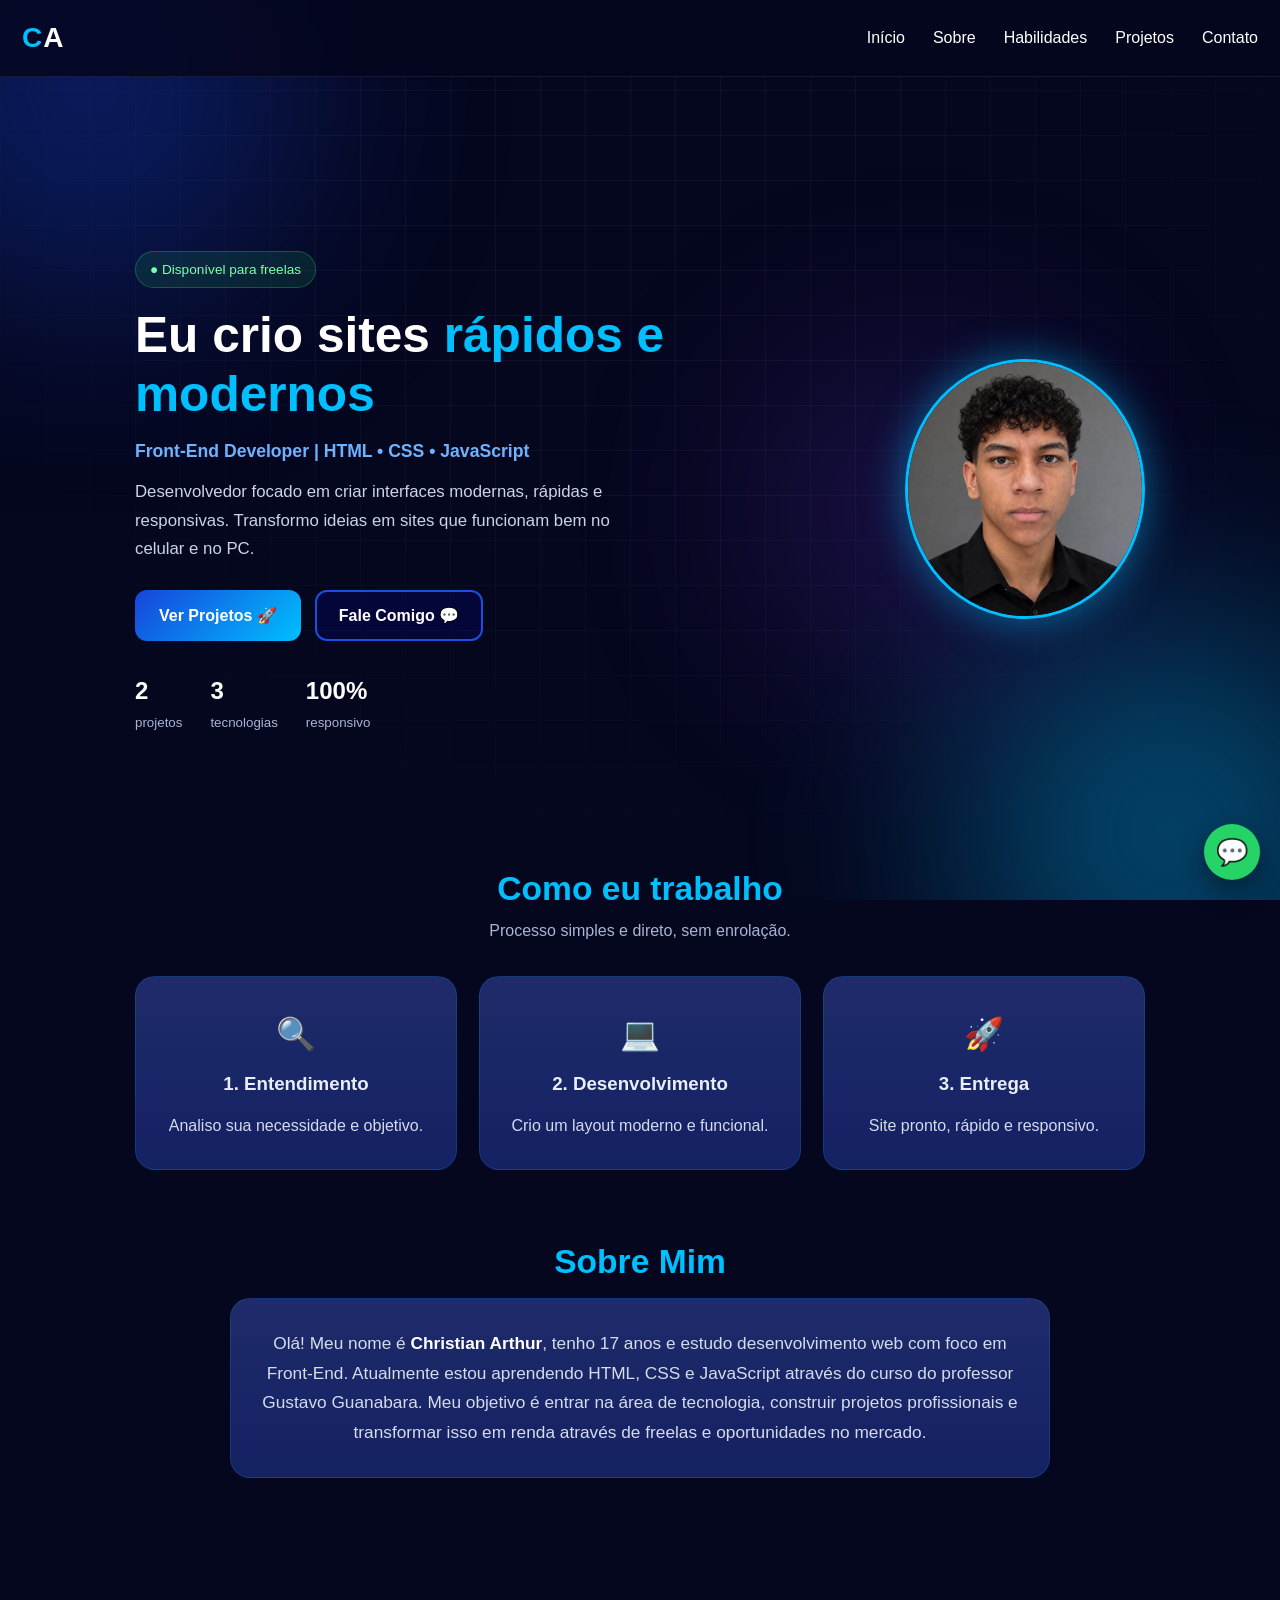
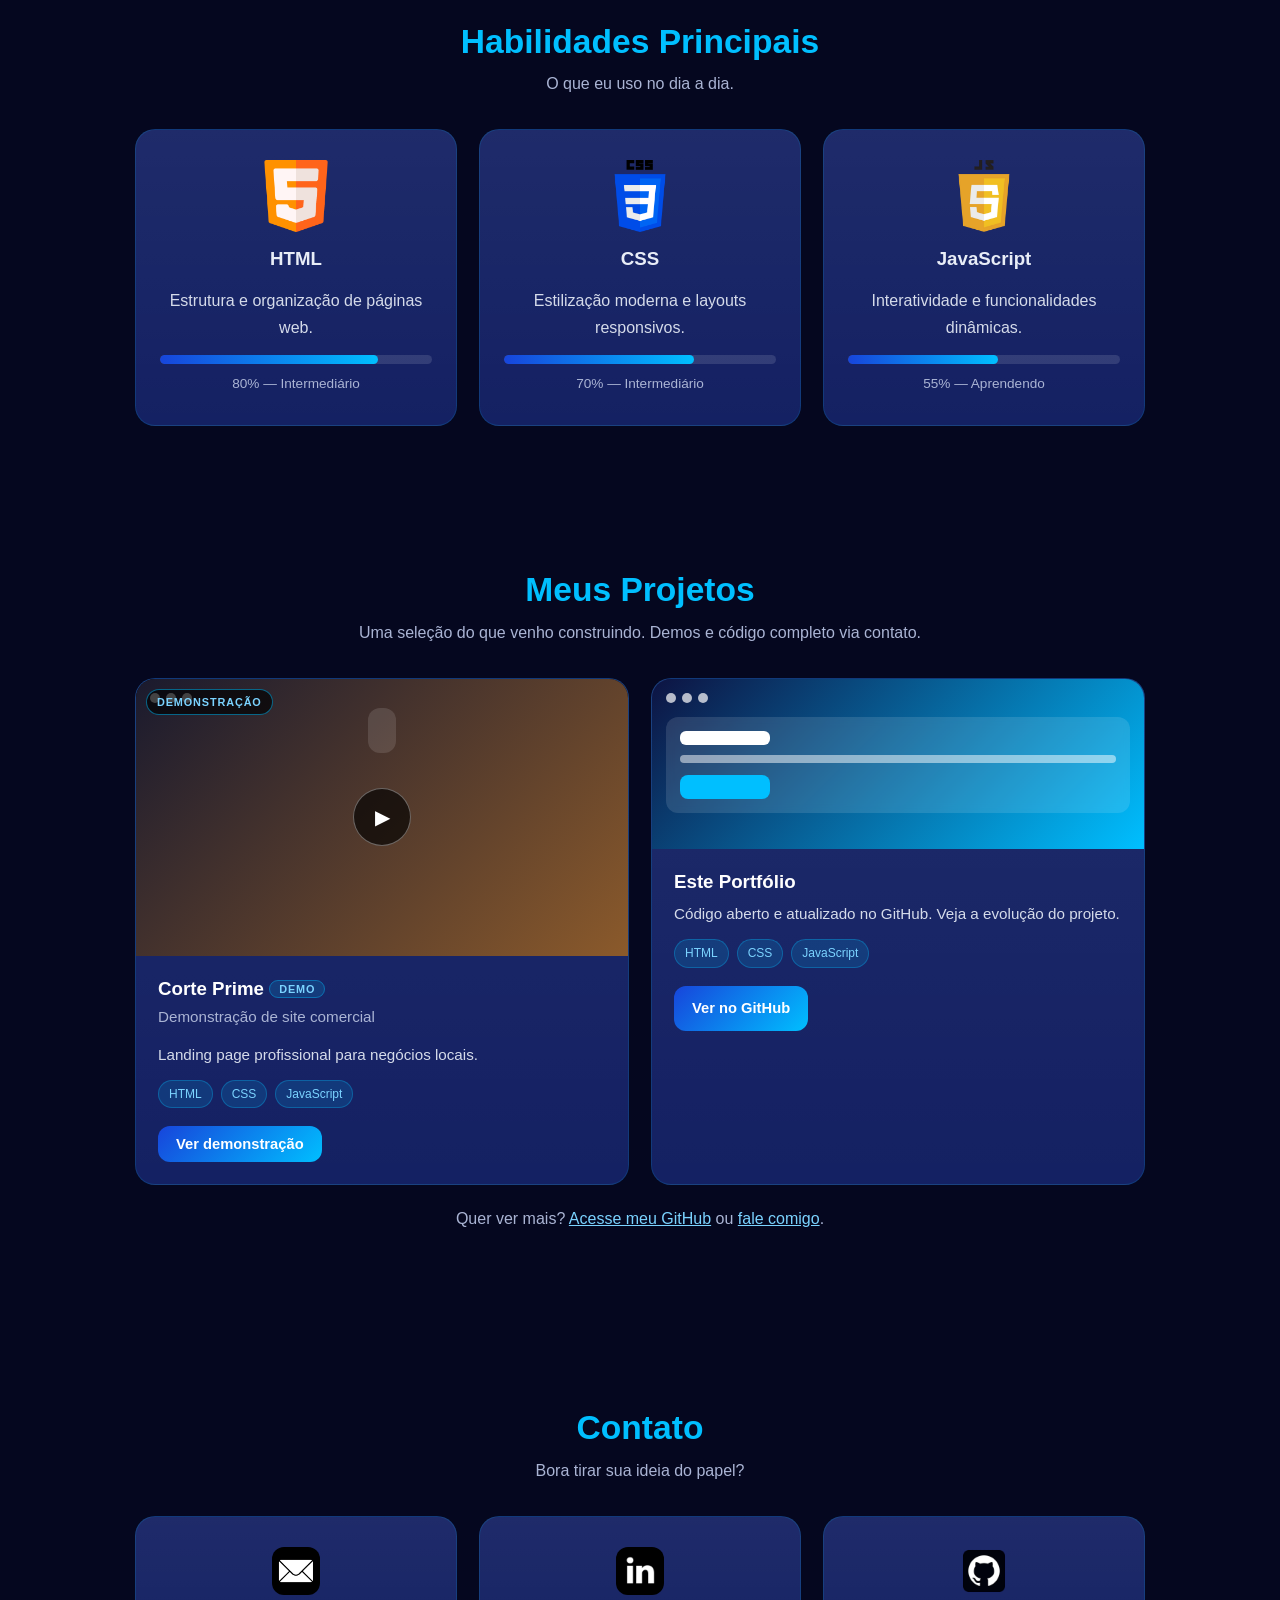
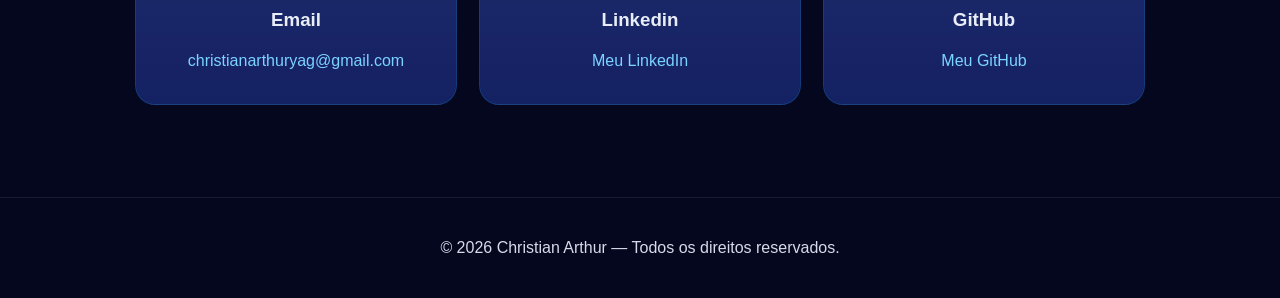
==== index.html @ 0f4d307a "adiciona demo Corte Prime ao portfolio" ====
<!DOCTYPE html>
<html lang="pt-BR" class="no-js">
<head>
  <meta charset="UTF-8">
  <meta name="viewport" content="width=device-width, initial-scale=1.0">
  <meta name="description" content="Portfólio de Christian Arthur — Desenvolvedor Front-End focado em sites rápidos, modernos e responsivos com HTML, CSS e JavaScript.">
  <title>Portfólio | Christian Arthur — Front-End</title>
  <link rel="stylesheet" href="style.css">
</head>
<body>

  <div class="bg-anim" aria-hidden="true">
    <span class="bg-grid"></span>
    <span class="blob blob-1"></span>
    <span class="blob blob-2"></span>
    <span class="blob blob-3"></span>
  </div>

  <header class="topo" id="topo">
    <a href="#inicio" class="logo"><span>C</span>A</a>
    <button class="menu-toggle" id="menu-toggle" aria-label="Abrir menu" aria-expanded="false" aria-controls="menu">☰</button>
    <nav class="menu" id="menu">
      <ul>
        <li><a href="#inicio">Início</a></li>
        <li><a href="#sobre">Sobre</a></li>
        <li><a href="#habilidades">Habilidades</a></li>
        <li><a href="#projetos">Projetos</a></li>
        <li><a href="#contato">Contato</a></li>
      </ul>
    </nav>
  </header>

  <section id="inicio" class="hero">
    <div class="hero-content reveal">
      <span class="badge">● Disponível para freelas</span>
      <h1>Eu crio sites <span>rápidos e modernos</span></h1>
      <h2>Front-End Developer | HTML • CSS • JavaScript</h2>
      <p>
        Desenvolvedor focado em criar interfaces modernas, rápidas e responsivas.
        Transformo ideias em sites que funcionam bem no celular e no PC.
      </p>
      <div class="hero-buttons">
        <a href="#projetos" class="btn">Ver Projetos 🚀</a>
        <a href="https://wa.me/5531991420064" target="_blank" rel="noopener" class="btn-outline">Fale Comigo 💬</a>
      </div>
      <div class="hero-stats">
        <div><strong>2</strong><small>projetos</small></div>
        <div><strong>3</strong><small>tecnologias</small></div>
        <div><strong>100%</strong><small>responsivo</small></div>
      </div>
    </div>

    <div class="hero-image reveal">
      <img src="imagens/perfil.jpg" alt="Foto de perfil de Christian Arthur">
    </div>
  </section>

  <section class="container">
    <h2>Como eu trabalho</h2>
    <p class="section-sub">Processo simples e direto, sem enrolação.</p>
    <div class="grid">
      <div class="card reveal">
        <div class="card-icon">🔍</div>
        <h3>1. Entendimento</h3>
        <p>Analiso sua necessidade e objetivo.</p>
      </div>
      <div class="card reveal">
        <div class="card-icon">💻</div>
        <h3>2. Desenvolvimento</h3>
        <p>Crio um layout moderno e funcional.</p>
      </div>
      <div class="card reveal">
        <div class="card-icon">🚀</div>
        <h3>3. Entrega</h3>
        <p>Site pronto, rápido e responsivo.</p>
      </div>
    </div>
  </section>

  <main class="container">

    <section id="sobre" class="sobre">
      <h2>Sobre Mim</h2>
      <div class="card reveal sobre-card">
        <p>
          Olá! Meu nome é <strong>Christian Arthur</strong>, tenho 17 anos e estudo desenvolvimento
          web com foco em Front-End. Atualmente estou aprendendo HTML, CSS e
          JavaScript através do curso do professor Gustavo Guanabara.
          Meu objetivo é entrar na área de tecnologia, construir projetos
          profissionais e transformar isso em renda através de freelas e
          oportunidades no mercado.
        </p>
      </div>
    </section>

    <section id="habilidades">
      <h2>Habilidades Principais</h2>
      <p class="section-sub">O que eu uso no dia a dia.</p>
      <div class="grid">
        <div class="card reveal">
          <img src="imagens/htmlicon.png" alt="Ícone HTML" class="skill-icon">
          <h3>HTML</h3>
          <p>Estrutura e organização de páginas web.</p>
          <div class="bar"><div class="progress html" data-width="80%"></div></div>
          <small class="level">80% — Intermediário</small>
        </div>

        <div class="card reveal">
          <img src="imagens/css-3_5968242.png" alt="Ícone CSS" class="skill-icon">
          <h3>CSS</h3>
          <p>Estilização moderna e layouts responsivos.</p>
          <div class="bar"><div class="progress css" data-width="70%"></div></div>
          <small class="level">70% — Intermediário</small>
        </div>

        <div class="card reveal">
          <img src="imagens/javascript-2038874-1720087.webp" alt="Ícone JavaScript" class="skill-icon">
          <h3>JavaScript</h3>
          <p>Interatividade e funcionalidades dinâmicas.</p>
          <div class="bar"><div class="progress js" data-width="55%"></div></div>
          <small class="level">55% — Aprendendo</small>
        </div>
      </div>
    </section>

    <section id="projetos">
      <h2>Meus Projetos</h2>
      <p class="section-sub">Uma seleção do que venho construindo. Demos e código completo via contato.</p>
      <div class="grid projetos-grid">
        <!-- Projeto demonstrativo: Corte Prime (preview de vídeo + modal).
             Vídeo esperado em: assets/videos/corte-prime-demo.mp4 -->
        <article class="card projeto reveal" data-demo="corte-prime">
          <button type="button" class="projeto-preview" data-open-modal aria-label="Abrir demonstração em vídeo do projeto Corte Prime">
            <span class="projeto-preview__fallback capa-demo" aria-hidden="true">
              <span class="capa-browser">
                <span class="capa-ponto"></span>
                <span class="capa-ponto"></span>
                <span class="capa-ponto"></span>
              </span>
              <span class="capa-mock">
                <span class="mock-logo"></span>
                <span class="mock-linha"></span>
                <span class="mock-botao"></span>
              </span>
            </span>
            <video class="projeto-preview__video" data-preview muted loop playsinline preload="none" tabindex="-1" aria-hidden="true">
              <source src="assets/videos/corte-prime-demo.mp4" type="video/mp4" />
            </video>
            <span class="preview-play" aria-hidden="true">▶</span>
            <span class="preview-badge">Demonstração</span>
          </button>
          <div class="projeto-body">
            <h3>Corte Prime <span class="demo-tag">Demo</span></h3>
            <p class="projeto-sub">Demonstração de site comercial</p>
            <p>Landing page profissional para negócios locais.</p>
            <div class="projeto-tags">
              <span>HTML</span><span>CSS</span><span>JavaScript</span>
            </div>
            <button type="button" class="btn btn-small" data-open-modal>Ver demonstração</button>
          </div>
        </article>

        <article class="card projeto reveal">
          <div class="projeto-capa capa-portfolio" aria-hidden="true">
            <div class="capa-browser">
              <span class="capa-ponto"></span>
              <span class="capa-ponto"></span>
              <span class="capa-ponto"></span>
            </div>
            <div class="capa-mock">
              <div class="mock-logo"></div>
              <div class="mock-linha"></div>
              <div class="mock-botao"></div>
            </div>
          </div>
          <div class="projeto-body">
            <h3>Este Portfólio</h3>
            <p>Código aberto e atualizado no GitHub. Veja a evolução do projeto.</p>
            <div class="projeto-tags">
              <span>HTML</span><span>CSS</span><span>JavaScript</span>
            </div>
            <a class="btn btn-small" href="https://github.com/christianarthuryag-boop/Portif-lio" target="_blank" rel="noopener">Ver no GitHub</a>
          </div>
        </article>
      </div>
      <p class="section-sub" style="margin-top:20px">Quer ver mais? <a href="https://github.com/christianarthuryag-boop" target="_blank" rel="noopener" style="color:#7bd3ff">Acesse meu GitHub</a> ou <a href="#contato" style="color:#7bd3ff">fale comigo</a>.</p>
    </section>

    <section id="contato" class="contato">
      <h2>Contato</h2>
      <p class="section-sub">Bora tirar sua ideia do papel?</p>
      <div class="grid">
        <div class="card reveal">
          <img src="imagens/Mail.jpg" alt="Ícone de email" class="contact-icon">
          <h3>Email</h3>
          <p>
            <a href="mailto:christianarthuryag@gmail.com">
              christianarthuryag@gmail.com
            </a>
          </p>
        </div>

        <div class="card reveal">
          <img src="imagens/LinkedIn.jpg" alt="Ícone do LinkedIn" class="contact-icon">
          <h3>Linkedin</h3>
          <p>
            <a href="https://www.linkedin.com/in/christian-arthur-6a30262a4/" target="_blank" rel="noopener">
              Meu LinkedIn
            </a>
          </p>
        </div>

        <div class="card reveal">
          <img src="imagens/8630395.webp" alt="Ícone do GitHub" class="contact-icon">
          <h3>GitHub</h3>
          <p>
            <a href="https://github.com/christianarthuryag-boop" target="_blank" rel="noopener">
              Meu GitHub
            </a>
          </p>
        </div>
      </div>
    </section>

  </main>

  <footer>
    <p>© <span id="ano">2026</span> Christian Arthur — Todos os direitos reservados.</p>
  </footer>

  <a href="https://wa.me/5531991420064" target="_blank" rel="noopener" class="whatsapp" aria-label="Falar no WhatsApp">💬</a>

  <!-- Modal da demonstração Corte Prime (vídeo esperado em: assets/videos/corte-prime-demo.mp4) -->
  <div class="modal" id="demo-modal" role="dialog" aria-modal="true" aria-labelledby="demo-modal-title" aria-hidden="true" hidden>
    <div class="modal__box">
      <button type="button" class="modal__close" data-close-modal aria-label="Fechar demonstração">✕</button>
      <video class="modal__video" controls playsinline preload="none" data-modal-video>
        <source src="assets/videos/corte-prime-demo.mp4" type="video/mp4" />
        Seu navegador não suporta a reprodução de vídeos.
      </video>
      <div class="modal__info">
        <p class="modal__badge">Demonstração</p>
        <h3 id="demo-modal-title">Corte Prime</h3>
        <p class="modal__cat">Site comercial / Landing Page</p>
        <div class="projeto-tags" aria-label="Tecnologias utilizadas">
          <span>HTML</span><span>CSS</span><span>JavaScript</span>
        </div>
        <p class="modal__desc">Landing page demonstrativa criada para apresentar uma solução de site profissional para negócios locais. O projeto inclui hero com chamada direta para o WhatsApp, catálogo de serviços com preços, seção sobre com diferenciais, galeria de trabalhos com visualização ampliada, depoimentos de clientes, localização com mapa e horários de funcionamento, além de contato via WhatsApp e Instagram. Layout 100% responsivo, com menu mobile, animações suaves de rolagem e número de WhatsApp centralizado em um único arquivo de configuração para facilitar a personalização por cliente.</p>
        <ul class="modal__features">
          <li>Agendamento via WhatsApp com mensagem pronta por serviço</li>
          <li>Catálogo de serviços com preços e destaque para o mais pedido</li>
          <li>Galeria com lightbox e selo de "aberto agora" conforme o horário</li>
          <li>Mapa, horários de funcionamento e contato em layout mobile-first</li>
        </ul>
        <!-- CONFIGURAR: a URL real da demonstração é definida em DEMO_URL (inte.js).
             Enquanto não configurada, o botão fica desabilitado. -->
        <a class="btn" href="#" data-demo-link>Visitar demonstração</a>
      </div>
    </div>
  </div>

  <script src="inte.js"></script>
</body>
</html>
---- style.css ----
/* ===== RESET + BASE ===== */
* { margin: 0; padding: 0; box-sizing: border-box; }

:root {
  --bg: #05071f;
  --bg2: #0d1342;
  --card: #111e61;
  --card-border: rgba(0, 191, 255, 0.15);
  --azul: #00bfff;
  --azul-esc: #1745db;
  --texto: #e8edf7;
  --texto-apag: #aab4d4;
  --radius: 20px;
}

html { scroll-behavior: smooth; }

body {
  background: var(--bg);
  color: var(--texto);
  font-family: 'Segoe UI', Tahoma, Geneva, Verdana, sans-serif;
  line-height: 1.7;
  overflow-x: hidden;
}

img { max-width: 100%; }
a { color: inherit; }
section { padding: 72px 0; }
h1, h2, h3 { line-height: 1.2; margin-bottom: 16px; }
h2 { font-size: 2.1rem; color: var(--azul); text-align: center; }
p { color: #d5dbea; }

.section-sub {
  text-align: center;
  color: var(--texto-apag);
  margin: -8px 0 32px;
}

/* ===== FUNDO ANIMADO ===== */
.bg-anim { position: fixed; inset: 0; z-index: -1; overflow: hidden; }
.bg-grid {
  position: absolute; inset: 0;
  background-image: linear-gradient(rgba(255,255,255,0.04) 1px, transparent 1px),
    linear-gradient(90deg, rgba(255,255,255,0.04) 1px, transparent 1px);
  background-size: 45px 45px;
  mask-image: radial-gradient(circle at 50% 20%, black 30%, transparent 75%);
}
.blob { position: absolute; width: 420px; height: 420px; border-radius: 50%; filter: blur(110px); opacity: 0.35; animation: blobFloat 12s ease-in-out infinite alternate; }
.blob-1 { background: #1745db; top: -120px; left: -120px; }
.blob-2 { background: #00bfff; bottom: -140px; right: -100px; animation-delay: -4s; }
.blob-3 { background: #7c3aed; top: 40%; left: 60%; width: 300px; height: 300px; opacity: 0.22; animation-delay: -8s; }
@keyframes blobFloat {
  from { transform: translate(0,0) scale(1); }
  to { transform: translate(60px, 40px) scale(1.15); }
}

/* ===== CONTAINER ===== */
.container { max-width: 1050px; margin: 0 auto; padding: 0 20px; }

/* ===== HEADER ===== */
.topo {
  position: sticky; top: 0; z-index: 1000;
  display: flex; justify-content: space-between; align-items: center;
  padding: 14px 22px;
  background: rgba(5,7,31,0.85);
  backdrop-filter: blur(12px);
  border-bottom: 1px solid rgba(255,255,255,0.08);
  transition: box-shadow 0.3s;
}
.topo.scrolled { box-shadow: 0 8px 30px rgba(0,0,0,0.45); }
.logo { font-size: 28px; font-weight: 800; color: #fff; text-decoration: none; letter-spacing: 1px; }
.logo span { color: var(--azul); }

.menu ul { display: flex; gap: 28px; list-style: none; }
.menu a { text-decoration: none; color: #fff; font-weight: 500; position: relative; transition: 0.3s; }
.menu a:hover { color: var(--azul); }
.menu a::after {
  content: ""; position: absolute; width: 0%; height: 2px;
  background: var(--azul); left: 0; bottom: -5px; transition: 0.3s;
}
.menu a:hover::after { width: 100%; }

.menu-toggle {
  display: none; background: none; border: 1px solid rgba(255,255,255,0.2);
  color: #fff; font-size: 22px; cursor: pointer; border-radius: 10px;
  width: 44px; height: 44px; z-index: 1001;
}

/* ===== HERO ===== */
.hero {
  min-height: 88vh;
  display: flex; align-items: center; justify-content: space-between;
  gap: 48px; max-width: 1050px; margin: 0 auto; padding: 80px 20px 40px;
}
.badge {
  display: inline-block; font-size: 0.85rem; color: #7dffb0;
  background: rgba(37, 211, 102, 0.12); border: 1px solid rgba(37,211,102,0.3);
  padding: 6px 14px; border-radius: 999px; margin-bottom: 18px;
}
.hero h1 { font-size: clamp(2rem, 5vw, 3.1rem); color: #fff; }
.hero h1 span { color: var(--azul); }
.hero h2 { font-size: 1.1rem; color: #6fb3ff; text-align: left; margin: 12px 0; font-weight: 600; }
.hero p { max-width: 520px; margin: 16px 0 26px; color: #c9d3ea; font-size: 1.05rem; }

.hero-buttons { display: flex; gap: 14px; flex-wrap: wrap; }
.btn {
  background: linear-gradient(135deg, #1745db, #00bfff);
  color: white; padding: 12px 24px; border-radius: 12px;
  text-decoration: none; font-weight: 600; display: inline-block;
  transition: transform 0.2s, box-shadow 0.2s; border: none;
}
.btn-small { padding: 10px 18px; font-size: 0.92rem; margin-top: 12px; }
.btn-outline {
  border: 2px solid #1b4fdd; background: rgba(0, 0, 255, 0.12);
  color: white; padding: 10px 22px; border-radius: 12px;
  text-decoration: none; font-weight: 600; transition: 0.2s;
}
.btn:hover, .btn-outline:hover { transform: translateY(-3px) scale(1.02); box-shadow: 0 10px 25px rgba(0,191,255,0.35); }

.hero-stats { display: flex; gap: 28px; margin-top: 30px; }
.hero-stats div { display: flex; flex-direction: column; }
.hero-stats strong { font-size: 1.5rem; color: #fff; }
.hero-stats small { color: var(--texto-apag); }

.hero-image img {
  width: 260px; height: 260px; object-fit: cover;
  border-radius: 50%; border: 3px solid var(--azul);
  box-shadow: 0 0 40px rgba(0,191,255,0.5);
  animation: float 4s ease-in-out infinite;
}
@keyframes float {
  0%,100% { transform: translateY(0); }
  50% { transform: translateY(-14px); }
}

/* ===== CARDS ===== */
.grid { display: grid; grid-template-columns: repeat(auto-fit, minmax(260px, 1fr)); gap: 22px; }
.card {
  background: linear-gradient(180deg, rgba(255,255,255,0.06), rgba(255,255,255,0.01)), var(--card);
  border: 1px solid var(--card-border);
  border-radius: var(--radius);
  padding: 30px 24px; text-align: center;
  transition: transform 0.3s, box-shadow 0.3s, border-color 0.3s;
}
.card:hover { transform: translateY(-6px); box-shadow: 0 18px 40px rgba(0,0,0,0.4); border-color: rgba(0,191,255,0.4); }
.card-icon { font-size: 2rem; margin-bottom: 12px; }

.sobre-card { max-width: 820px; margin: 0 auto; }
.sobre-card p { text-align: center; font-size: 1.08rem; }
.sobre-card strong { color: #fff; }

.skill-icon { width: 72px !important; height: 72px !important; object-fit: contain; display: block; margin: 0 auto 16px !important; }
.bar { width: 100%; height: 9px; background: rgba(255,255,255,0.12); border-radius: 10px; margin-top: 14px; overflow: hidden; }
.progress { height: 100%; width: 0; border-radius: 10px; background: linear-gradient(90deg, #1745db, #00bfff); transition: width 1.2s ease; }
.level { display: block; margin-top: 8px; color: var(--texto-apag); font-size: 0.85rem; }

/* ===== PROJETOS MOCK ===== */
.projeto { padding: 0; overflow: hidden; text-align: left; }
.projeto-capa { height: 170px; padding: 14px; position: relative; }
.capa-barbearia { background: linear-gradient(135deg, #1a1a2e, #8b5a2b); }
.capa-netflix { background: linear-gradient(135deg, #0a0a0a, #b00610); }
.capa-barber { background: linear-gradient(135deg, #0f2440, #1b4fdd); }
.capa-portfolio { background: linear-gradient(135deg, #0d1342, #00bfff); }
.capa-browser { display: flex; gap: 6px; margin-bottom: 14px; }
.capa-ponto { width: 10px; height: 10px; border-radius: 50%; background: rgba(255,255,255,0.7); display: block; }
.capa-mock { background: rgba(255,255,255,0.12); border-radius: 12px; padding: 14px; backdrop-filter: blur(4px); }
.mock-logo { width: 90px; height: 14px; border-radius: 6px; background: #fff; margin-bottom: 10px; }
.mock-logo.netflix { width: 60px; background: #e50914; }
.mock-linha { height: 8px; border-radius: 4px; background: rgba(255,255,255,0.5); margin-bottom: 12px; }
.mock-botao { width: 90px; height: 24px; border-radius: 8px; background: #00bfff; }
.mock-posters { display: flex; gap: 8px; }
.mock-poster { flex: 1; height: 52px; border-radius: 6px; background: rgba(255,255,255,0.35); }
.mock-banner { height: 34px; border-radius: 8px; background: rgba(255,255,255,0.5); margin-bottom: 10px; }
.mock-cards2 { display: flex; gap: 8px; }
.mock-card { flex: 1; height: 44px; border-radius: 8px; background: rgba(255,255,255,0.3); }

.projeto-body { padding: 22px; }
.projeto-body h3 { margin-bottom: 8px; color: #fff; }
.projeto-body p { font-size: 0.95rem; margin-bottom: 12px; }
.projeto-sub { color: var(--texto-apag); font-size: 0.85rem; margin: -4px 0 8px; }
.demo-tag {
  font-size: 0.68rem; font-weight: 700; letter-spacing: 0.08em; text-transform: uppercase;
  background: rgba(0,191,255,0.15); border: 1px solid rgba(0,191,255,0.4); color: #7bd3ff;
  padding: 2px 9px; border-radius: 999px; vertical-align: middle; white-space: nowrap;
}
.projeto-tags { display: flex; gap: 8px; flex-wrap: wrap; margin-bottom: 6px; }
.projeto-tags span { font-size: 0.75rem; background: rgba(0,191,255,0.15); border: 1px solid rgba(0,191,255,0.3); color: #7bd3ff; padding: 3px 10px; border-radius: 999px; }

/* ===== PROJETO DEMO — PREVIEW DE VÍDEO (Corte Prime) ===== */
.capa-demo { background: linear-gradient(135deg, #1a1a2e, #8b5a2b); }
.projeto-preview {
  position: relative; display: block; width: 100%; aspect-ratio: 16 / 9;
  border: 0; padding: 0; cursor: pointer; overflow: hidden; background: #0a0a0a;
  font: inherit; color: inherit;
}
.projeto-preview__fallback { position: absolute; inset: 0; padding: 14px; }
.projeto-preview__video {
  position: absolute; inset: 0; width: 100%; height: 100%; object-fit: cover;
  opacity: 0; transition: opacity 0.3s ease; pointer-events: none;
}
.projeto-preview.is-playing .projeto-preview__video { opacity: 1; }
.preview-play {
  position: absolute; top: 50%; left: 50%; transform: translate(-50%, -50%);
  width: 58px; height: 58px; border-radius: 50%;
  display: flex; align-items: center; justify-content: center;
  background: rgba(0,0,0,0.65); border: 1px solid rgba(255,255,255,0.35);
  color: #fff; font-size: 20px; transition: opacity 0.25s ease, transform 0.25s ease;
}
.projeto-preview:hover .preview-play { transform: translate(-50%, -50%) scale(1.08); }
.projeto-preview.is-playing .preview-play { opacity: 0; }
.preview-badge {
  position: absolute; top: 10px; left: 10px;
  font-size: 0.68rem; font-weight: 700; letter-spacing: 0.08em; text-transform: uppercase;
  background: rgba(0,0,0,0.65); border: 1px solid rgba(0,191,255,0.5); color: #7bd3ff;
  padding: 3px 10px; border-radius: 999px;
}
.projeto-preview:focus-visible, .modal__close:focus-visible, [data-demo-link]:focus-visible {
  outline: 2px solid var(--azul); outline-offset: 3px;
}

/* ===== MODAL DA DEMONSTRAÇÃO ===== */
.modal {
  position: fixed; inset: 0; z-index: 2000;
  display: flex; align-items: center; justify-content: center; padding: 20px;
  background: rgba(2, 4, 15, 0.85); backdrop-filter: blur(6px);
}
.modal[hidden] { display: none; }
.modal__box {
  position: relative; width: 100%; max-width: 880px; max-height: 90vh; overflow-y: auto;
  background: linear-gradient(180deg, rgba(255,255,255,0.06), rgba(255,255,255,0.01)), var(--card);
  border: 1px solid var(--card-border); border-radius: var(--radius);
  box-shadow: 0 24px 70px rgba(0,0,0,0.6);
}
.modal__close {
  position: absolute; top: 12px; right: 12px; z-index: 2;
  width: 42px; height: 42px; border-radius: 50%; cursor: pointer;
  background: rgba(0,0,0,0.65); border: 1px solid rgba(255,255,255,0.3);
  color: #fff; font-size: 17px; transition: transform 0.2s;
}
.modal__close:hover { transform: scale(1.08); }
.modal__video { width: 100%; aspect-ratio: 16 / 9; display: block; background: #000; }
.modal__info { padding: 26px 26px 30px; text-align: left; }
.modal__badge {
  display: inline-block; font-size: 0.7rem; font-weight: 700; letter-spacing: 0.1em; text-transform: uppercase;
  background: rgba(0,191,255,0.15); border: 1px solid rgba(0,191,255,0.4); color: #7bd3ff;
  padding: 3px 12px; border-radius: 999px; margin-bottom: 10px;
}
.modal__info h3 { color: #fff; margin-bottom: 4px; }
.modal__cat { color: var(--texto-apag); font-size: 0.9rem; margin-bottom: 12px; }
.modal__info .projeto-tags { margin-bottom: 14px; }
.modal__desc { font-size: 0.96rem; margin-bottom: 16px; }
.modal__features { list-style: none; padding: 0; margin: 0 0 22px; display: grid; gap: 8px; }
.modal__features li { font-size: 0.9rem; color: #c9d3ea; padding-left: 26px; position: relative; }
.modal__features li::before { content: "✓"; position: absolute; left: 0; color: var(--azul); font-weight: 700; }
[data-demo-link].is-disabled { opacity: 0.55; cursor: not-allowed; }
body.modal-open { overflow: hidden; }

@media (max-width: 600px) {
  .modal { padding: 12px; }
  .modal__info { padding: 20px 18px 24px; }
}

/* ===== CONTATO ===== */
.contato a { color: #7bd3ff; text-decoration: none; word-break: break-all; }
.contato a:hover { text-decoration: underline; }
.contact-icon { width: 48px !important; height: 48px !important; object-fit: cover; border-radius: 12px; display: block; margin: 0 auto 14px !important; }

/* ===== REVEAL (animação scroll) ===== */
.reveal { opacity: 0; transform: translateY(24px); transition: opacity 0.7s ease, transform 0.7s ease; }
.reveal.show { opacity: 1; transform: translateY(0); }
.no-js .reveal { opacity: 1; transform: none; }

/* ===== FOOTER + WHATS ===== */
footer { text-align: center; padding: 36px 20px; color: var(--texto-apag); border-top: 1px solid rgba(255,255,255,0.08); margin-top: 20px; }
.whatsapp {
  position: fixed; bottom: 20px; right: 20px; z-index: 900;
  background: #25d366; width: 56px; height: 56px;
  display: flex; align-items: center; justify-content: center;
  font-size: 26px; border-radius: 50%; text-decoration: none;
  box-shadow: 0 10px 25px rgba(0,0,0,0.4); transition: transform 0.2s;
}
.whatsapp:hover { transform: scale(1.1); }

/* ===== MOBILE ===== */
@media (max-width: 860px) {
  .hero { flex-direction: column; text-align: center; padding-top: 50px; min-height: auto; }
  .hero h2 { text-align: center; }
  .hero p { margin-left: auto; margin-right: auto; }
  .hero-buttons, .hero-stats { justify-content: center; }
  .hero-image { order: -1; }
  .hero-image img { width: 180px; height: 180px; }
}

@media (max-width: 768px) {
  .menu-toggle { display: flex; align-items: center; justify-content: center; }
  .menu {
    position: fixed; top: 0; left: -100%; width: 100%; height: 100vh;
    background: rgba(3,5,20,0.97); backdrop-filter: blur(10px);
    display: flex; justify-content: center; align-items: center;
    transition: left 0.35s ease; z-index: 1000;
  }
  .menu.active { left: 0; }
  .menu ul { flex-direction: column; gap: 28px; text-align: center; }
  .menu a { font-size: 1.5rem; }
  body.menu-open { overflow: hidden; }
}
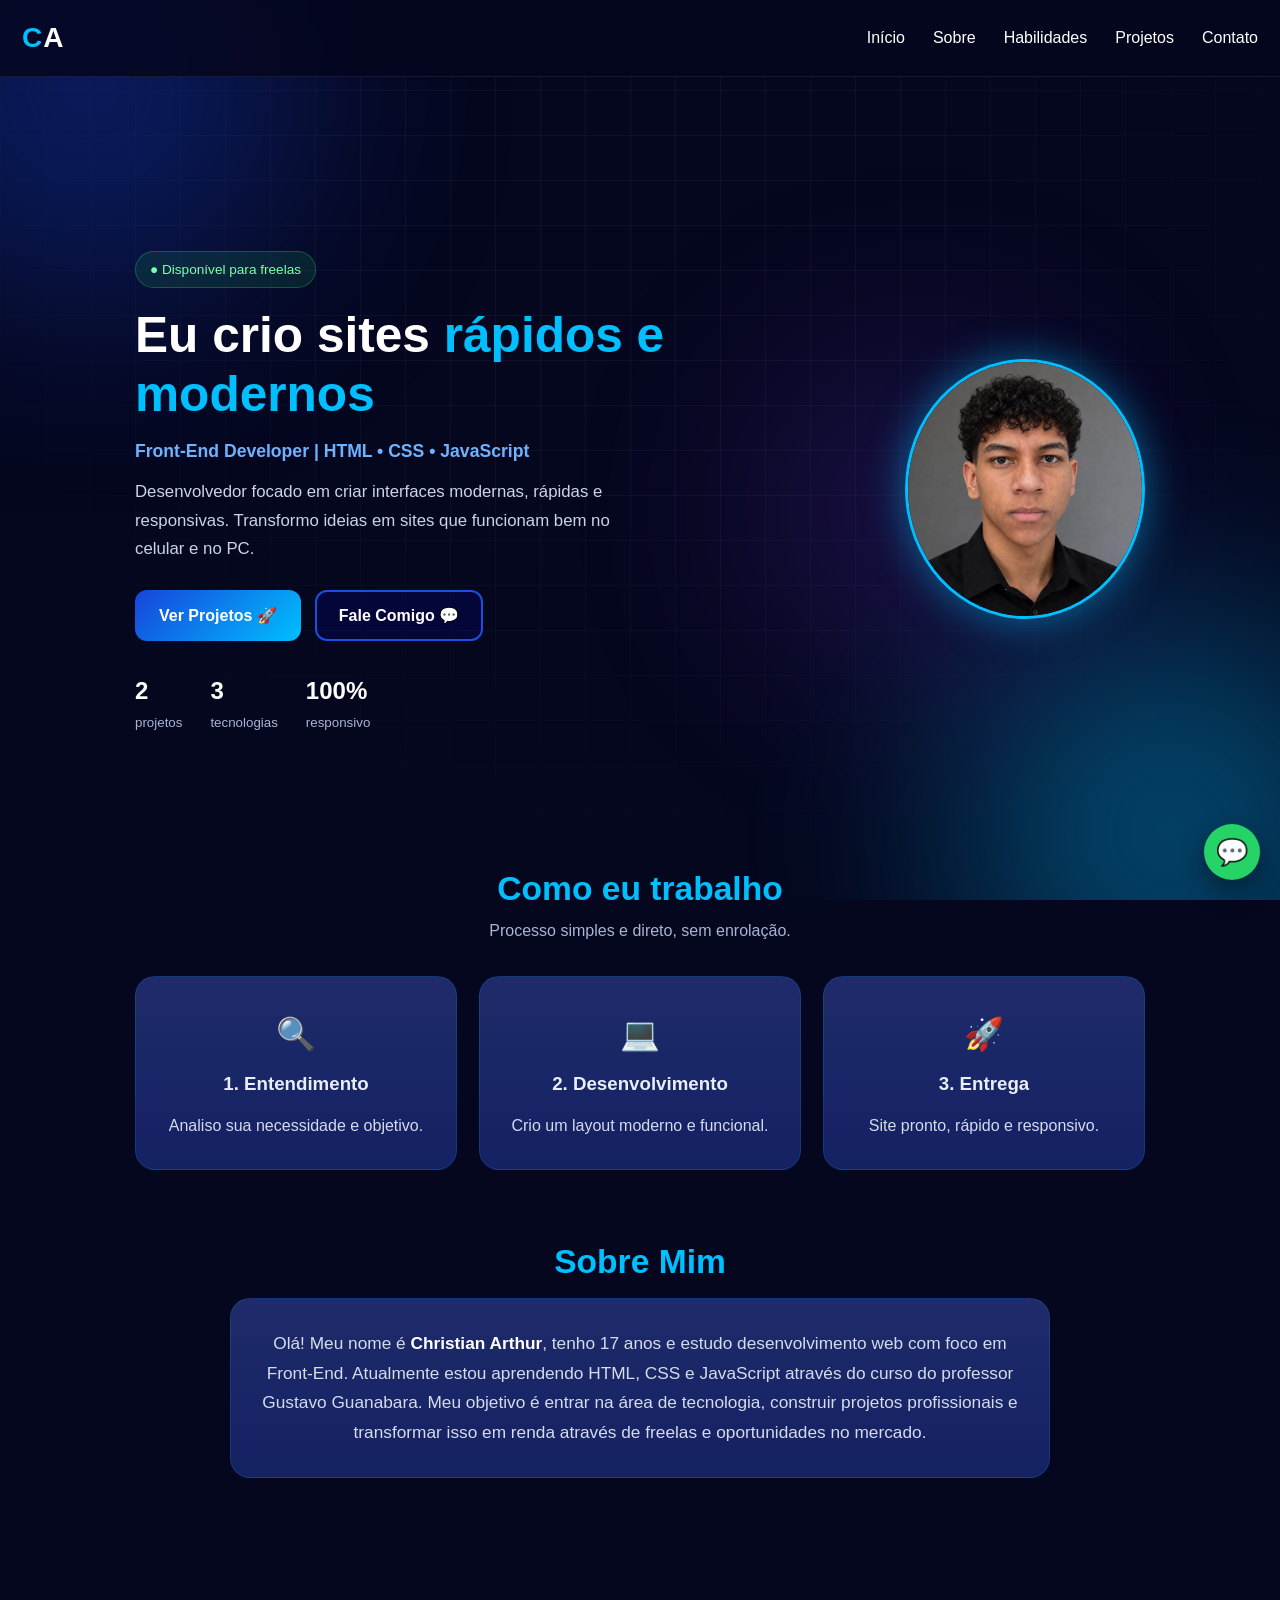
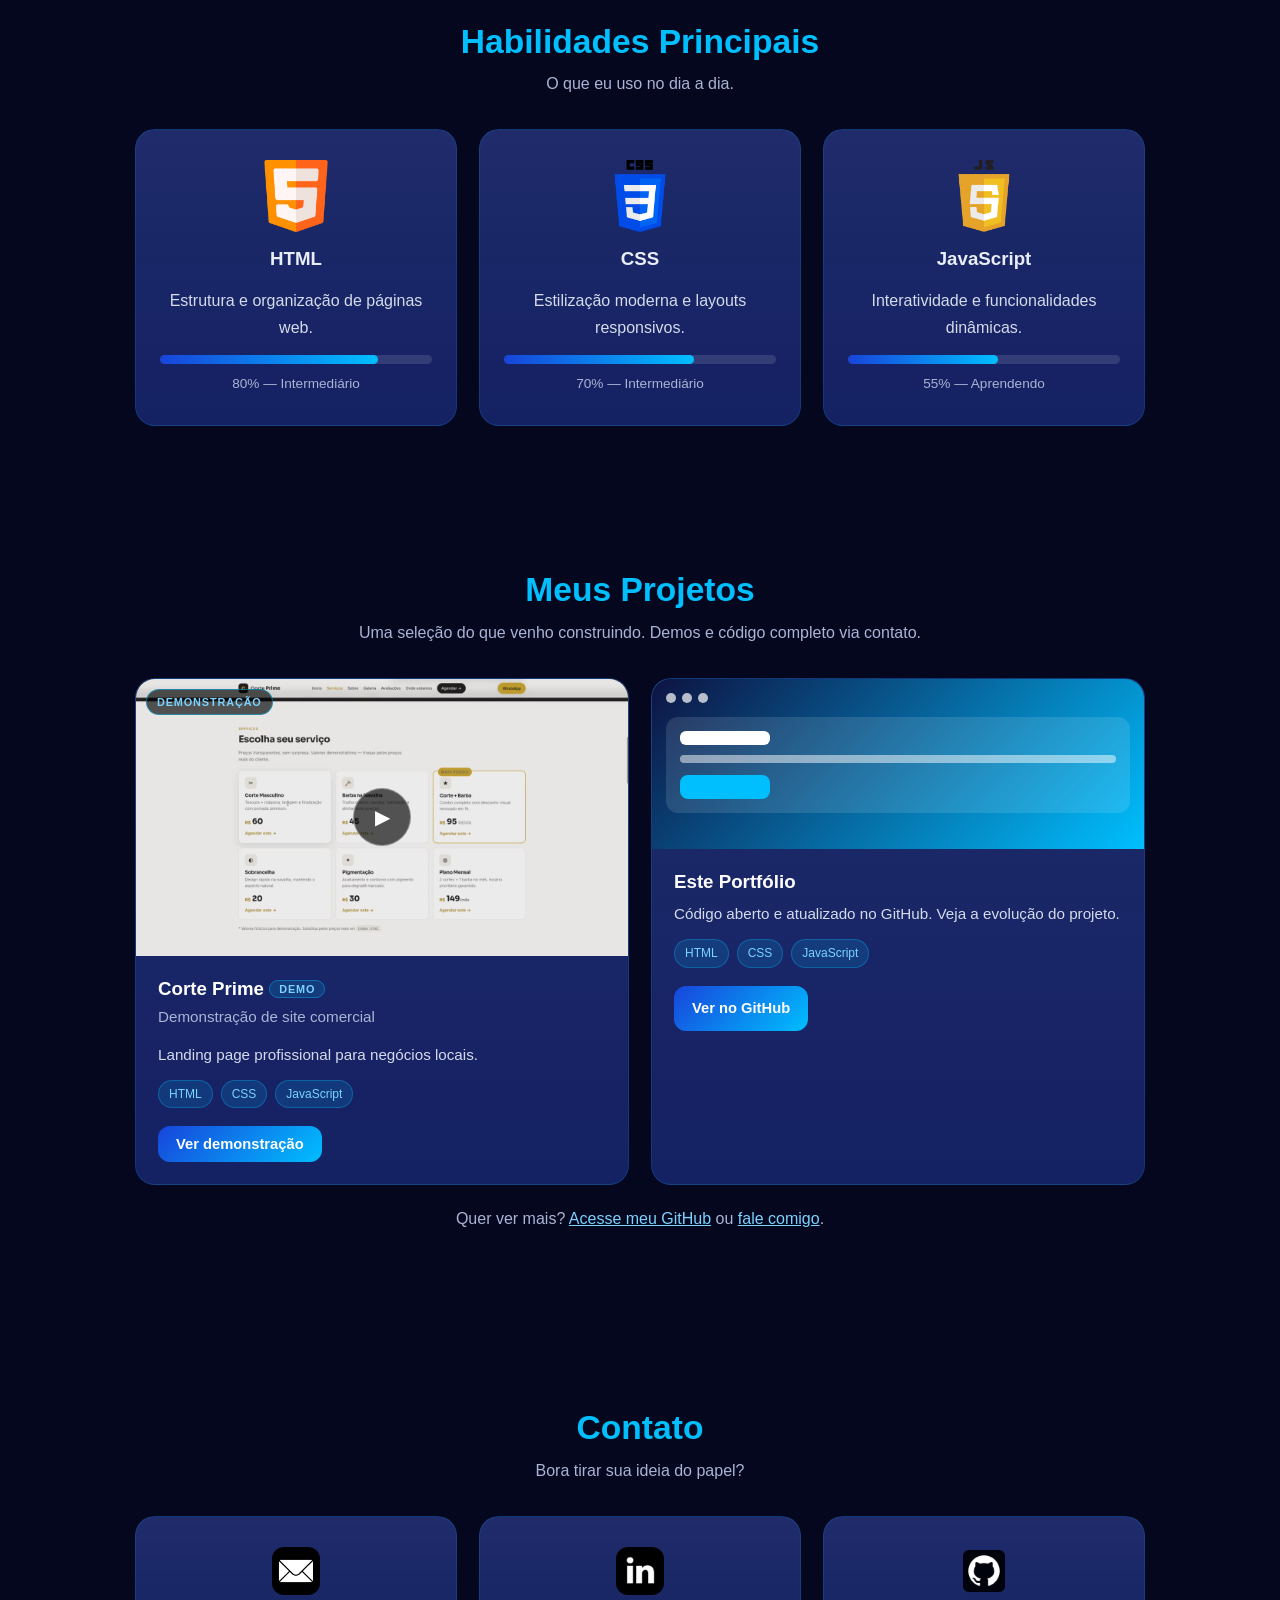
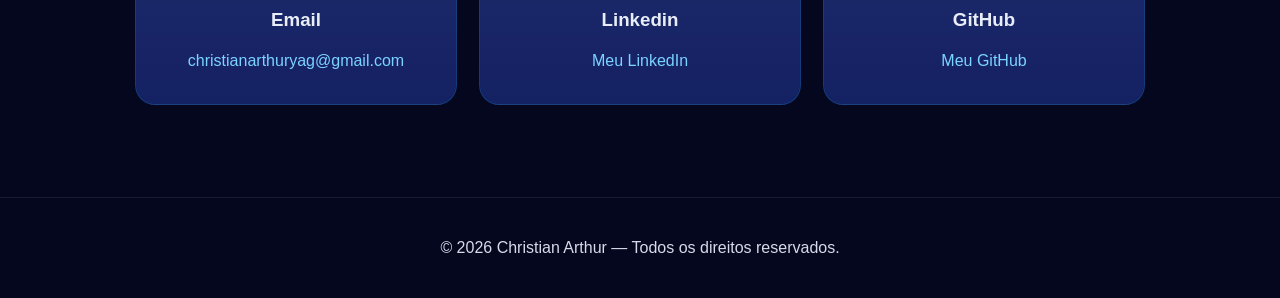
==== commit 6c56cdd7: "adiciona demo Corte Prime ao portfolio" ====
--- a/index.html
+++ b/index.html
@@ -143,7 +143,7 @@
                 <span class="mock-botao"></span>
               </span>
             </span>
-            <video class="projeto-preview__video" data-preview muted loop playsinline preload="none" tabindex="-1" aria-hidden="true">
+            <video class="projeto-preview__video" data-preview muted loop playsinline preload="none" tabindex="-1" aria-hidden="true" poster="imagens/corte-prime-capa.jpg">
               <source src="assets/videos/corte-prime-demo.mp4" type="video/mp4" />
             </video>
             <span class="preview-play" aria-hidden="true">▶</span>
@@ -234,7 +234,7 @@
   <div class="modal" id="demo-modal" role="dialog" aria-modal="true" aria-labelledby="demo-modal-title" aria-hidden="true" hidden>
     <div class="modal__box">
       <button type="button" class="modal__close" data-close-modal aria-label="Fechar demonstração">✕</button>
-      <video class="modal__video" controls playsinline preload="none" data-modal-video>
+      <video class="modal__video" controls playsinline preload="none" data-modal-video poster="imagens/corte-prime-capa.jpg">
         <source src="assets/videos/corte-prime-demo.mp4" type="video/mp4" />
         Seu navegador não suporta a reprodução de vídeos.
       </video>
--- a/style.css
+++ b/style.css
@@ -196,9 +196,8 @@
 .projeto-preview__fallback { position: absolute; inset: 0; padding: 14px; }
 .projeto-preview__video {
   position: absolute; inset: 0; width: 100%; height: 100%; object-fit: cover;
-  opacity: 0; transition: opacity 0.3s ease; pointer-events: none;
-}
-.projeto-preview.is-playing .projeto-preview__video { opacity: 1; }
+  pointer-events: none;
+}
 .preview-play {
   position: absolute; top: 50%; left: 50%; transform: translate(-50%, -50%);
   width: 58px; height: 58px; border-radius: 50%;
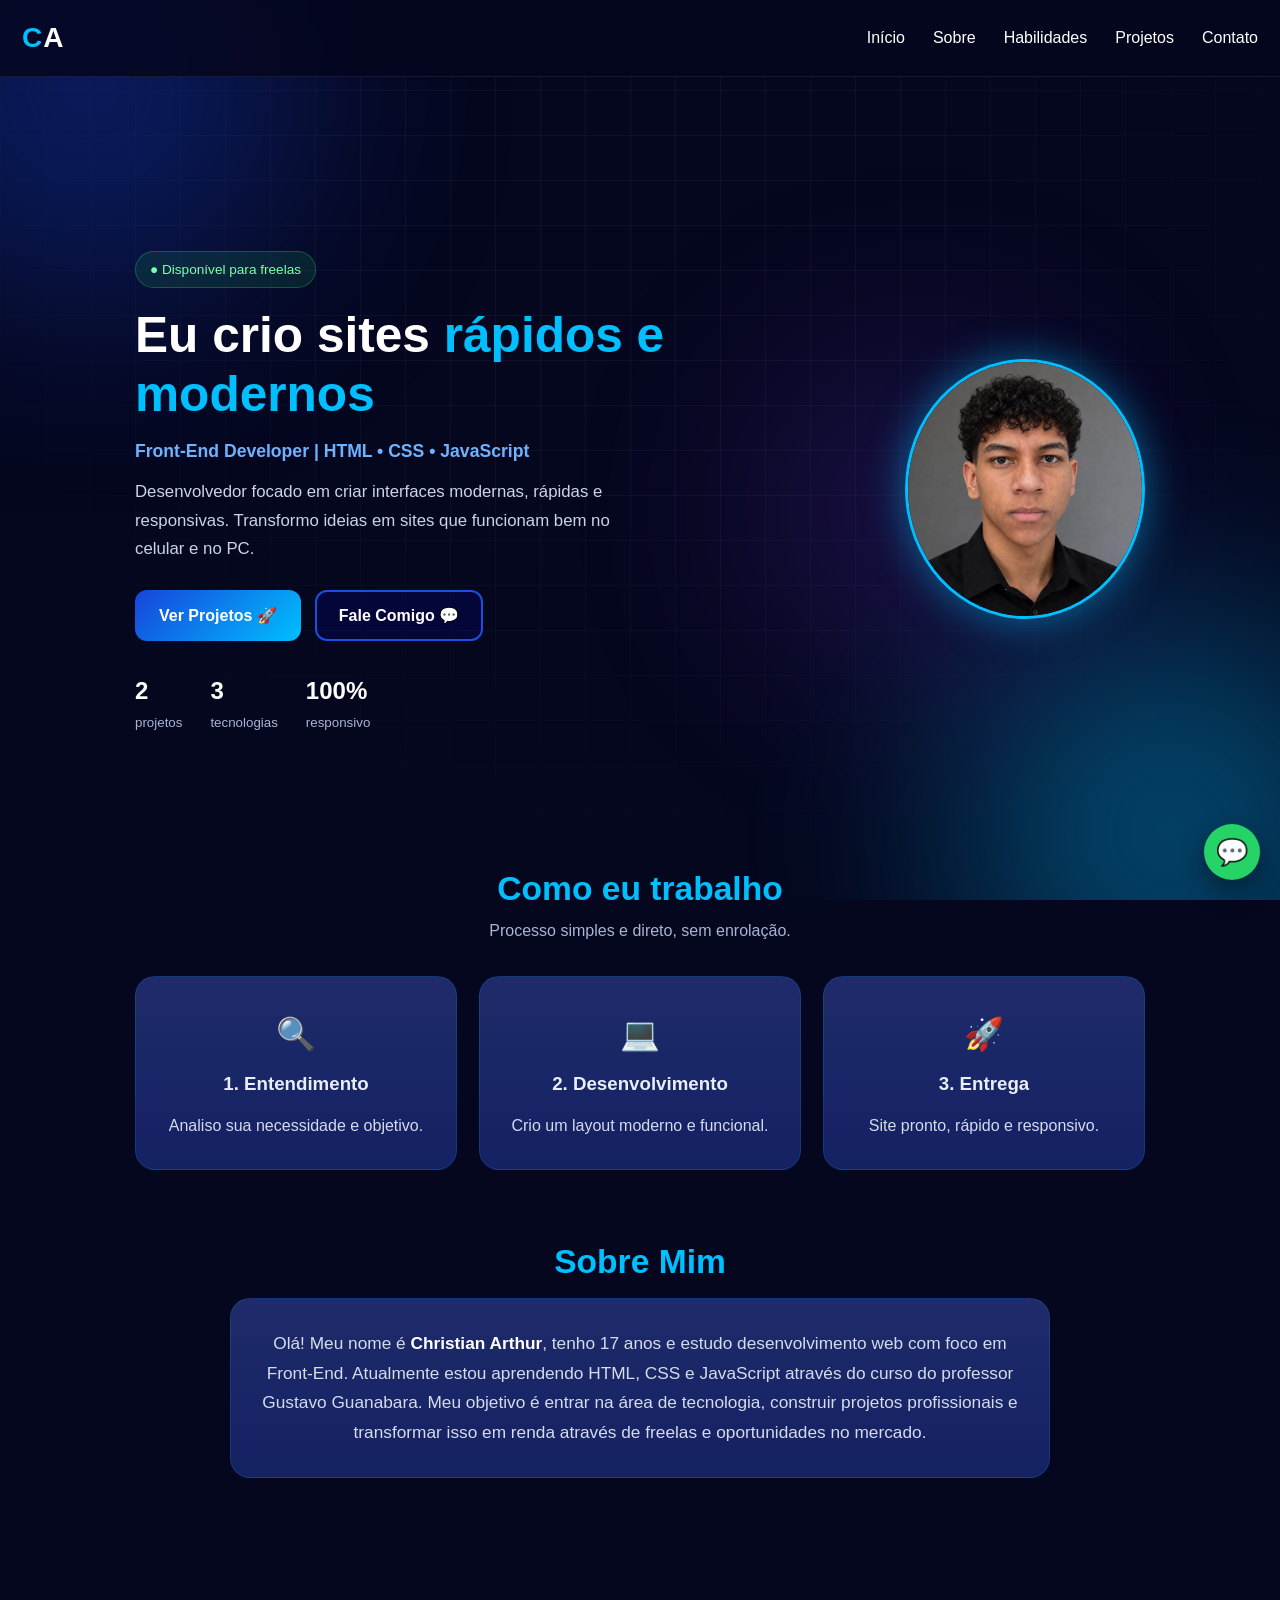
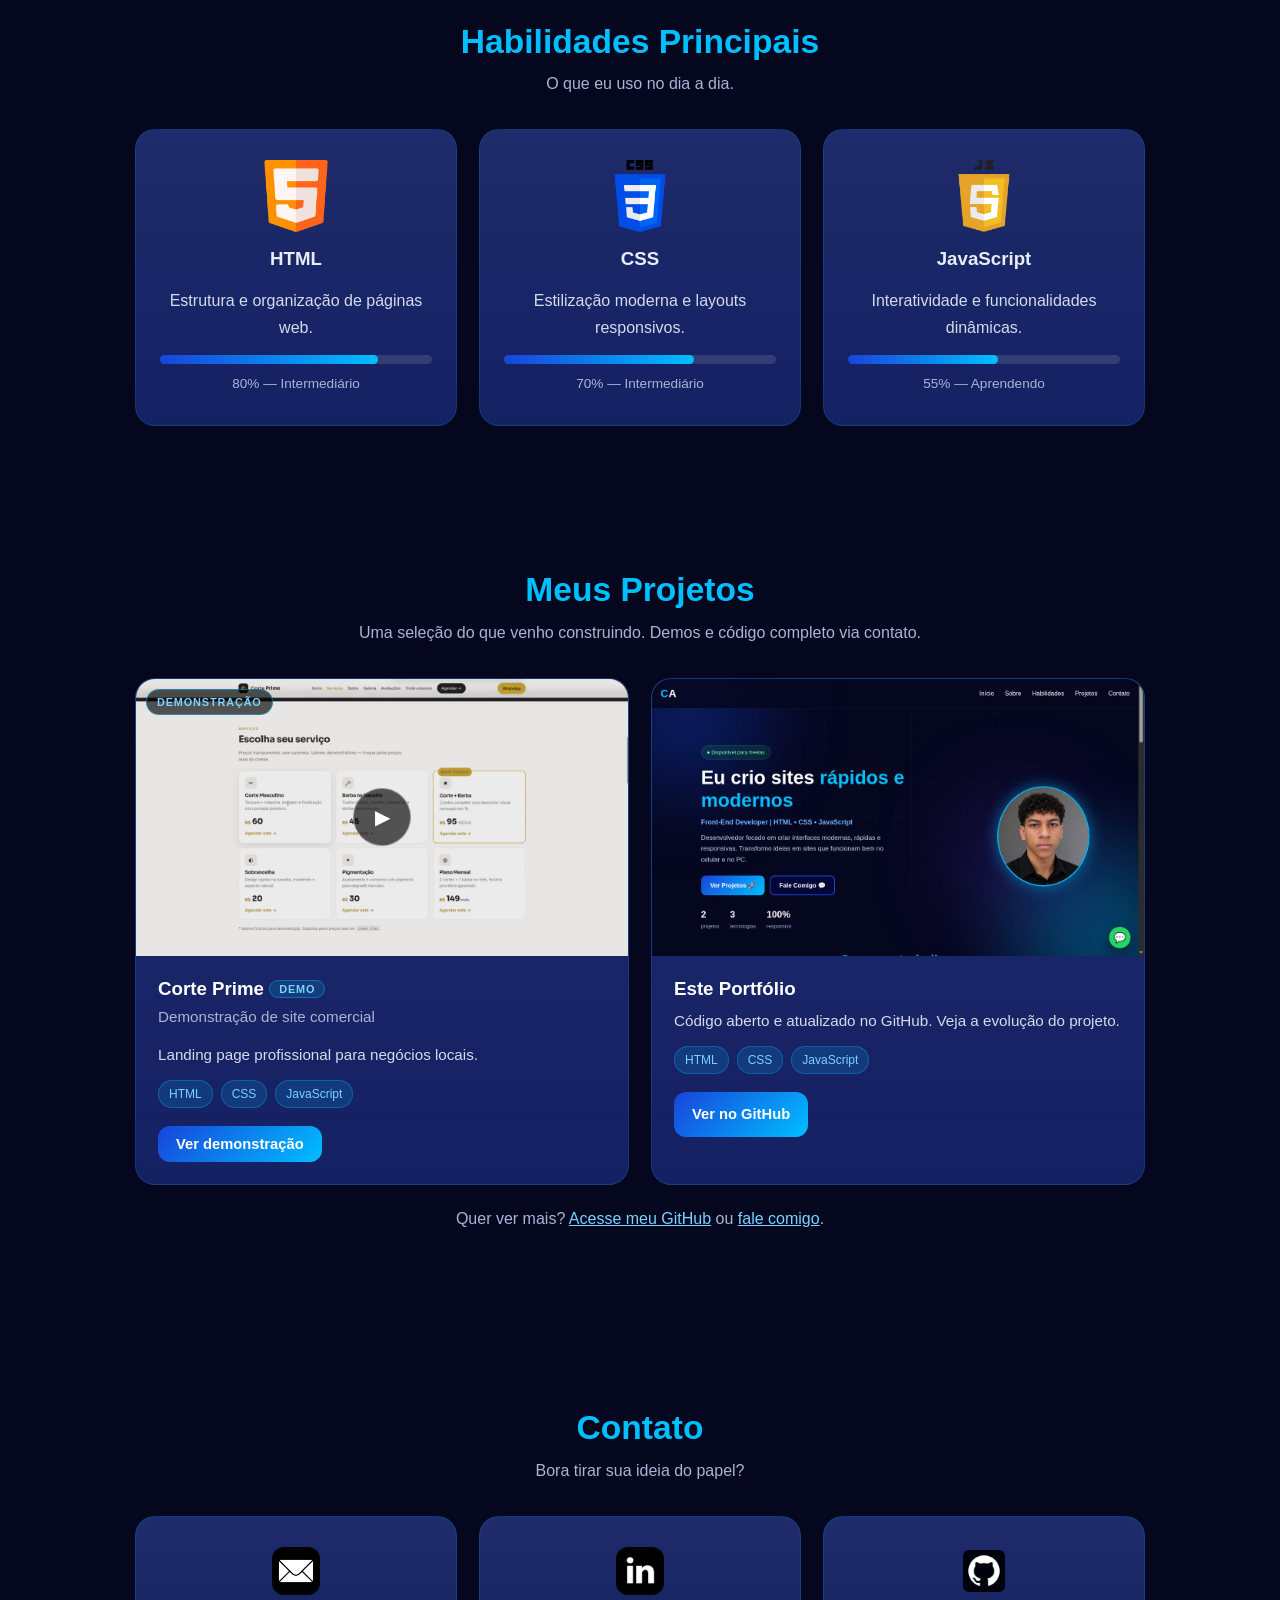
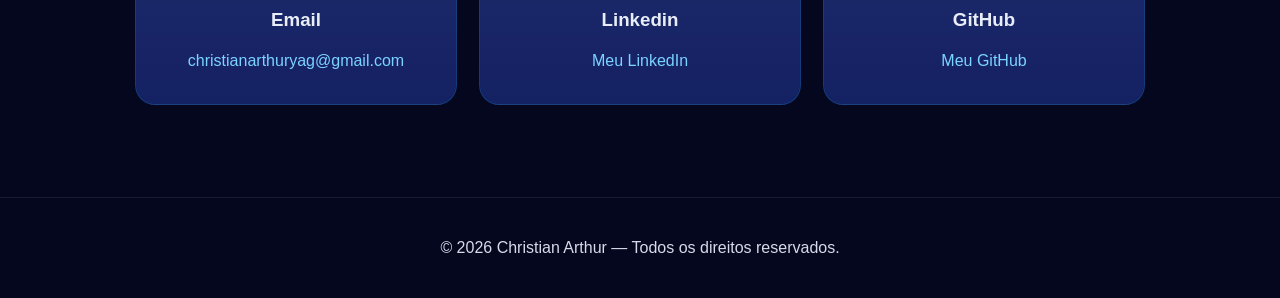
==== commit 16a0b220: "capa real no card Este Portfólio" ====
--- a/index.html
+++ b/index.html
@@ -161,17 +161,8 @@
         </article>
 
         <article class="card projeto reveal">
-          <div class="projeto-capa capa-portfolio" aria-hidden="true">
-            <div class="capa-browser">
-              <span class="capa-ponto"></span>
-              <span class="capa-ponto"></span>
-              <span class="capa-ponto"></span>
-            </div>
-            <div class="capa-mock">
-              <div class="mock-logo"></div>
-              <div class="mock-linha"></div>
-              <div class="mock-botao"></div>
-            </div>
+          <div class="projeto-capa projeto-capa--foto">
+            <img src="imagens/portfolio-capa.jpg" alt="Página inicial do portfólio de Christian Arthur" loading="lazy" />
           </div>
           <div class="projeto-body">
             <h3>Este Portfólio</h3>
--- a/style.css
+++ b/style.css
@@ -157,6 +157,8 @@
 /* ===== PROJETOS MOCK ===== */
 .projeto { padding: 0; overflow: hidden; text-align: left; }
 .projeto-capa { height: 170px; padding: 14px; position: relative; }
+.projeto-capa--foto { height: auto; aspect-ratio: 16 / 9; padding: 0; overflow: hidden; }
+.projeto-capa--foto img { width: 100%; height: 100%; object-fit: cover; display: block; }
 .capa-barbearia { background: linear-gradient(135deg, #1a1a2e, #8b5a2b); }
 .capa-netflix { background: linear-gradient(135deg, #0a0a0a, #b00610); }
 .capa-barber { background: linear-gradient(135deg, #0f2440, #1b4fdd); }
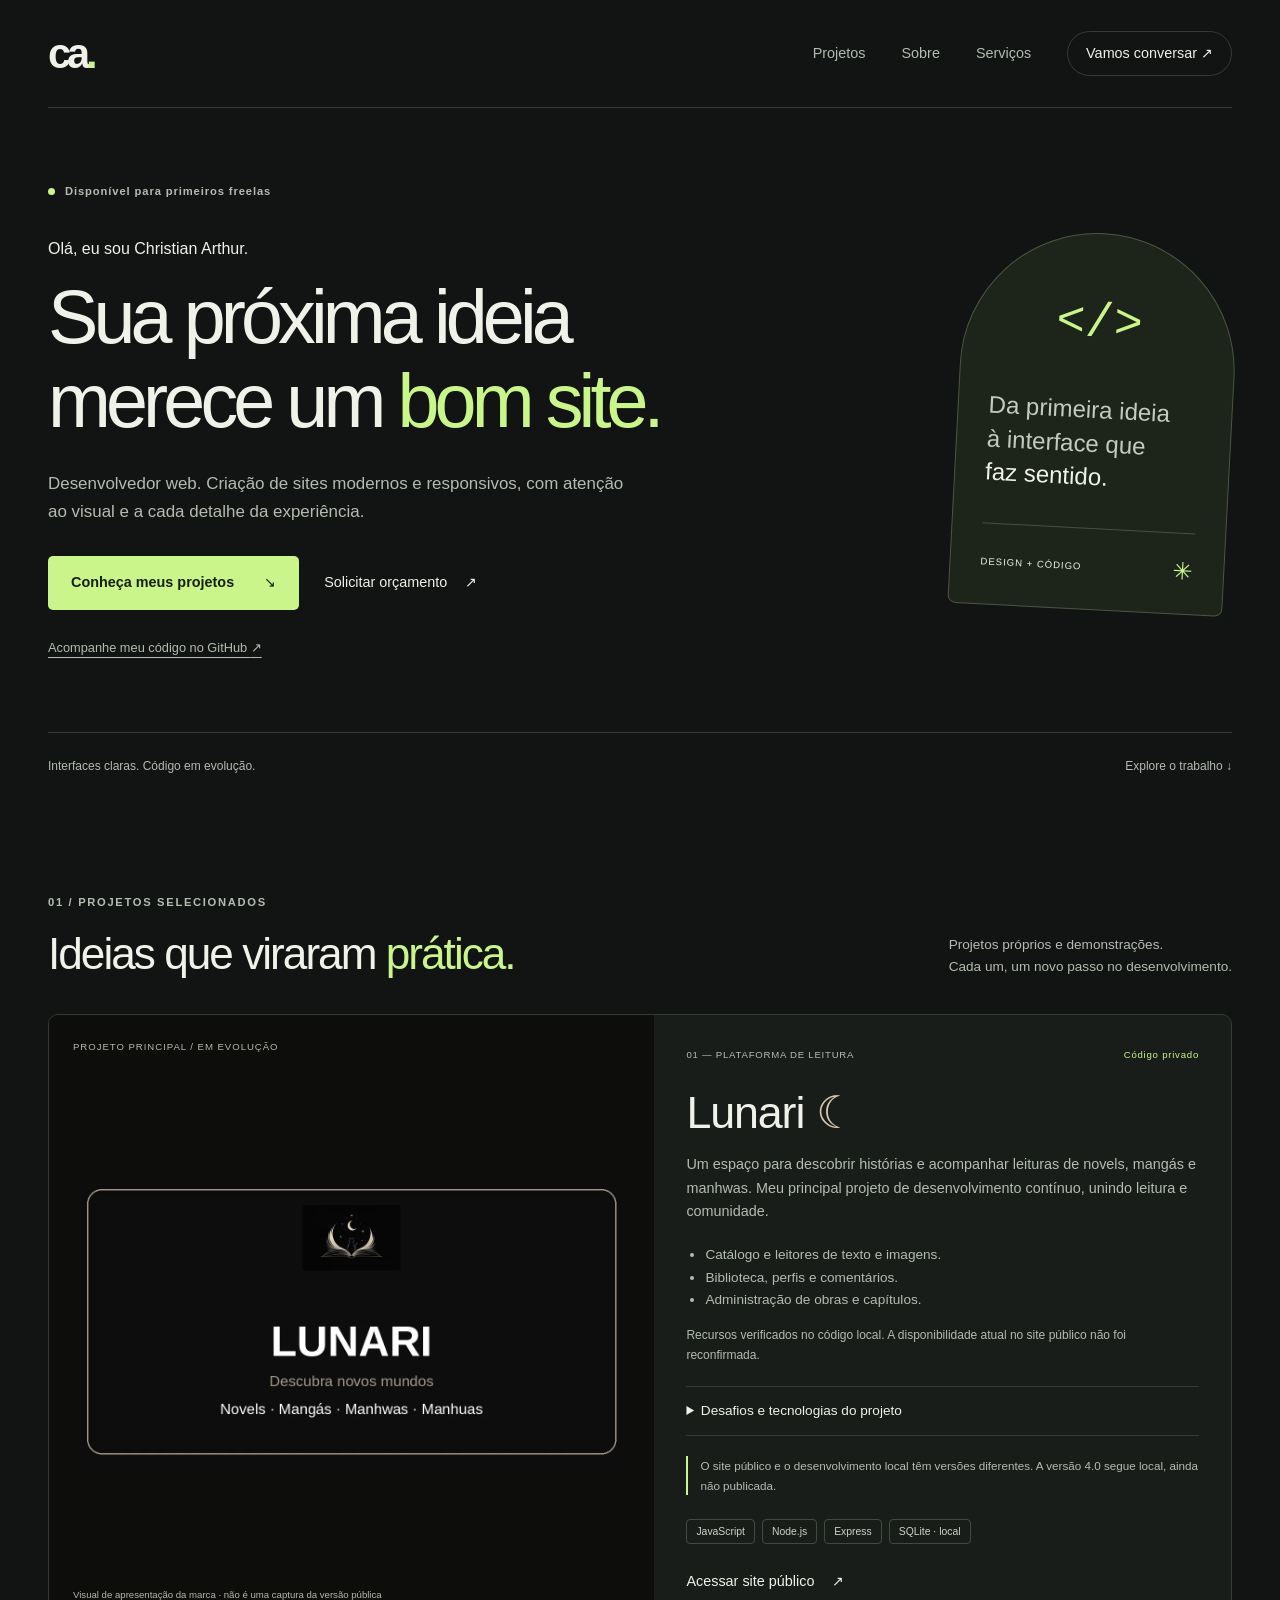
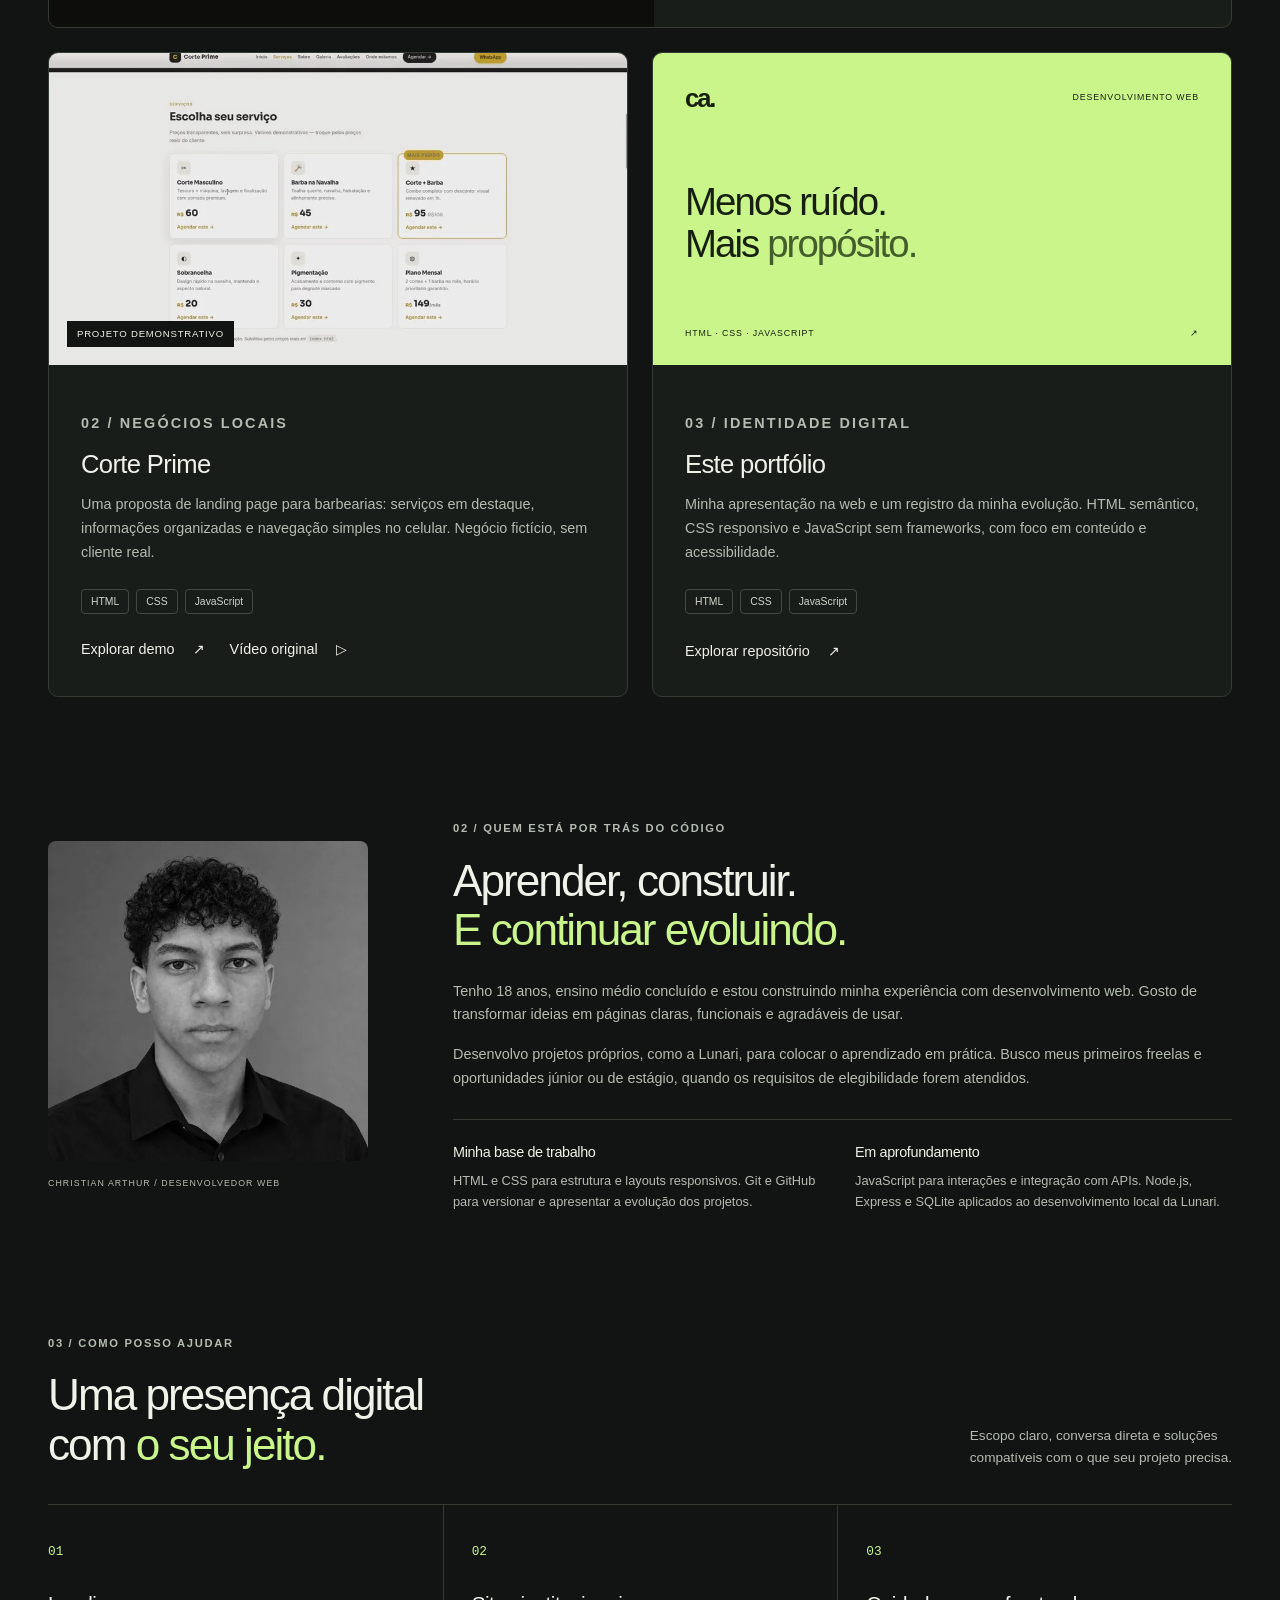
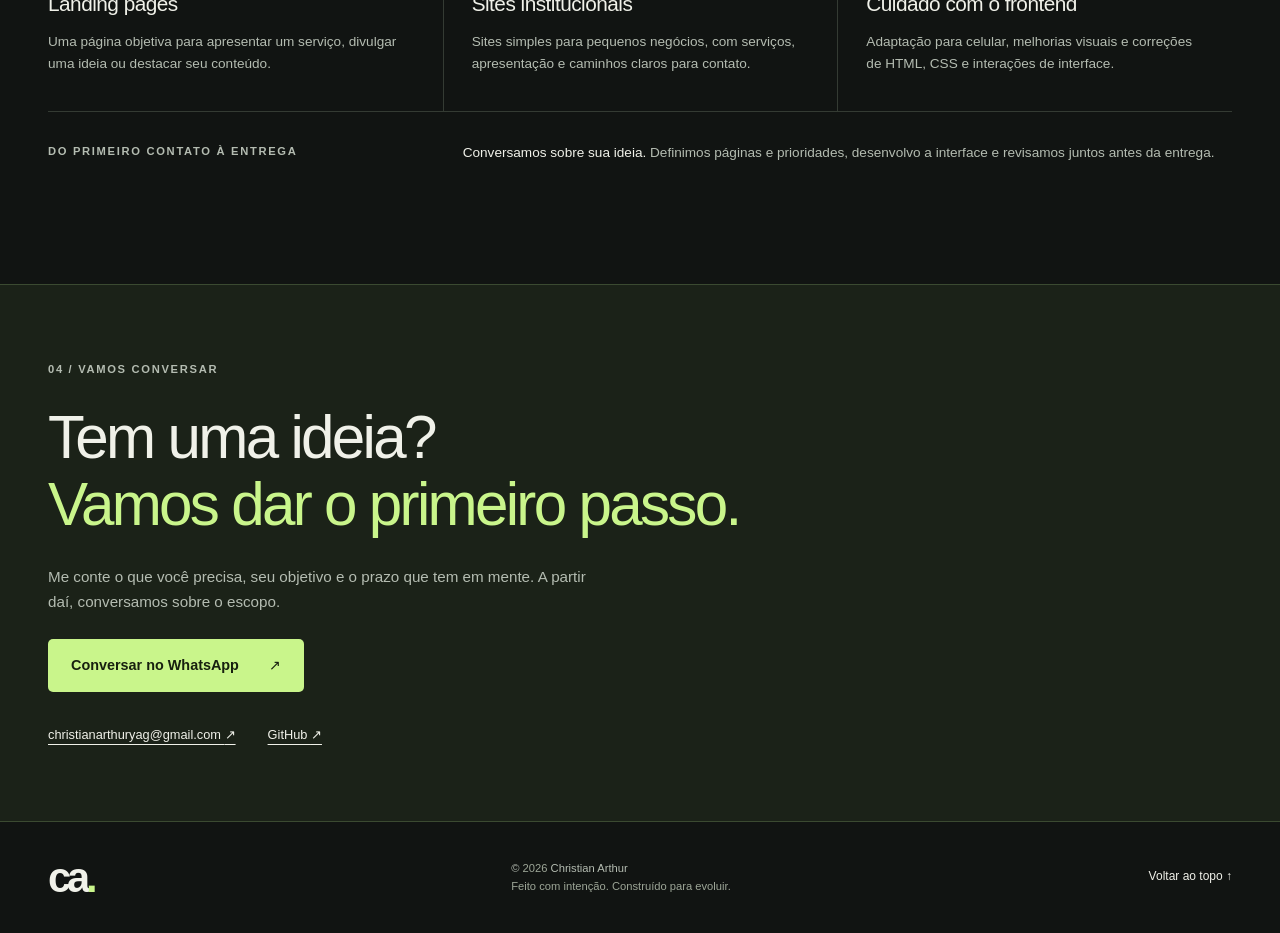
==== commit fad0069a: "feat: reformula portfolio e apresenta projetos com evidencias" ====
--- a/index.html
+++ b/index.html
@@ -1,255 +1,75 @@
-<!DOCTYPE html>
-<html lang="pt-BR" class="no-js">
+<!doctype html>
+<html lang="pt-BR">
 <head>
-  <meta charset="UTF-8">
-  <meta name="viewport" content="width=device-width, initial-scale=1.0">
-  <meta name="description" content="Portfólio de Christian Arthur — Desenvolvedor Front-End focado em sites rápidos, modernos e responsivos com HTML, CSS e JavaScript.">
-  <title>Portfólio | Christian Arthur — Front-End</title>
+  <meta charset="utf-8">
+  <meta name="viewport" content="width=device-width, initial-scale=1">
+  <meta name="description" content="Christian Arthur, desenvolvedor web. Landing pages, sites responsivos e melhorias de frontend. Conheça a Lunari e meus projetos.">
+  <meta name="theme-color" content="#111412">
+  <meta property="og:title" content="Christian Arthur — Desenvolvimento web">
+  <meta property="og:description" content="Sites com propósito. Interfaces com cuidado. Conheça meus projetos e vamos conversar sobre sua ideia.">
+  <meta property="og:type" content="website">
+  <meta property="og:locale" content="pt_BR">
+  <title>Christian Arthur — Desenvolvedor Web</title>
+  <link rel="icon" href="assets/favicon.svg" type="image/svg+xml">
   <link rel="stylesheet" href="style.css">
+  <script src="inte.js" defer></script>
 </head>
 <body>
-
-  <div class="bg-anim" aria-hidden="true">
-    <span class="bg-grid"></span>
-    <span class="blob blob-1"></span>
-    <span class="blob blob-2"></span>
-    <span class="blob blob-3"></span>
-  </div>
-
-  <header class="topo" id="topo">
-    <a href="#inicio" class="logo"><span>C</span>A</a>
-    <button class="menu-toggle" id="menu-toggle" aria-label="Abrir menu" aria-expanded="false" aria-controls="menu">☰</button>
-    <nav class="menu" id="menu">
-      <ul>
-        <li><a href="#inicio">Início</a></li>
-        <li><a href="#sobre">Sobre</a></li>
-        <li><a href="#habilidades">Habilidades</a></li>
-        <li><a href="#projetos">Projetos</a></li>
-        <li><a href="#contato">Contato</a></li>
-      </ul>
+  <a class="skip-link" href="#conteudo">Pular para o conteúdo</a>
+  <header class="header wrap">
+    <a class="brand" href="#inicio" aria-label="Christian Arthur, início">ca<span>.</span></a>
+    <button class="menu-toggle" type="button" aria-expanded="false" aria-controls="menu" hidden>Menu <span aria-hidden="true">☰</span></button>
+    <nav id="menu" aria-label="Navegação principal">
+      <a href="#projetos">Projetos</a><a href="#sobre">Sobre</a><a href="#servicos">Serviços</a><a class="nav-contact" href="#contato">Vamos conversar <span aria-hidden="true">↗</span></a>
     </nav>
   </header>
+  <main id="conteudo">
+    <section id="inicio" class="hero wrap" aria-labelledby="titulo">
+      <div class="hero-copy">
+        <p class="eyebrow availability"><span aria-hidden="true"></span> Disponível para primeiros freelas</p>
+        <p class="intro">Olá, eu sou Christian Arthur.</p>
+        <h1 id="titulo">Sua próxima ideia<br>merece um <em>bom site.</em></h1>
+        <p class="lead">Desenvolvedor web. Criação de sites modernos e responsivos, com atenção ao visual e a cada detalhe da experiência.</p>
+        <div class="actions"><a class="button primary" href="#projetos">Conheça meus projetos <span aria-hidden="true">↘</span></a><a class="text-link" href="#contato">Solicitar orçamento <span aria-hidden="true">↗</span></a></div>
+        <a class="github-link" href="https://github.com/christianarthuryag-boop" target="_blank" rel="noopener noreferrer">Acompanhe meu código no GitHub <span aria-hidden="true">↗</span></a>
+      </div>
+      <aside class="hero-note" aria-label="Meu foco de desenvolvimento">
+        <span class="note-number" aria-hidden="true">&lt;/&gt;</span>
+        <p>Da primeira ideia<br>à interface que<br><strong>faz sentido.</strong></p>
+        <div class="note-footer"><span>DESIGN + CÓDIGO</span><span aria-hidden="true">✳</span></div>
+      </aside>
+      <div class="hero-bottom"><span>Interfaces claras. Código em evolução.</span><a href="#projetos">Explore o trabalho <span aria-hidden="true">↓</span></a></div>
+    </section>
 
-  <section id="inicio" class="hero">
-    <div class="hero-content reveal">
-      <span class="badge">● Disponível para freelas</span>
-      <h1>Eu crio sites <span>rápidos e modernos</span></h1>
-      <h2>Front-End Developer | HTML • CSS • JavaScript</h2>
-      <p>
-        Desenvolvedor focado em criar interfaces modernas, rápidas e responsivas.
-        Transformo ideias em sites que funcionam bem no celular e no PC.
-      </p>
-      <div class="hero-buttons">
-        <a href="#projetos" class="btn">Ver Projetos 🚀</a>
-        <a href="https://wa.me/5531991420064" target="_blank" rel="noopener" class="btn-outline">Fale Comigo 💬</a>
-      </div>
-      <div class="hero-stats">
-        <div><strong>2</strong><small>projetos</small></div>
-        <div><strong>3</strong><small>tecnologias</small></div>
-        <div><strong>100%</strong><small>responsivo</small></div>
-      </div>
-    </div>
-
-    <div class="hero-image reveal">
-      <img src="imagens/perfil.jpg" alt="Foto de perfil de Christian Arthur">
-    </div>
-  </section>
-
-  <section class="container">
-    <h2>Como eu trabalho</h2>
-    <p class="section-sub">Processo simples e direto, sem enrolação.</p>
-    <div class="grid">
-      <div class="card reveal">
-        <div class="card-icon">🔍</div>
-        <h3>1. Entendimento</h3>
-        <p>Analiso sua necessidade e objetivo.</p>
-      </div>
-      <div class="card reveal">
-        <div class="card-icon">💻</div>
-        <h3>2. Desenvolvimento</h3>
-        <p>Crio um layout moderno e funcional.</p>
-      </div>
-      <div class="card reveal">
-        <div class="card-icon">🚀</div>
-        <h3>3. Entrega</h3>
-        <p>Site pronto, rápido e responsivo.</p>
-      </div>
-    </div>
-  </section>
-
-  <main class="container">
-
-    <section id="sobre" class="sobre">
-      <h2>Sobre Mim</h2>
-      <div class="card reveal sobre-card">
-        <p>
-          Olá! Meu nome é <strong>Christian Arthur</strong>, tenho 17 anos e estudo desenvolvimento
-          web com foco em Front-End. Atualmente estou aprendendo HTML, CSS e
-          JavaScript através do curso do professor Gustavo Guanabara.
-          Meu objetivo é entrar na área de tecnologia, construir projetos
-          profissionais e transformar isso em renda através de freelas e
-          oportunidades no mercado.
-        </p>
+    <section id="projetos" class="section wrap" aria-labelledby="projetos-title">
+      <div class="section-heading"><div><p class="eyebrow">01 / PROJETOS SELECIONADOS</p><h2 id="projetos-title">Ideias que viraram <em>prática.</em></h2></div><p>Projetos próprios e demonstrações.<br>Cada um, um novo passo no desenvolvimento.</p></div>
+      <article class="featured project">
+        <div class="lunari-visual"><span class="visual-label">PROJETO PRINCIPAL / EM EVOLUÇÃO</span><img src="assets/images/lunari.webp" alt="Identidade visual da Lunari: um livro sob a lua e a frase Descubra novos mundos" width="1200" height="630" loading="lazy"><span class="visual-caption">Visual de apresentação da marca · não é uma captura da versão pública</span></div>
+        <div class="project-content"><div class="project-meta"><span>01 — PLATAFORMA DE LEITURA</span><span>Código privado</span></div><h3>Lunari<span aria-hidden="true"> ☾</span></h3><p>Um espaço para descobrir histórias e acompanhar leituras de novels, mangás e manhwas. Meu principal projeto de desenvolvimento contínuo, unindo leitura e comunidade.</p>
+          <ul class="features"><li>Catálogo e leitores de texto e imagens.</li><li>Biblioteca, perfis e comentários.</li><li>Administração de obras e capítulos.</li></ul>
+          <p class="small">Recursos verificados no código local. A disponibilidade atual no site público não foi reconfirmada.</p>
+          <details><summary>Desafios e tecnologias do projeto</summary><p>Organizar diferentes formatos de leitura, conectar interfaces a uma API e respeitar permissões de usuários e administradores são desafios presentes no código.</p><p>HTML, CSS e JavaScript no frontend; Node.js e Express no backend. SQLite faz parte da versão local e não foi confirmado em produção.</p></details>
+          <p class="version-note">O site público e o desenvolvimento local têm versões diferentes. A versão 4.0 segue local, ainda não publicada.</p>
+          <div class="tags" aria-label="Tecnologias"><span>JavaScript</span><span>Node.js</span><span>Express</span><span>SQLite · local</span></div>
+          <a class="text-link" href="https://lunari.nautilus.host/" target="_blank" rel="noopener noreferrer">Acessar site público <span aria-hidden="true">↗</span></a>
+        </div>
+      </article>
+      <div class="project-grid">
+        <article class="project secondary"><a class="project-image" href="demos/corte-prime/" aria-label="Explorar a demonstração Corte Prime"><img src="assets/images/corte-prime.webp" alt="Apresentação visual original do projeto Corte Prime" width="1000" height="563" loading="lazy"><span class="image-label">PROJETO DEMONSTRATIVO</span></a><div class="project-content"><p class="eyebrow">02 / NEGÓCIOS LOCAIS</p><h3>Corte Prime</h3><p>Uma proposta de landing page para barbearias: serviços em destaque, informações organizadas e navegação simples no celular. Negócio fictício, sem cliente real.</p><div class="tags"><span>HTML</span><span>CSS</span><span>JavaScript</span></div><div class="actions"><a class="text-link" href="demos/corte-prime/">Explorar demo <span aria-hidden="true">↗</span></a><button class="text-link video-trigger" type="button" hidden>Vídeo original <span aria-hidden="true">▷</span></button></div></div></article>
+        <article class="project secondary"><div class="portfolio-art" aria-hidden="true"><div class="mini-header">ca. <span>DESENVOLVIMENTO WEB</span></div><p>Menos ruído.<br>Mais <em>propósito.</em></p><div class="mini-bottom">HTML · CSS · JAVASCRIPT <span>↗</span></div></div><div class="project-content"><p class="eyebrow">03 / IDENTIDADE DIGITAL</p><h3>Este portfólio</h3><p>Minha apresentação na web e um registro da minha evolução. HTML semântico, CSS responsivo e JavaScript sem frameworks, com foco em conteúdo e acessibilidade.</p><div class="tags"><span>HTML</span><span>CSS</span><span>JavaScript</span></div><a class="text-link" href="https://github.com/christianarthuryag-boop/Portif-lio" target="_blank" rel="noopener noreferrer">Explorar repositório <span aria-hidden="true">↗</span></a></div></article>
       </div>
     </section>
 
-    <section id="habilidades">
-      <h2>Habilidades Principais</h2>
-      <p class="section-sub">O que eu uso no dia a dia.</p>
-      <div class="grid">
-        <div class="card reveal">
-          <img src="imagens/htmlicon.png" alt="Ícone HTML" class="skill-icon">
-          <h3>HTML</h3>
-          <p>Estrutura e organização de páginas web.</p>
-          <div class="bar"><div class="progress html" data-width="80%"></div></div>
-          <small class="level">80% — Intermediário</small>
-        </div>
-
-        <div class="card reveal">
-          <img src="imagens/css-3_5968242.png" alt="Ícone CSS" class="skill-icon">
-          <h3>CSS</h3>
-          <p>Estilização moderna e layouts responsivos.</p>
-          <div class="bar"><div class="progress css" data-width="70%"></div></div>
-          <small class="level">70% — Intermediário</small>
-        </div>
-
-        <div class="card reveal">
-          <img src="imagens/javascript-2038874-1720087.webp" alt="Ícone JavaScript" class="skill-icon">
-          <h3>JavaScript</h3>
-          <p>Interatividade e funcionalidades dinâmicas.</p>
-          <div class="bar"><div class="progress js" data-width="55%"></div></div>
-          <small class="level">55% — Aprendendo</small>
-        </div>
-      </div>
+    <section id="sobre" class="section about wrap" aria-labelledby="sobre-title">
+      <div class="portrait"><img src="assets/images/christian.webp" alt="Christian Arthur" width="540" height="540" loading="lazy"><span>CHRISTIAN ARTHUR / DESENVOLVEDOR WEB</span></div>
+      <div><p class="eyebrow">02 / QUEM ESTÁ POR TRÁS DO CÓDIGO</p><h2 id="sobre-title">Aprender, construir.<br><em>E continuar evoluindo.</em></h2><p>Tenho 18 anos, ensino médio concluído e estou construindo minha experiência com desenvolvimento web. Gosto de transformar ideias em páginas claras, funcionais e agradáveis de usar.</p><p>Desenvolvo projetos próprios, como a Lunari, para colocar o aprendizado em prática. Busco meus primeiros freelas e oportunidades júnior ou de estágio, quando os requisitos de elegibilidade forem atendidos.</p><div class="knowledge"><div><h3>Minha base de trabalho</h3><p>HTML e CSS para estrutura e layouts responsivos. Git e GitHub para versionar e apresentar a evolução dos projetos.</p></div><div><h3>Em aprofundamento</h3><p>JavaScript para interações e integração com APIs. Node.js, Express e SQLite aplicados ao desenvolvimento local da Lunari.</p></div></div></div>
     </section>
 
-    <section id="projetos">
-      <h2>Meus Projetos</h2>
-      <p class="section-sub">Uma seleção do que venho construindo. Demos e código completo via contato.</p>
-      <div class="grid projetos-grid">
-        <!-- Projeto demonstrativo: Corte Prime (preview de vídeo + modal).
-             Vídeo esperado em: assets/videos/corte-prime-demo.mp4 -->
-        <article class="card projeto reveal" data-demo="corte-prime">
-          <button type="button" class="projeto-preview" data-open-modal aria-label="Abrir demonstração em vídeo do projeto Corte Prime">
-            <span class="projeto-preview__fallback capa-demo" aria-hidden="true">
-              <span class="capa-browser">
-                <span class="capa-ponto"></span>
-                <span class="capa-ponto"></span>
-                <span class="capa-ponto"></span>
-              </span>
-              <span class="capa-mock">
-                <span class="mock-logo"></span>
-                <span class="mock-linha"></span>
-                <span class="mock-botao"></span>
-              </span>
-            </span>
-            <video class="projeto-preview__video" data-preview muted loop playsinline preload="none" tabindex="-1" aria-hidden="true" poster="imagens/corte-prime-capa.jpg">
-              <source src="assets/videos/corte-prime-demo.mp4" type="video/mp4" />
-            </video>
-            <span class="preview-play" aria-hidden="true">▶</span>
-            <span class="preview-badge">Demonstração</span>
-          </button>
-          <div class="projeto-body">
-            <h3>Corte Prime <span class="demo-tag">Demo</span></h3>
-            <p class="projeto-sub">Demonstração de site comercial</p>
-            <p>Landing page profissional para negócios locais.</p>
-            <div class="projeto-tags">
-              <span>HTML</span><span>CSS</span><span>JavaScript</span>
-            </div>
-            <button type="button" class="btn btn-small" data-open-modal>Ver demonstração</button>
-          </div>
-        </article>
+    <section id="servicos" class="section wrap" aria-labelledby="servicos-title"><div class="section-heading"><div><p class="eyebrow">03 / COMO POSSO AJUDAR</p><h2 id="servicos-title">Uma presença digital<br>com <em>o seu jeito.</em></h2></div><p>Escopo claro, conversa direta e soluções<br>compatíveis com o que seu projeto precisa.</p></div><div class="services"><article><span>01</span><h3>Landing pages</h3><p>Uma página objetiva para apresentar um serviço, divulgar uma ideia ou destacar seu conteúdo.</p></article><article><span>02</span><h3>Sites institucionais</h3><p>Sites simples para pequenos negócios, com serviços, apresentação e caminhos claros para contato.</p></article><article><span>03</span><h3>Cuidado com o frontend</h3><p>Adaptação para celular, melhorias visuais e correções de HTML, CSS e interações de interface.</p></article></div><div class="process"><p class="eyebrow">DO PRIMEIRO CONTATO À ENTREGA</p><p><strong>Conversamos sobre sua ideia.</strong> Definimos páginas e prioridades, desenvolvo a interface e revisamos juntos antes da entrega.</p></div></section>
 
-        <article class="card projeto reveal">
-          <div class="projeto-capa projeto-capa--foto">
-            <img src="imagens/portfolio-capa.jpg" alt="Página inicial do portfólio de Christian Arthur" loading="lazy" />
-          </div>
-          <div class="projeto-body">
-            <h3>Este Portfólio</h3>
-            <p>Código aberto e atualizado no GitHub. Veja a evolução do projeto.</p>
-            <div class="projeto-tags">
-              <span>HTML</span><span>CSS</span><span>JavaScript</span>
-            </div>
-            <a class="btn btn-small" href="https://github.com/christianarthuryag-boop/Portif-lio" target="_blank" rel="noopener">Ver no GitHub</a>
-          </div>
-        </article>
-      </div>
-      <p class="section-sub" style="margin-top:20px">Quer ver mais? <a href="https://github.com/christianarthuryag-boop" target="_blank" rel="noopener" style="color:#7bd3ff">Acesse meu GitHub</a> ou <a href="#contato" style="color:#7bd3ff">fale comigo</a>.</p>
-    </section>
-
-    <section id="contato" class="contato">
-      <h2>Contato</h2>
-      <p class="section-sub">Bora tirar sua ideia do papel?</p>
-      <div class="grid">
-        <div class="card reveal">
-          <img src="imagens/Mail.jpg" alt="Ícone de email" class="contact-icon">
-          <h3>Email</h3>
-          <p>
-            <a href="mailto:christianarthuryag@gmail.com">
-              christianarthuryag@gmail.com
-            </a>
-          </p>
-        </div>
-
-        <div class="card reveal">
-          <img src="imagens/LinkedIn.jpg" alt="Ícone do LinkedIn" class="contact-icon">
-          <h3>Linkedin</h3>
-          <p>
-            <a href="https://www.linkedin.com/in/christian-arthur-6a30262a4/" target="_blank" rel="noopener">
-              Meu LinkedIn
-            </a>
-          </p>
-        </div>
-
-        <div class="card reveal">
-          <img src="imagens/8630395.webp" alt="Ícone do GitHub" class="contact-icon">
-          <h3>GitHub</h3>
-          <p>
-            <a href="https://github.com/christianarthuryag-boop" target="_blank" rel="noopener">
-              Meu GitHub
-            </a>
-          </p>
-        </div>
-      </div>
-    </section>
-
+    <section id="contato" class="contact section" aria-labelledby="contato-title"><div class="wrap"><p class="eyebrow">04 / VAMOS CONVERSAR</p><h2 id="contato-title">Tem uma ideia?<br><em>Vamos dar o primeiro passo.</em></h2><p>Me conte o que você precisa, seu objetivo e o prazo que tem em mente. A partir daí, conversamos sobre o escopo.</p><a class="button primary" href="https://wa.me/5531991420064" target="_blank" rel="noopener noreferrer">Conversar no WhatsApp <span aria-hidden="true">↗</span></a><div class="contact-links"><a href="mailto:christianarthuryag@gmail.com">christianarthuryag@gmail.com <span aria-hidden="true">↗</span></a><a href="https://github.com/christianarthuryag-boop" target="_blank" rel="noopener noreferrer">GitHub <span aria-hidden="true">↗</span></a></div></div></section>
   </main>
-
-  <footer>
-    <p>© <span id="ano">2026</span> Christian Arthur — Todos os direitos reservados.</p>
-  </footer>
-
-  <a href="https://wa.me/5531991420064" target="_blank" rel="noopener" class="whatsapp" aria-label="Falar no WhatsApp">💬</a>
-
-  <!-- Modal da demonstração Corte Prime (vídeo esperado em: assets/videos/corte-prime-demo.mp4) -->
-  <div class="modal" id="demo-modal" role="dialog" aria-modal="true" aria-labelledby="demo-modal-title" aria-hidden="true" hidden>
-    <div class="modal__box">
-      <button type="button" class="modal__close" data-close-modal aria-label="Fechar demonstração">✕</button>
-      <video class="modal__video" controls playsinline preload="none" data-modal-video poster="imagens/corte-prime-capa.jpg">
-        <source src="assets/videos/corte-prime-demo.mp4" type="video/mp4" />
-        Seu navegador não suporta a reprodução de vídeos.
-      </video>
-      <div class="modal__info">
-        <p class="modal__badge">Demonstração</p>
-        <h3 id="demo-modal-title">Corte Prime</h3>
-        <p class="modal__cat">Site comercial / Landing Page</p>
-        <div class="projeto-tags" aria-label="Tecnologias utilizadas">
-          <span>HTML</span><span>CSS</span><span>JavaScript</span>
-        </div>
-        <p class="modal__desc">Landing page demonstrativa criada para apresentar uma solução de site profissional para negócios locais. O projeto inclui hero com chamada direta para o WhatsApp, catálogo de serviços com preços, seção sobre com diferenciais, galeria de trabalhos com visualização ampliada, depoimentos de clientes, localização com mapa e horários de funcionamento, além de contato via WhatsApp e Instagram. Layout 100% responsivo, com menu mobile, animações suaves de rolagem e número de WhatsApp centralizado em um único arquivo de configuração para facilitar a personalização por cliente.</p>
-        <ul class="modal__features">
-          <li>Agendamento via WhatsApp com mensagem pronta por serviço</li>
-          <li>Catálogo de serviços com preços e destaque para o mais pedido</li>
-          <li>Galeria com lightbox e selo de "aberto agora" conforme o horário</li>
-          <li>Mapa, horários de funcionamento e contato em layout mobile-first</li>
-        </ul>
-        <!-- CONFIGURAR: a URL real da demonstração é definida em DEMO_URL (inte.js).
-             Enquanto não configurada, o botão fica desabilitado. -->
-        <a class="btn" href="#" data-demo-link>Visitar demonstração</a>
-      </div>
-    </div>
-  </div>
-
-  <script src="inte.js"></script>
+  <footer class="wrap"><a class="brand" href="#inicio" aria-label="Voltar ao início">ca<span>.</span></a><p>© <span id="ano">2026</span> Christian Arthur<br><span>Feito com intenção. Construído para evoluir.</span></p><a href="#inicio">Voltar ao topo ↑</a></footer>
+  <dialog id="demo-modal" aria-labelledby="demo-title"><div class="dialog-heading"><h2 id="demo-title">Corte Prime · vídeo original</h2><button class="close-modal" type="button" aria-label="Fechar vídeo">✕</button></div><p class="small">Registro da demonstração anterior. Negócio, avaliações e dados comerciais exibidos são fictícios; a demo navegável foi revisada.</p><video controls playsinline preload="none" poster="assets/images/corte-prime.webp"><source src="assets/videos/corte-prime-demo.mp4" type="video/mp4">Seu navegador não reproduz este vídeo.</video><p><a href="assets/videos/corte-prime-demo.mp4">Abrir o arquivo de vídeo</a></p></dialog>
 </body>
 </html>
--- a/style.css
+++ b/style.css
@@ -1,307 +1 @@
-/* ===== RESET + BASE ===== */
-* { margin: 0; padding: 0; box-sizing: border-box; }
-
-:root {
-  --bg: #05071f;
-  --bg2: #0d1342;
-  --card: #111e61;
-  --card-border: rgba(0, 191, 255, 0.15);
-  --azul: #00bfff;
-  --azul-esc: #1745db;
-  --texto: #e8edf7;
-  --texto-apag: #aab4d4;
-  --radius: 20px;
-}
-
-html { scroll-behavior: smooth; }
-
-body {
-  background: var(--bg);
-  color: var(--texto);
-  font-family: 'Segoe UI', Tahoma, Geneva, Verdana, sans-serif;
-  line-height: 1.7;
-  overflow-x: hidden;
-}
-
-img { max-width: 100%; }
-a { color: inherit; }
-section { padding: 72px 0; }
-h1, h2, h3 { line-height: 1.2; margin-bottom: 16px; }
-h2 { font-size: 2.1rem; color: var(--azul); text-align: center; }
-p { color: #d5dbea; }
-
-.section-sub {
-  text-align: center;
-  color: var(--texto-apag);
-  margin: -8px 0 32px;
-}
-
-/* ===== FUNDO ANIMADO ===== */
-.bg-anim { position: fixed; inset: 0; z-index: -1; overflow: hidden; }
-.bg-grid {
-  position: absolute; inset: 0;
-  background-image: linear-gradient(rgba(255,255,255,0.04) 1px, transparent 1px),
-    linear-gradient(90deg, rgba(255,255,255,0.04) 1px, transparent 1px);
-  background-size: 45px 45px;
-  mask-image: radial-gradient(circle at 50% 20%, black 30%, transparent 75%);
-}
-.blob { position: absolute; width: 420px; height: 420px; border-radius: 50%; filter: blur(110px); opacity: 0.35; animation: blobFloat 12s ease-in-out infinite alternate; }
-.blob-1 { background: #1745db; top: -120px; left: -120px; }
-.blob-2 { background: #00bfff; bottom: -140px; right: -100px; animation-delay: -4s; }
-.blob-3 { background: #7c3aed; top: 40%; left: 60%; width: 300px; height: 300px; opacity: 0.22; animation-delay: -8s; }
-@keyframes blobFloat {
-  from { transform: translate(0,0) scale(1); }
-  to { transform: translate(60px, 40px) scale(1.15); }
-}
-
-/* ===== CONTAINER ===== */
-.container { max-width: 1050px; margin: 0 auto; padding: 0 20px; }
-
-/* ===== HEADER ===== */
-.topo {
-  position: sticky; top: 0; z-index: 1000;
-  display: flex; justify-content: space-between; align-items: center;
-  padding: 14px 22px;
-  background: rgba(5,7,31,0.85);
-  backdrop-filter: blur(12px);
-  border-bottom: 1px solid rgba(255,255,255,0.08);
-  transition: box-shadow 0.3s;
-}
-.topo.scrolled { box-shadow: 0 8px 30px rgba(0,0,0,0.45); }
-.logo { font-size: 28px; font-weight: 800; color: #fff; text-decoration: none; letter-spacing: 1px; }
-.logo span { color: var(--azul); }
-
-.menu ul { display: flex; gap: 28px; list-style: none; }
-.menu a { text-decoration: none; color: #fff; font-weight: 500; position: relative; transition: 0.3s; }
-.menu a:hover { color: var(--azul); }
-.menu a::after {
-  content: ""; position: absolute; width: 0%; height: 2px;
-  background: var(--azul); left: 0; bottom: -5px; transition: 0.3s;
-}
-.menu a:hover::after { width: 100%; }
-
-.menu-toggle {
-  display: none; background: none; border: 1px solid rgba(255,255,255,0.2);
-  color: #fff; font-size: 22px; cursor: pointer; border-radius: 10px;
-  width: 44px; height: 44px; z-index: 1001;
-}
-
-/* ===== HERO ===== */
-.hero {
-  min-height: 88vh;
-  display: flex; align-items: center; justify-content: space-between;
-  gap: 48px; max-width: 1050px; margin: 0 auto; padding: 80px 20px 40px;
-}
-.badge {
-  display: inline-block; font-size: 0.85rem; color: #7dffb0;
-  background: rgba(37, 211, 102, 0.12); border: 1px solid rgba(37,211,102,0.3);
-  padding: 6px 14px; border-radius: 999px; margin-bottom: 18px;
-}
-.hero h1 { font-size: clamp(2rem, 5vw, 3.1rem); color: #fff; }
-.hero h1 span { color: var(--azul); }
-.hero h2 { font-size: 1.1rem; color: #6fb3ff; text-align: left; margin: 12px 0; font-weight: 600; }
-.hero p { max-width: 520px; margin: 16px 0 26px; color: #c9d3ea; font-size: 1.05rem; }
-
-.hero-buttons { display: flex; gap: 14px; flex-wrap: wrap; }
-.btn {
-  background: linear-gradient(135deg, #1745db, #00bfff);
-  color: white; padding: 12px 24px; border-radius: 12px;
-  text-decoration: none; font-weight: 600; display: inline-block;
-  transition: transform 0.2s, box-shadow 0.2s; border: none;
-}
-.btn-small { padding: 10px 18px; font-size: 0.92rem; margin-top: 12px; }
-.btn-outline {
-  border: 2px solid #1b4fdd; background: rgba(0, 0, 255, 0.12);
-  color: white; padding: 10px 22px; border-radius: 12px;
-  text-decoration: none; font-weight: 600; transition: 0.2s;
-}
-.btn:hover, .btn-outline:hover { transform: translateY(-3px) scale(1.02); box-shadow: 0 10px 25px rgba(0,191,255,0.35); }
-
-.hero-stats { display: flex; gap: 28px; margin-top: 30px; }
-.hero-stats div { display: flex; flex-direction: column; }
-.hero-stats strong { font-size: 1.5rem; color: #fff; }
-.hero-stats small { color: var(--texto-apag); }
-
-.hero-image img {
-  width: 260px; height: 260px; object-fit: cover;
-  border-radius: 50%; border: 3px solid var(--azul);
-  box-shadow: 0 0 40px rgba(0,191,255,0.5);
-  animation: float 4s ease-in-out infinite;
-}
-@keyframes float {
-  0%,100% { transform: translateY(0); }
-  50% { transform: translateY(-14px); }
-}
-
-/* ===== CARDS ===== */
-.grid { display: grid; grid-template-columns: repeat(auto-fit, minmax(260px, 1fr)); gap: 22px; }
-.card {
-  background: linear-gradient(180deg, rgba(255,255,255,0.06), rgba(255,255,255,0.01)), var(--card);
-  border: 1px solid var(--card-border);
-  border-radius: var(--radius);
-  padding: 30px 24px; text-align: center;
-  transition: transform 0.3s, box-shadow 0.3s, border-color 0.3s;
-}
-.card:hover { transform: translateY(-6px); box-shadow: 0 18px 40px rgba(0,0,0,0.4); border-color: rgba(0,191,255,0.4); }
-.card-icon { font-size: 2rem; margin-bottom: 12px; }
-
-.sobre-card { max-width: 820px; margin: 0 auto; }
-.sobre-card p { text-align: center; font-size: 1.08rem; }
-.sobre-card strong { color: #fff; }
-
-.skill-icon { width: 72px !important; height: 72px !important; object-fit: contain; display: block; margin: 0 auto 16px !important; }
-.bar { width: 100%; height: 9px; background: rgba(255,255,255,0.12); border-radius: 10px; margin-top: 14px; overflow: hidden; }
-.progress { height: 100%; width: 0; border-radius: 10px; background: linear-gradient(90deg, #1745db, #00bfff); transition: width 1.2s ease; }
-.level { display: block; margin-top: 8px; color: var(--texto-apag); font-size: 0.85rem; }
-
-/* ===== PROJETOS MOCK ===== */
-.projeto { padding: 0; overflow: hidden; text-align: left; }
-.projeto-capa { height: 170px; padding: 14px; position: relative; }
-.projeto-capa--foto { height: auto; aspect-ratio: 16 / 9; padding: 0; overflow: hidden; }
-.projeto-capa--foto img { width: 100%; height: 100%; object-fit: cover; display: block; }
-.capa-barbearia { background: linear-gradient(135deg, #1a1a2e, #8b5a2b); }
-.capa-netflix { background: linear-gradient(135deg, #0a0a0a, #b00610); }
-.capa-barber { background: linear-gradient(135deg, #0f2440, #1b4fdd); }
-.capa-portfolio { background: linear-gradient(135deg, #0d1342, #00bfff); }
-.capa-browser { display: flex; gap: 6px; margin-bottom: 14px; }
-.capa-ponto { width: 10px; height: 10px; border-radius: 50%; background: rgba(255,255,255,0.7); display: block; }
-.capa-mock { background: rgba(255,255,255,0.12); border-radius: 12px; padding: 14px; backdrop-filter: blur(4px); }
-.mock-logo { width: 90px; height: 14px; border-radius: 6px; background: #fff; margin-bottom: 10px; }
-.mock-logo.netflix { width: 60px; background: #e50914; }
-.mock-linha { height: 8px; border-radius: 4px; background: rgba(255,255,255,0.5); margin-bottom: 12px; }
-.mock-botao { width: 90px; height: 24px; border-radius: 8px; background: #00bfff; }
-.mock-posters { display: flex; gap: 8px; }
-.mock-poster { flex: 1; height: 52px; border-radius: 6px; background: rgba(255,255,255,0.35); }
-.mock-banner { height: 34px; border-radius: 8px; background: rgba(255,255,255,0.5); margin-bottom: 10px; }
-.mock-cards2 { display: flex; gap: 8px; }
-.mock-card { flex: 1; height: 44px; border-radius: 8px; background: rgba(255,255,255,0.3); }
-
-.projeto-body { padding: 22px; }
-.projeto-body h3 { margin-bottom: 8px; color: #fff; }
-.projeto-body p { font-size: 0.95rem; margin-bottom: 12px; }
-.projeto-sub { color: var(--texto-apag); font-size: 0.85rem; margin: -4px 0 8px; }
-.demo-tag {
-  font-size: 0.68rem; font-weight: 700; letter-spacing: 0.08em; text-transform: uppercase;
-  background: rgba(0,191,255,0.15); border: 1px solid rgba(0,191,255,0.4); color: #7bd3ff;
-  padding: 2px 9px; border-radius: 999px; vertical-align: middle; white-space: nowrap;
-}
-.projeto-tags { display: flex; gap: 8px; flex-wrap: wrap; margin-bottom: 6px; }
-.projeto-tags span { font-size: 0.75rem; background: rgba(0,191,255,0.15); border: 1px solid rgba(0,191,255,0.3); color: #7bd3ff; padding: 3px 10px; border-radius: 999px; }
-
-/* ===== PROJETO DEMO — PREVIEW DE VÍDEO (Corte Prime) ===== */
-.capa-demo { background: linear-gradient(135deg, #1a1a2e, #8b5a2b); }
-.projeto-preview {
-  position: relative; display: block; width: 100%; aspect-ratio: 16 / 9;
-  border: 0; padding: 0; cursor: pointer; overflow: hidden; background: #0a0a0a;
-  font: inherit; color: inherit;
-}
-.projeto-preview__fallback { position: absolute; inset: 0; padding: 14px; }
-.projeto-preview__video {
-  position: absolute; inset: 0; width: 100%; height: 100%; object-fit: cover;
-  pointer-events: none;
-}
-.preview-play {
-  position: absolute; top: 50%; left: 50%; transform: translate(-50%, -50%);
-  width: 58px; height: 58px; border-radius: 50%;
-  display: flex; align-items: center; justify-content: center;
-  background: rgba(0,0,0,0.65); border: 1px solid rgba(255,255,255,0.35);
-  color: #fff; font-size: 20px; transition: opacity 0.25s ease, transform 0.25s ease;
-}
-.projeto-preview:hover .preview-play { transform: translate(-50%, -50%) scale(1.08); }
-.projeto-preview.is-playing .preview-play { opacity: 0; }
-.preview-badge {
-  position: absolute; top: 10px; left: 10px;
-  font-size: 0.68rem; font-weight: 700; letter-spacing: 0.08em; text-transform: uppercase;
-  background: rgba(0,0,0,0.65); border: 1px solid rgba(0,191,255,0.5); color: #7bd3ff;
-  padding: 3px 10px; border-radius: 999px;
-}
-.projeto-preview:focus-visible, .modal__close:focus-visible, [data-demo-link]:focus-visible {
-  outline: 2px solid var(--azul); outline-offset: 3px;
-}
-
-/* ===== MODAL DA DEMONSTRAÇÃO ===== */
-.modal {
-  position: fixed; inset: 0; z-index: 2000;
-  display: flex; align-items: center; justify-content: center; padding: 20px;
-  background: rgba(2, 4, 15, 0.85); backdrop-filter: blur(6px);
-}
-.modal[hidden] { display: none; }
-.modal__box {
-  position: relative; width: 100%; max-width: 880px; max-height: 90vh; overflow-y: auto;
-  background: linear-gradient(180deg, rgba(255,255,255,0.06), rgba(255,255,255,0.01)), var(--card);
-  border: 1px solid var(--card-border); border-radius: var(--radius);
-  box-shadow: 0 24px 70px rgba(0,0,0,0.6);
-}
-.modal__close {
-  position: absolute; top: 12px; right: 12px; z-index: 2;
-  width: 42px; height: 42px; border-radius: 50%; cursor: pointer;
-  background: rgba(0,0,0,0.65); border: 1px solid rgba(255,255,255,0.3);
-  color: #fff; font-size: 17px; transition: transform 0.2s;
-}
-.modal__close:hover { transform: scale(1.08); }
-.modal__video { width: 100%; aspect-ratio: 16 / 9; display: block; background: #000; }
-.modal__info { padding: 26px 26px 30px; text-align: left; }
-.modal__badge {
-  display: inline-block; font-size: 0.7rem; font-weight: 700; letter-spacing: 0.1em; text-transform: uppercase;
-  background: rgba(0,191,255,0.15); border: 1px solid rgba(0,191,255,0.4); color: #7bd3ff;
-  padding: 3px 12px; border-radius: 999px; margin-bottom: 10px;
-}
-.modal__info h3 { color: #fff; margin-bottom: 4px; }
-.modal__cat { color: var(--texto-apag); font-size: 0.9rem; margin-bottom: 12px; }
-.modal__info .projeto-tags { margin-bottom: 14px; }
-.modal__desc { font-size: 0.96rem; margin-bottom: 16px; }
-.modal__features { list-style: none; padding: 0; margin: 0 0 22px; display: grid; gap: 8px; }
-.modal__features li { font-size: 0.9rem; color: #c9d3ea; padding-left: 26px; position: relative; }
-.modal__features li::before { content: "✓"; position: absolute; left: 0; color: var(--azul); font-weight: 700; }
-[data-demo-link].is-disabled { opacity: 0.55; cursor: not-allowed; }
-body.modal-open { overflow: hidden; }
-
-@media (max-width: 600px) {
-  .modal { padding: 12px; }
-  .modal__info { padding: 20px 18px 24px; }
-}
-
-/* ===== CONTATO ===== */
-.contato a { color: #7bd3ff; text-decoration: none; word-break: break-all; }
-.contato a:hover { text-decoration: underline; }
-.contact-icon { width: 48px !important; height: 48px !important; object-fit: cover; border-radius: 12px; display: block; margin: 0 auto 14px !important; }
-
-/* ===== REVEAL (animação scroll) ===== */
-.reveal { opacity: 0; transform: translateY(24px); transition: opacity 0.7s ease, transform 0.7s ease; }
-.reveal.show { opacity: 1; transform: translateY(0); }
-.no-js .reveal { opacity: 1; transform: none; }
-
-/* ===== FOOTER + WHATS ===== */
-footer { text-align: center; padding: 36px 20px; color: var(--texto-apag); border-top: 1px solid rgba(255,255,255,0.08); margin-top: 20px; }
-.whatsapp {
-  position: fixed; bottom: 20px; right: 20px; z-index: 900;
-  background: #25d366; width: 56px; height: 56px;
-  display: flex; align-items: center; justify-content: center;
-  font-size: 26px; border-radius: 50%; text-decoration: none;
-  box-shadow: 0 10px 25px rgba(0,0,0,0.4); transition: transform 0.2s;
-}
-.whatsapp:hover { transform: scale(1.1); }
-
-/* ===== MOBILE ===== */
-@media (max-width: 860px) {
-  .hero { flex-direction: column; text-align: center; padding-top: 50px; min-height: auto; }
-  .hero h2 { text-align: center; }
-  .hero p { margin-left: auto; margin-right: auto; }
-  .hero-buttons, .hero-stats { justify-content: center; }
-  .hero-image { order: -1; }
-  .hero-image img { width: 180px; height: 180px; }
-}
-
-@media (max-width: 768px) {
-  .menu-toggle { display: flex; align-items: center; justify-content: center; }
-  .menu {
-    position: fixed; top: 0; left: -100%; width: 100%; height: 100vh;
-    background: rgba(3,5,20,0.97); backdrop-filter: blur(10px);
-    display: flex; justify-content: center; align-items: center;
-    transition: left 0.35s ease; z-index: 1000;
-  }
-  .menu.active { left: 0; }
-  .menu ul { flex-direction: column; gap: 28px; text-align: center; }
-  .menu a { font-size: 1.5rem; }
-  body.menu-open { overflow: hidden; }
-}
+:root{color-scheme:dark;--bg:#111412;--panel:#191d19;--line:#343b33;--text:#f0f1e9;--muted:#b4bcb1;--accent:#c9f58b;--ink:#17200f;font-family:Inter,"Segoe UI",Arial,sans-serif;font-synthesis:none}*{box-sizing:border-box}html{scroll-behavior:smooth;scroll-padding-top:30px}body{margin:0;background:var(--bg);color:var(--text);line-height:1.65}a{color:inherit;text-underline-offset:5px}button{font:inherit;color:inherit;cursor:pointer}a,button,summary{-webkit-tap-highlight-color:transparent}a:focus-visible,button:focus-visible,summary:focus-visible{outline:3px solid var(--accent);outline-offset:6px}img{display:block;max-width:100%;height:auto}h1,h2,h3,p{margin:0}h1,h2,h3{line-height:1.12;font-weight:500}h1{font-size:clamp(3rem,5.9vw,5.65rem);letter-spacing:-.065em}h2{font-size:clamp(2rem,3.45vw,3.4rem);letter-spacing:-.045em}h3{font-size:1.6rem;letter-spacing:-.025em}em{font-style:normal;color:var(--accent)}p{color:var(--muted)}[hidden]{display:none!important}.wrap{width:min(1220px,calc(100% - 96px));margin-inline:auto}.header{display:flex;justify-content:space-between;align-items:center;min-height:108px;border-bottom:1px solid var(--line);gap:24px}.brand{font-size:2.6rem;font-weight:700;letter-spacing:-.1em;text-decoration:none;line-height:1}.brand span{color:var(--accent)}nav{display:flex;align-items:center;gap:36px}nav a{text-decoration:none;font-size:.9rem;color:var(--muted)}nav a:hover{color:var(--accent)}nav .nav-contact{color:var(--text);border:1px solid var(--line);padding:10px 18px;border-radius:99px}.menu-toggle{display:none;background:none;border:1px solid var(--line);border-radius:8px;padding:8px 12px}.hero{display:grid;grid-template-columns:1fr 275px;gap:50px;padding-top:74px}.eyebrow{font-size:.7rem;letter-spacing:.15em;font-weight:600;color:var(--muted)}.availability{display:flex;align-items:center;gap:10px;letter-spacing:.08em}.availability>span{width:7px;height:7px;background:var(--accent);border-radius:50%}.intro{margin:36px 0 12px;color:var(--text)}.lead{max-width:580px;font-size:1.06rem;margin:26px 0 30px}.actions{display:flex;align-items:center;gap:25px;flex-wrap:wrap}.button{display:inline-flex;justify-content:center;align-items:center;gap:30px;padding:15px 23px;border-radius:5px;text-decoration:none;font-size:.9rem;font-weight:600;transition:background .2s,transform .2s}.primary{background:var(--accent);color:var(--ink)}.primary:hover{background:#dbffac;transform:translateY(-2px)}.text-link{display:inline-flex;align-items:center;gap:18px;text-decoration:none;font-size:.9rem;font-weight:500;background:none;border:0;padding:0}.text-link:hover{color:var(--accent)}.github-link{display:inline-block;margin-top:27px;font-size:.8rem;color:var(--muted)}.hero-note{align-self:center;border:1px solid #4a5742;background:#1d251a;border-radius:140px 140px 8px 8px;padding:50px 30px 22px;transform:rotate(3deg)}.note-number{display:block;font-size:3rem;color:var(--accent);font-family:monospace;text-align:center;margin-bottom:30px}.hero-note p{font-size:1.5rem;line-height:1.4;color:#c2cbbd}.hero-note strong{color:var(--text);font-weight:500}.note-footer{border-top:1px solid #45513e;margin-top:34px;padding-top:18px;display:flex;justify-content:space-between;align-items:center;font-size:.6rem;letter-spacing:.1em}.note-footer>span:last-child{font-size:1.5rem;color:var(--accent)}.hero-bottom{grid-column:1/-1;border-top:1px solid var(--line);padding:24px 0;display:flex;justify-content:space-between;color:var(--muted);font-size:.75rem;margin-top:22px}.hero-bottom a{text-decoration:none}.section{padding-top:92px;padding-bottom:30px;scroll-margin-top:20px}.section-heading{display:flex;align-items:flex-end;justify-content:space-between;gap:30px;margin-bottom:35px}.section-heading .eyebrow,.about .eyebrow{margin-bottom:18px}.section-heading>p{font-size:.85rem;max-width:340px}.project{border:1px solid var(--line);border-radius:10px;overflow:hidden;background:var(--panel)}.featured{display:grid;grid-template-columns:1.05fr 1fr}.lunari-visual{background:#0d0e0c;display:flex;flex-direction:column;justify-content:space-between;min-width:0;padding:24px}.visual-label,.visual-caption{font-size:.6rem;letter-spacing:.1em;color:#b4b9ad}.visual-caption{letter-spacing:0;line-height:1.5}.lunari-visual img{margin:auto;width:100%;height:auto}.project-content{padding:32px}.project-meta{display:flex;justify-content:space-between;gap:10px;color:var(--muted);font-size:.6rem;letter-spacing:.08em;margin-bottom:24px}.project-meta span:last-child{color:var(--accent)}.featured h3{font-size:2.8rem;margin-bottom:16px}.featured h3 span{color:#d7c7ad}.project-content>p{margin-top:15px;font-size:.9rem}.features{padding-left:19px;font-size:.85rem;color:var(--muted);margin-block:20px 12px}.small{font-size:.75rem!important;color:var(--muted)}details{margin-top:20px;border-block:1px solid var(--line);font-size:.85rem}summary{cursor:pointer;padding:13px 0;color:var(--text)}details p{padding-bottom:15px}p.version-note{font-size:.73rem;border-left:2px solid var(--accent);padding-left:12px;margin-top:20px}.tags{display:flex;flex-wrap:wrap;gap:7px;margin:24px 0}.tags span{border:1px solid #424a40;border-radius:4px;padding:3px 9px;font-size:.65rem;color:#ced3c9}.project-grid{display:grid;grid-template-columns:1fr 1fr;gap:24px;margin-top:24px}.project-image{display:block;position:relative;aspect-ratio:1.85;overflow:hidden;background:#141311}.project-image img{width:100%;height:100%;object-fit:cover;transition:transform .3s}.project-image:hover img{transform:scale(1.025)}.image-label{position:absolute;left:18px;bottom:18px;padding:5px 10px;background:#111412;color:#f0f1e9;font-size:.6rem;letter-spacing:.08em}.secondary h3{margin-top:14px}.portfolio-art{aspect-ratio:1.85;padding:24px 32px;background:#c9f58b;color:#17200f;display:flex;flex-direction:column;justify-content:space-between}.mini-header{font-size:1.6rem;font-weight:700;letter-spacing:-.08em;display:flex;align-items:center;justify-content:space-between}.mini-header span,.mini-bottom{font-size:.55rem;letter-spacing:.1em;font-weight:500}.portfolio-art p{color:#17200f;font-size:clamp(1.9rem,3vw,3rem);line-height:1.08;letter-spacing:-.05em}.portfolio-art em{color:#435d2b}.mini-bottom{display:flex;justify-content:space-between}.about{display:grid;grid-template-columns:320px 1fr;gap:85px;align-items:center}.portrait img{width:100%;aspect-ratio:1/1;object-fit:cover;border-radius:8px;filter:grayscale(1)}.portrait span{font-size:.55rem;letter-spacing:.12em;color:var(--muted);display:block;margin-top:15px}.about h2{margin-bottom:25px}.about p+p{margin-top:16px}.about>div>p:not(.eyebrow){font-size:.9rem}.knowledge{display:grid;grid-template-columns:1fr 1fr;gap:25px;border-top:1px solid var(--line);padding-top:24px;margin-top:28px}.knowledge h3{font-size:.9rem;margin-bottom:10px}.knowledge p{font-size:.8rem}.services{display:grid;grid-template-columns:repeat(3,1fr);border-block:1px solid var(--line)}.services article{padding:32px 28px 35px 0}.services article+article{border-left:1px solid var(--line);padding-left:28px}.services article>span{font-family:monospace;color:var(--accent);font-size:.8rem}.services h3{font-size:1.3rem;margin:28px 0 16px}.services p{font-size:.85rem}.process{display:grid;grid-template-columns:1fr 2fr;gap:30px;padding-top:30px}.process p:last-child{font-size:.85rem}.process strong{color:var(--text);font-weight:500}.contact{margin-top:90px;padding-block:75px;background:#1b2218;border-block:1px solid #3b4a31}.contact h2{font-size:clamp(2.3rem,4.7vw,4.4rem);margin-top:25px}.contact .wrap>p:not(.eyebrow){max-width:550px;font-size:.95rem;margin:25px 0}.contact-links{display:flex;gap:32px;margin-top:32px;font-size:.8rem;flex-wrap:wrap}.contact-links a{overflow-wrap:anywhere}footer{display:flex;align-items:center;justify-content:space-between;gap:25px;padding-block:35px}footer p{font-size:.7rem}footer p span{color:#9da697}footer>a:last-child{font-size:.75rem;text-decoration:none}.skip-link{position:fixed;top:8px;left:8px;z-index:100;background:var(--accent);color:var(--ink);padding:10px 20px;transform:translateY(-160%)}.skip-link:focus{transform:translateY(0)}dialog{border:1px solid var(--line);background:var(--panel);color:var(--text);border-radius:12px;width:min(850px,calc(100% - 32px));max-height:90dvh;padding:24px}dialog::backdrop{background:#000c}dialog video{display:block;width:100%;max-height:60dvh;margin-top:20px}dialog h2{font-size:1.3rem;letter-spacing:-.02em}.dialog-heading{display:flex;justify-content:space-between;align-items:center;gap:20px;margin-bottom:15px}.close-modal{border:1px solid var(--line);padding:7px 13px;background:none;border-radius:4px}dialog>p:last-child{font-size:.8rem;margin-top:15px}.modal-open{overflow:hidden}@media(min-width:1000px){.hero-copy{animation:arrive .6s ease-out}@keyframes arrive{from{opacity:.5;transform:translateY(10px)}to{opacity:1;transform:none}}}@media(max-width:1050px){.wrap{width:calc(100% - 56px)}.hero{grid-template-columns:1fr 220px;gap:25px}.hero-note{padding:40px 23px 20px}.about{grid-template-columns:240px 1fr;gap:40px}.project-content{padding:25px}}@media(max-width:768px){.wrap{width:calc(100% - 40px)}.header{min-height:83px;flex-wrap:wrap;gap:0}.brand{font-size:2.2rem}.js .menu-toggle{display:block}.header nav{width:100%;flex-wrap:wrap;gap:16px;padding-block:18px}.js .menu-toggle[aria-expanded=false]+nav{display:none}.js .menu-toggle[aria-expanded=true]+nav{display:flex}nav .nav-contact{padding:7px 12px}.hero{grid-template-columns:1fr;padding-top:45px;gap:25px}.hero h1{font-size:clamp(2.7rem,8vw,4.4rem)}.hero-note{display:none}.intro{margin-top:28px}.lead{font-size:1rem;max-width:540px}.hero-bottom{margin-top:15px;gap:20px;font-size:.65rem}.section{padding-top:65px}.section-heading{display:block}.section-heading>p{margin-top:20px}.featured{grid-template-columns:1fr}.lunari-visual{min-height:310px;gap:22px}.lunari-visual img{max-width:550px}.project-grid{gap:20px}.project-content{padding:23px}.project-grid .actions{gap:18px}.portfolio-art{padding:20px}.mini-header span{display:none}.about{grid-template-columns:1fr;gap:32px}.portrait{max-width:260px}.knowledge{gap:20px}.services{grid-template-columns:1fr}.services article{padding:25px 0}.services article+article{border-left:0;border-top:1px solid var(--line);padding-left:0}.services h3{margin:15px 0}.process{grid-template-columns:1fr;gap:15px}.contact{margin-top:60px;padding-block:50px}footer{flex-wrap:wrap}footer p{flex:1;min-width:170px}}@media(max-width:540px){.project-grid{grid-template-columns:1fr}.actions{gap:20px}.hero .actions{align-items:flex-start;flex-direction:column}.hero-bottom>span{max-width:140px}.knowledge{grid-template-columns:1fr}.project-meta{font-size:.55rem}.featured h3{font-size:2.5rem}.portfolio-art p{font-size:2.4rem}.contact-links{flex-direction:column;gap:18px}footer>a:last-child{width:100%}.header nav a{font-size:.8rem}.lunari-visual{padding:17px;min-height:240px}.visual-label{font-size:.5rem}}@media(prefers-reduced-motion:reduce){html{scroll-behavior:auto}*,*::before,*::after{animation:none!important;transition:none!important}}
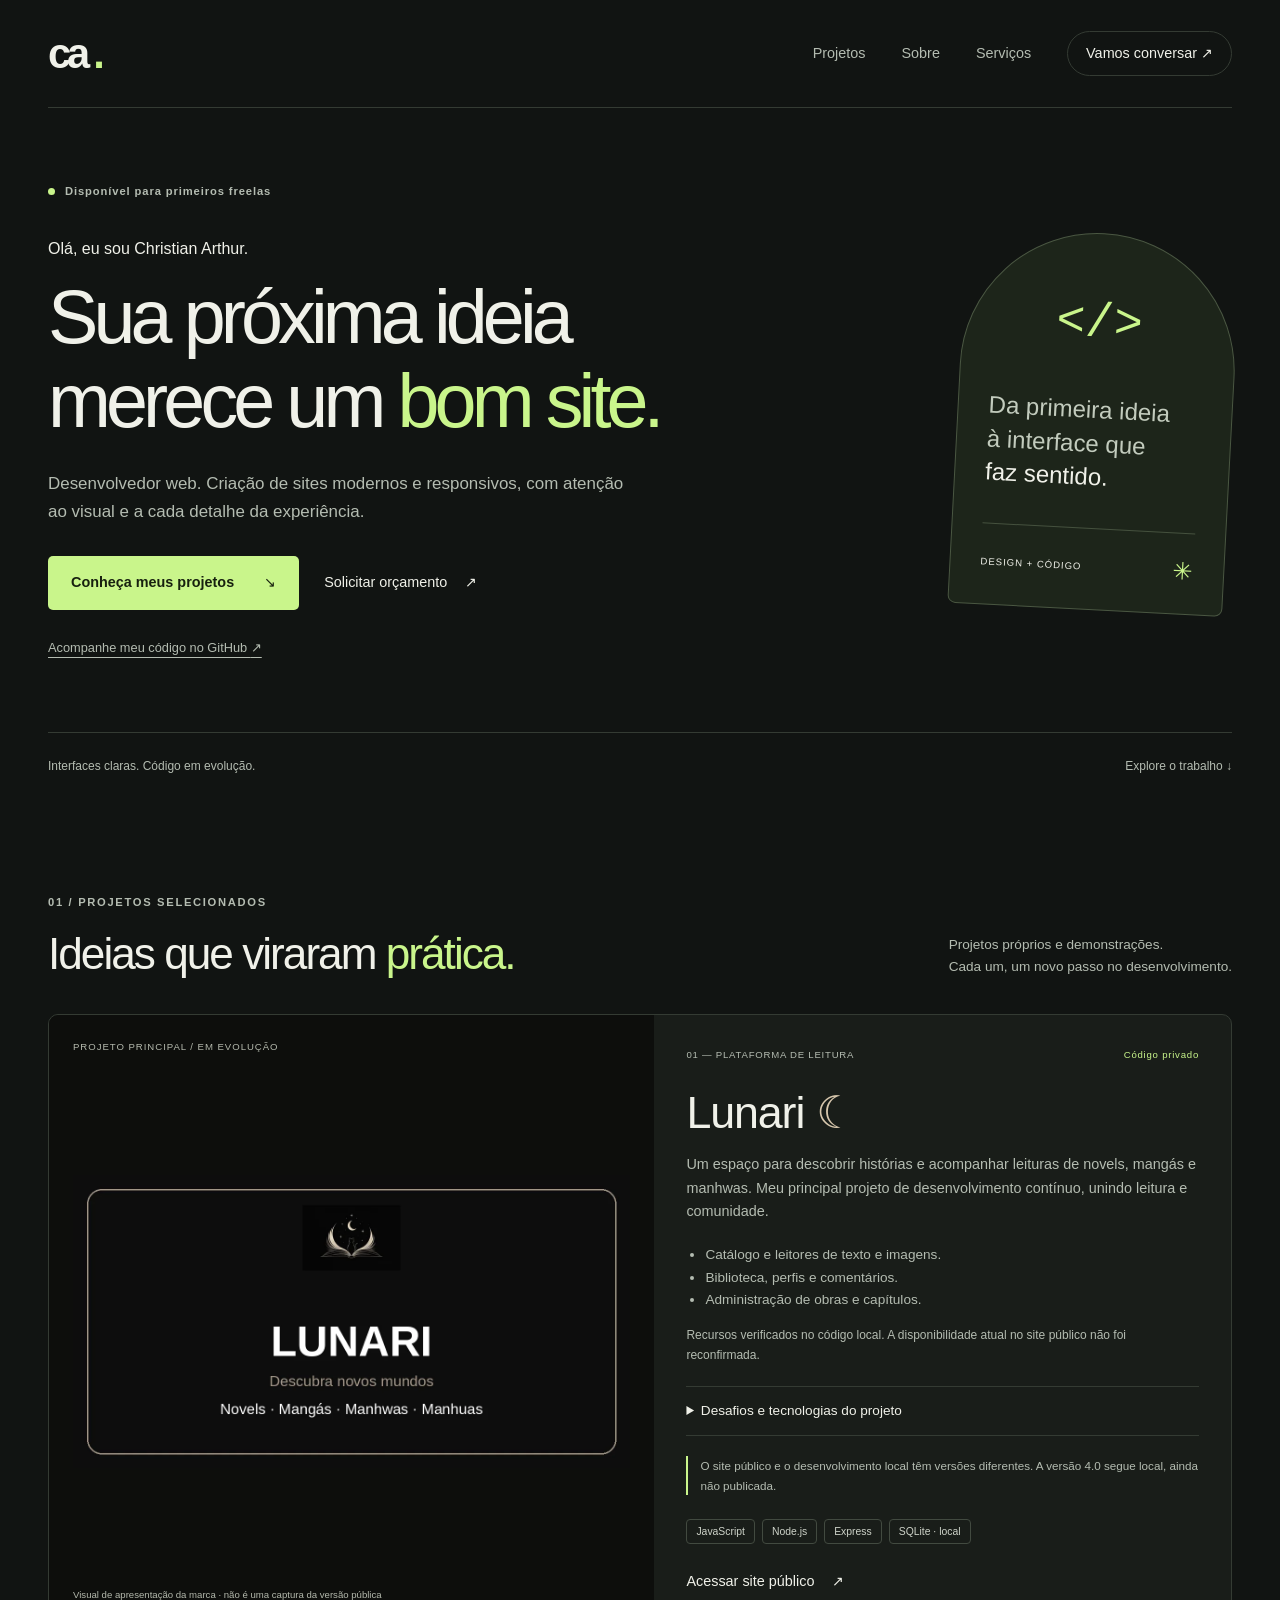
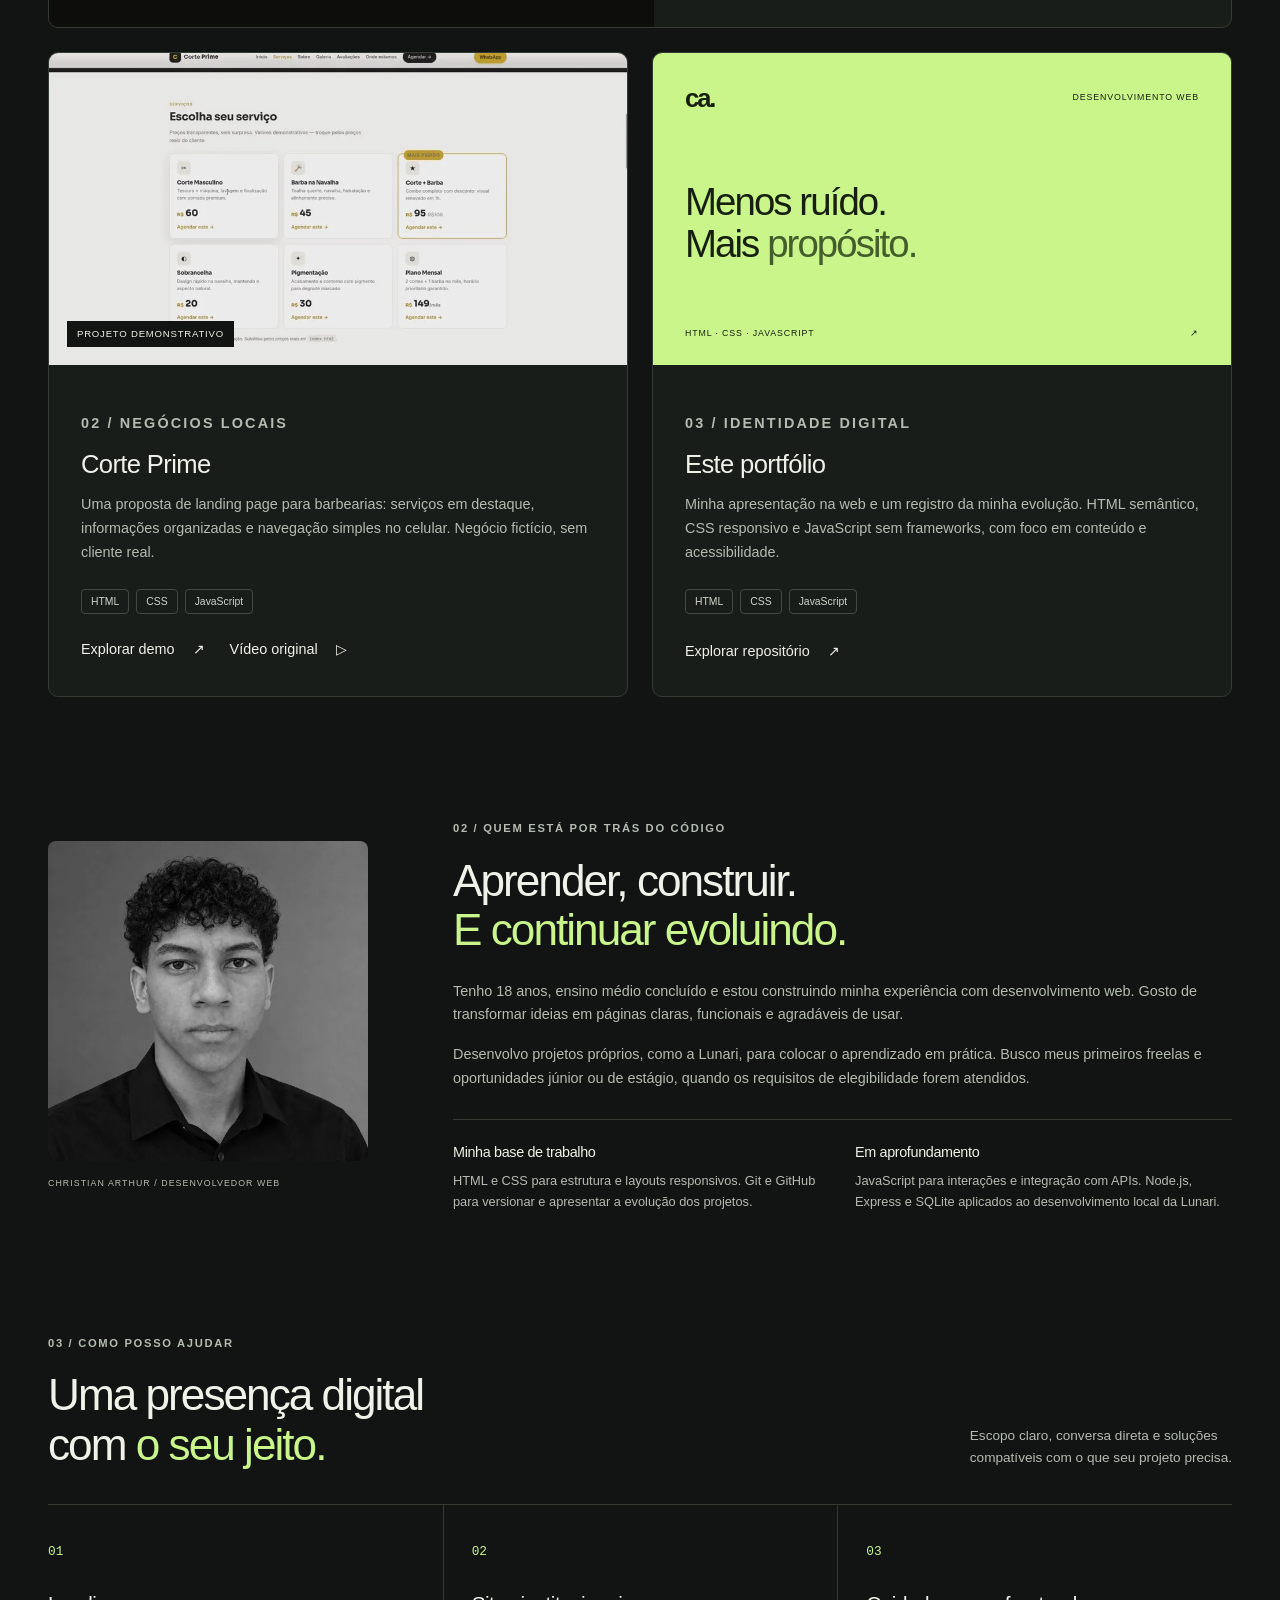
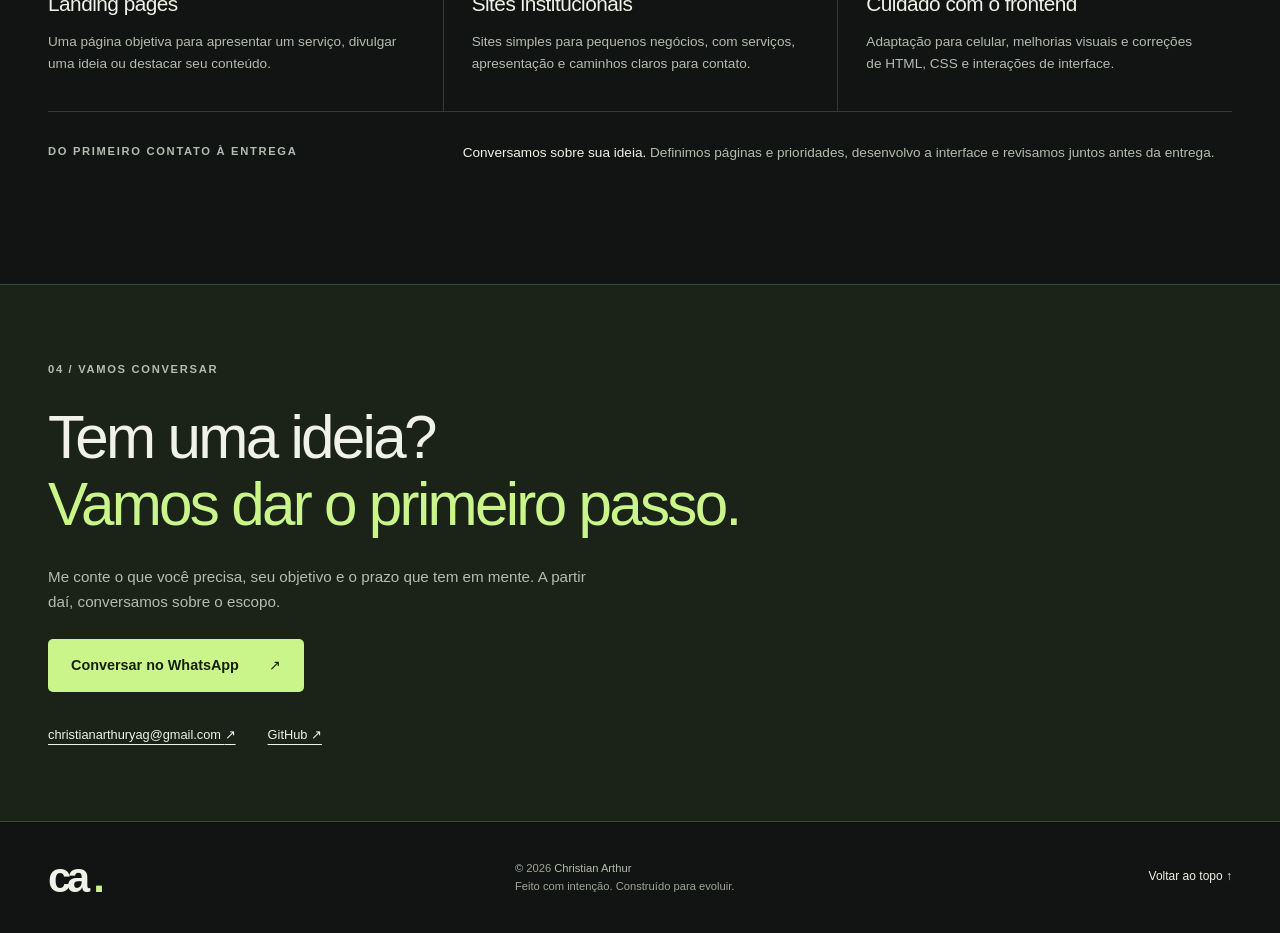
==== commit 41cb60d2: "style: organiza HTML e CSS para facilitar manutencao" ====
--- a/index.html
+++ b/index.html
@@ -1,75 +1,523 @@
-<!doctype html>
+<!DOCTYPE html>
 <html lang="pt-BR">
-<head>
-  <meta charset="utf-8">
-  <meta name="viewport" content="width=device-width, initial-scale=1">
-  <meta name="description" content="Christian Arthur, desenvolvedor web. Landing pages, sites responsivos e melhorias de frontend. Conheça a Lunari e meus projetos.">
-  <meta name="theme-color" content="#111412">
-  <meta property="og:title" content="Christian Arthur — Desenvolvimento web">
-  <meta property="og:description" content="Sites com propósito. Interfaces com cuidado. Conheça meus projetos e vamos conversar sobre sua ideia.">
-  <meta property="og:type" content="website">
-  <meta property="og:locale" content="pt_BR">
-  <title>Christian Arthur — Desenvolvedor Web</title>
-  <link rel="icon" href="assets/favicon.svg" type="image/svg+xml">
-  <link rel="stylesheet" href="style.css">
-  <script src="inte.js" defer></script>
-</head>
-<body>
-  <a class="skip-link" href="#conteudo">Pular para o conteúdo</a>
+ <head>
+  <meta charset="utf-8"/>
+  <meta content="width=device-width, initial-scale=1" name="viewport"/>
+  <meta content="Christian Arthur, desenvolvedor web. Landing pages, sites responsivos e melhorias de frontend. Conheça a Lunari e meus projetos." name="description"/>
+  <meta content="#111412" name="theme-color"/>
+  <meta content="Christian Arthur — Desenvolvimento web" property="og:title"/>
+  <meta content="Sites com propósito. Interfaces com cuidado. Conheça meus projetos e vamos conversar sobre sua ideia." property="og:description"/>
+  <meta content="website" property="og:type"/>
+  <meta content="pt_BR" property="og:locale"/>
+  <title>
+   Christian Arthur — Desenvolvedor Web
+  </title>
+  <link href="assets/favicon.svg" rel="icon" type="image/svg+xml"/>
+  <link href="style.css" rel="stylesheet"/>
+  <script defer="" src="inte.js">
+  </script>
+ </head>
+ <body>
+  <a class="skip-link" href="#conteudo">
+   Pular para o conteúdo
+  </a>
   <header class="header wrap">
-    <a class="brand" href="#inicio" aria-label="Christian Arthur, início">ca<span>.</span></a>
-    <button class="menu-toggle" type="button" aria-expanded="false" aria-controls="menu" hidden>Menu <span aria-hidden="true">☰</span></button>
-    <nav id="menu" aria-label="Navegação principal">
-      <a href="#projetos">Projetos</a><a href="#sobre">Sobre</a><a href="#servicos">Serviços</a><a class="nav-contact" href="#contato">Vamos conversar <span aria-hidden="true">↗</span></a>
-    </nav>
+   <a aria-label="Christian Arthur, início" class="brand" href="#inicio">
+    ca
+    <span>
+     .
+    </span>
+   </a>
+   <button aria-controls="menu" aria-expanded="false" class="menu-toggle" hidden="" type="button">
+    Menu
+    <span aria-hidden="true">
+     ☰
+    </span>
+   </button>
+   <nav aria-label="Navegação principal" id="menu">
+    <a href="#projetos">
+     Projetos
+    </a>
+    <a href="#sobre">
+     Sobre
+    </a>
+    <a href="#servicos">
+     Serviços
+    </a>
+    <a class="nav-contact" href="#contato">
+     Vamos conversar
+     <span aria-hidden="true">
+      ↗
+     </span>
+    </a>
+   </nav>
   </header>
   <main id="conteudo">
-    <section id="inicio" class="hero wrap" aria-labelledby="titulo">
-      <div class="hero-copy">
-        <p class="eyebrow availability"><span aria-hidden="true"></span> Disponível para primeiros freelas</p>
-        <p class="intro">Olá, eu sou Christian Arthur.</p>
-        <h1 id="titulo">Sua próxima ideia<br>merece um <em>bom site.</em></h1>
-        <p class="lead">Desenvolvedor web. Criação de sites modernos e responsivos, com atenção ao visual e a cada detalhe da experiência.</p>
-        <div class="actions"><a class="button primary" href="#projetos">Conheça meus projetos <span aria-hidden="true">↘</span></a><a class="text-link" href="#contato">Solicitar orçamento <span aria-hidden="true">↗</span></a></div>
-        <a class="github-link" href="https://github.com/christianarthuryag-boop" target="_blank" rel="noopener noreferrer">Acompanhe meu código no GitHub <span aria-hidden="true">↗</span></a>
-      </div>
-      <aside class="hero-note" aria-label="Meu foco de desenvolvimento">
-        <span class="note-number" aria-hidden="true">&lt;/&gt;</span>
-        <p>Da primeira ideia<br>à interface que<br><strong>faz sentido.</strong></p>
-        <div class="note-footer"><span>DESIGN + CÓDIGO</span><span aria-hidden="true">✳</span></div>
-      </aside>
-      <div class="hero-bottom"><span>Interfaces claras. Código em evolução.</span><a href="#projetos">Explore o trabalho <span aria-hidden="true">↓</span></a></div>
-    </section>
-
-    <section id="projetos" class="section wrap" aria-labelledby="projetos-title">
-      <div class="section-heading"><div><p class="eyebrow">01 / PROJETOS SELECIONADOS</p><h2 id="projetos-title">Ideias que viraram <em>prática.</em></h2></div><p>Projetos próprios e demonstrações.<br>Cada um, um novo passo no desenvolvimento.</p></div>
-      <article class="featured project">
-        <div class="lunari-visual"><span class="visual-label">PROJETO PRINCIPAL / EM EVOLUÇÃO</span><img src="assets/images/lunari.webp" alt="Identidade visual da Lunari: um livro sob a lua e a frase Descubra novos mundos" width="1200" height="630" loading="lazy"><span class="visual-caption">Visual de apresentação da marca · não é uma captura da versão pública</span></div>
-        <div class="project-content"><div class="project-meta"><span>01 — PLATAFORMA DE LEITURA</span><span>Código privado</span></div><h3>Lunari<span aria-hidden="true"> ☾</span></h3><p>Um espaço para descobrir histórias e acompanhar leituras de novels, mangás e manhwas. Meu principal projeto de desenvolvimento contínuo, unindo leitura e comunidade.</p>
-          <ul class="features"><li>Catálogo e leitores de texto e imagens.</li><li>Biblioteca, perfis e comentários.</li><li>Administração de obras e capítulos.</li></ul>
-          <p class="small">Recursos verificados no código local. A disponibilidade atual no site público não foi reconfirmada.</p>
-          <details><summary>Desafios e tecnologias do projeto</summary><p>Organizar diferentes formatos de leitura, conectar interfaces a uma API e respeitar permissões de usuários e administradores são desafios presentes no código.</p><p>HTML, CSS e JavaScript no frontend; Node.js e Express no backend. SQLite faz parte da versão local e não foi confirmado em produção.</p></details>
-          <p class="version-note">O site público e o desenvolvimento local têm versões diferentes. A versão 4.0 segue local, ainda não publicada.</p>
-          <div class="tags" aria-label="Tecnologias"><span>JavaScript</span><span>Node.js</span><span>Express</span><span>SQLite · local</span></div>
-          <a class="text-link" href="https://lunari.nautilus.host/" target="_blank" rel="noopener noreferrer">Acessar site público <span aria-hidden="true">↗</span></a>
-        </div>
-      </article>
-      <div class="project-grid">
-        <article class="project secondary"><a class="project-image" href="demos/corte-prime/" aria-label="Explorar a demonstração Corte Prime"><img src="assets/images/corte-prime.webp" alt="Apresentação visual original do projeto Corte Prime" width="1000" height="563" loading="lazy"><span class="image-label">PROJETO DEMONSTRATIVO</span></a><div class="project-content"><p class="eyebrow">02 / NEGÓCIOS LOCAIS</p><h3>Corte Prime</h3><p>Uma proposta de landing page para barbearias: serviços em destaque, informações organizadas e navegação simples no celular. Negócio fictício, sem cliente real.</p><div class="tags"><span>HTML</span><span>CSS</span><span>JavaScript</span></div><div class="actions"><a class="text-link" href="demos/corte-prime/">Explorar demo <span aria-hidden="true">↗</span></a><button class="text-link video-trigger" type="button" hidden>Vídeo original <span aria-hidden="true">▷</span></button></div></div></article>
-        <article class="project secondary"><div class="portfolio-art" aria-hidden="true"><div class="mini-header">ca. <span>DESENVOLVIMENTO WEB</span></div><p>Menos ruído.<br>Mais <em>propósito.</em></p><div class="mini-bottom">HTML · CSS · JAVASCRIPT <span>↗</span></div></div><div class="project-content"><p class="eyebrow">03 / IDENTIDADE DIGITAL</p><h3>Este portfólio</h3><p>Minha apresentação na web e um registro da minha evolução. HTML semântico, CSS responsivo e JavaScript sem frameworks, com foco em conteúdo e acessibilidade.</p><div class="tags"><span>HTML</span><span>CSS</span><span>JavaScript</span></div><a class="text-link" href="https://github.com/christianarthuryag-boop/Portif-lio" target="_blank" rel="noopener noreferrer">Explorar repositório <span aria-hidden="true">↗</span></a></div></article>
-      </div>
-    </section>
-
-    <section id="sobre" class="section about wrap" aria-labelledby="sobre-title">
-      <div class="portrait"><img src="assets/images/christian.webp" alt="Christian Arthur" width="540" height="540" loading="lazy"><span>CHRISTIAN ARTHUR / DESENVOLVEDOR WEB</span></div>
-      <div><p class="eyebrow">02 / QUEM ESTÁ POR TRÁS DO CÓDIGO</p><h2 id="sobre-title">Aprender, construir.<br><em>E continuar evoluindo.</em></h2><p>Tenho 18 anos, ensino médio concluído e estou construindo minha experiência com desenvolvimento web. Gosto de transformar ideias em páginas claras, funcionais e agradáveis de usar.</p><p>Desenvolvo projetos próprios, como a Lunari, para colocar o aprendizado em prática. Busco meus primeiros freelas e oportunidades júnior ou de estágio, quando os requisitos de elegibilidade forem atendidos.</p><div class="knowledge"><div><h3>Minha base de trabalho</h3><p>HTML e CSS para estrutura e layouts responsivos. Git e GitHub para versionar e apresentar a evolução dos projetos.</p></div><div><h3>Em aprofundamento</h3><p>JavaScript para interações e integração com APIs. Node.js, Express e SQLite aplicados ao desenvolvimento local da Lunari.</p></div></div></div>
-    </section>
-
-    <section id="servicos" class="section wrap" aria-labelledby="servicos-title"><div class="section-heading"><div><p class="eyebrow">03 / COMO POSSO AJUDAR</p><h2 id="servicos-title">Uma presença digital<br>com <em>o seu jeito.</em></h2></div><p>Escopo claro, conversa direta e soluções<br>compatíveis com o que seu projeto precisa.</p></div><div class="services"><article><span>01</span><h3>Landing pages</h3><p>Uma página objetiva para apresentar um serviço, divulgar uma ideia ou destacar seu conteúdo.</p></article><article><span>02</span><h3>Sites institucionais</h3><p>Sites simples para pequenos negócios, com serviços, apresentação e caminhos claros para contato.</p></article><article><span>03</span><h3>Cuidado com o frontend</h3><p>Adaptação para celular, melhorias visuais e correções de HTML, CSS e interações de interface.</p></article></div><div class="process"><p class="eyebrow">DO PRIMEIRO CONTATO À ENTREGA</p><p><strong>Conversamos sobre sua ideia.</strong> Definimos páginas e prioridades, desenvolvo a interface e revisamos juntos antes da entrega.</p></div></section>
-
-    <section id="contato" class="contact section" aria-labelledby="contato-title"><div class="wrap"><p class="eyebrow">04 / VAMOS CONVERSAR</p><h2 id="contato-title">Tem uma ideia?<br><em>Vamos dar o primeiro passo.</em></h2><p>Me conte o que você precisa, seu objetivo e o prazo que tem em mente. A partir daí, conversamos sobre o escopo.</p><a class="button primary" href="https://wa.me/5531991420064" target="_blank" rel="noopener noreferrer">Conversar no WhatsApp <span aria-hidden="true">↗</span></a><div class="contact-links"><a href="mailto:christianarthuryag@gmail.com">christianarthuryag@gmail.com <span aria-hidden="true">↗</span></a><a href="https://github.com/christianarthuryag-boop" target="_blank" rel="noopener noreferrer">GitHub <span aria-hidden="true">↗</span></a></div></div></section>
+   <section aria-labelledby="titulo" class="hero wrap" id="inicio">
+    <div class="hero-copy">
+     <p class="eyebrow availability">
+      <span aria-hidden="true">
+      </span>
+      Disponível para primeiros freelas
+     </p>
+     <p class="intro">
+      Olá, eu sou Christian Arthur.
+     </p>
+     <h1 id="titulo">
+      Sua próxima ideia
+      <br/>
+      merece um
+      <em>
+       bom site.
+      </em>
+     </h1>
+     <p class="lead">
+      Desenvolvedor web. Criação de sites modernos e responsivos, com atenção ao visual e a cada detalhe da experiência.
+     </p>
+     <div class="actions">
+      <a class="button primary" href="#projetos">
+       Conheça meus projetos
+       <span aria-hidden="true">
+        ↘
+       </span>
+      </a>
+      <a class="text-link" href="#contato">
+       Solicitar orçamento
+       <span aria-hidden="true">
+        ↗
+       </span>
+      </a>
+     </div>
+     <a class="github-link" href="https://github.com/christianarthuryag-boop" rel="noopener noreferrer" target="_blank">
+      Acompanhe meu código no GitHub
+      <span aria-hidden="true">
+       ↗
+      </span>
+     </a>
+    </div>
+    <aside aria-label="Meu foco de desenvolvimento" class="hero-note">
+     <span aria-hidden="true" class="note-number">
+      &lt;/&gt;
+     </span>
+     <p>
+      Da primeira ideia
+      <br/>
+      à interface que
+      <br/>
+      <strong>
+       faz sentido.
+      </strong>
+     </p>
+     <div class="note-footer">
+      <span>
+       DESIGN + CÓDIGO
+      </span>
+      <span aria-hidden="true">
+       ✳
+      </span>
+     </div>
+    </aside>
+    <div class="hero-bottom">
+     <span>
+      Interfaces claras. Código em evolução.
+     </span>
+     <a href="#projetos">
+      Explore o trabalho
+      <span aria-hidden="true">
+       ↓
+      </span>
+     </a>
+    </div>
+   </section>
+   <section aria-labelledby="projetos-title" class="section wrap" id="projetos">
+    <div class="section-heading">
+     <div>
+      <p class="eyebrow">
+       01 / PROJETOS SELECIONADOS
+      </p>
+      <h2 id="projetos-title">
+       Ideias que viraram
+       <em>
+        prática.
+       </em>
+      </h2>
+     </div>
+     <p>
+      Projetos próprios e demonstrações.
+      <br/>
+      Cada um, um novo passo no desenvolvimento.
+     </p>
+    </div>
+    <article class="featured project">
+     <div class="lunari-visual">
+      <span class="visual-label">
+       PROJETO PRINCIPAL / EM EVOLUÇÃO
+      </span>
+      <img alt="Identidade visual da Lunari: um livro sob a lua e a frase Descubra novos mundos" height="630" loading="lazy" src="assets/images/lunari.webp" width="1200"/>
+      <span class="visual-caption">
+       Visual de apresentação da marca · não é uma captura da versão pública
+      </span>
+     </div>
+     <div class="project-content">
+      <div class="project-meta">
+       <span>
+        01 — PLATAFORMA DE LEITURA
+       </span>
+       <span>
+        Código privado
+       </span>
+      </div>
+      <h3>
+       Lunari
+       <span aria-hidden="true">
+        ☾
+       </span>
+      </h3>
+      <p>
+       Um espaço para descobrir histórias e acompanhar leituras de novels, mangás e manhwas. Meu principal projeto de desenvolvimento contínuo, unindo leitura e comunidade.
+      </p>
+      <ul class="features">
+       <li>
+        Catálogo e leitores de texto e imagens.
+       </li>
+       <li>
+        Biblioteca, perfis e comentários.
+       </li>
+       <li>
+        Administração de obras e capítulos.
+       </li>
+      </ul>
+      <p class="small">
+       Recursos verificados no código local. A disponibilidade atual no site público não foi reconfirmada.
+      </p>
+      <details>
+       <summary>
+        Desafios e tecnologias do projeto
+       </summary>
+       <p>
+        Organizar diferentes formatos de leitura, conectar interfaces a uma API e respeitar permissões de usuários e administradores são desafios presentes no código.
+       </p>
+       <p>
+        HTML, CSS e JavaScript no frontend; Node.js e Express no backend. SQLite faz parte da versão local e não foi confirmado em produção.
+       </p>
+      </details>
+      <p class="version-note">
+       O site público e o desenvolvimento local têm versões diferentes. A versão 4.0 segue local, ainda não publicada.
+      </p>
+      <div aria-label="Tecnologias" class="tags">
+       <span>
+        JavaScript
+       </span>
+       <span>
+        Node.js
+       </span>
+       <span>
+        Express
+       </span>
+       <span>
+        SQLite · local
+       </span>
+      </div>
+      <a class="text-link" href="https://lunari.nautilus.host/" rel="noopener noreferrer" target="_blank">
+       Acessar site público
+       <span aria-hidden="true">
+        ↗
+       </span>
+      </a>
+     </div>
+    </article>
+    <div class="project-grid">
+     <article class="project secondary">
+      <a aria-label="Explorar a demonstração Corte Prime" class="project-image" href="demos/corte-prime/">
+       <img alt="Apresentação visual original do projeto Corte Prime" height="563" loading="lazy" src="assets/images/corte-prime.webp" width="1000"/>
+       <span class="image-label">
+        PROJETO DEMONSTRATIVO
+       </span>
+      </a>
+      <div class="project-content">
+       <p class="eyebrow">
+        02 / NEGÓCIOS LOCAIS
+       </p>
+       <h3>
+        Corte Prime
+       </h3>
+       <p>
+        Uma proposta de landing page para barbearias: serviços em destaque, informações organizadas e navegação simples no celular. Negócio fictício, sem cliente real.
+       </p>
+       <div class="tags">
+        <span>
+         HTML
+        </span>
+        <span>
+         CSS
+        </span>
+        <span>
+         JavaScript
+        </span>
+       </div>
+       <div class="actions">
+        <a class="text-link" href="demos/corte-prime/">
+         Explorar demo
+         <span aria-hidden="true">
+          ↗
+         </span>
+        </a>
+        <button class="text-link video-trigger" hidden="" type="button">
+         Vídeo original
+         <span aria-hidden="true">
+          ▷
+         </span>
+        </button>
+       </div>
+      </div>
+     </article>
+     <article class="project secondary">
+      <div aria-hidden="true" class="portfolio-art">
+       <div class="mini-header">
+        ca.
+        <span>
+         DESENVOLVIMENTO WEB
+        </span>
+       </div>
+       <p>
+        Menos ruído.
+        <br/>
+        Mais
+        <em>
+         propósito.
+        </em>
+       </p>
+       <div class="mini-bottom">
+        HTML · CSS · JAVASCRIPT
+        <span>
+         ↗
+        </span>
+       </div>
+      </div>
+      <div class="project-content">
+       <p class="eyebrow">
+        03 / IDENTIDADE DIGITAL
+       </p>
+       <h3>
+        Este portfólio
+       </h3>
+       <p>
+        Minha apresentação na web e um registro da minha evolução. HTML semântico, CSS responsivo e JavaScript sem frameworks, com foco em conteúdo e acessibilidade.
+       </p>
+       <div class="tags">
+        <span>
+         HTML
+        </span>
+        <span>
+         CSS
+        </span>
+        <span>
+         JavaScript
+        </span>
+       </div>
+       <a class="text-link" href="https://github.com/christianarthuryag-boop/Portif-lio" rel="noopener noreferrer" target="_blank">
+        Explorar repositório
+        <span aria-hidden="true">
+         ↗
+        </span>
+       </a>
+      </div>
+     </article>
+    </div>
+   </section>
+   <section aria-labelledby="sobre-title" class="section about wrap" id="sobre">
+    <div class="portrait">
+     <img alt="Christian Arthur" height="540" loading="lazy" src="assets/images/christian.webp" width="540"/>
+     <span>
+      CHRISTIAN ARTHUR / DESENVOLVEDOR WEB
+     </span>
+    </div>
+    <div>
+     <p class="eyebrow">
+      02 / QUEM ESTÁ POR TRÁS DO CÓDIGO
+     </p>
+     <h2 id="sobre-title">
+      Aprender, construir.
+      <br/>
+      <em>
+       E continuar evoluindo.
+      </em>
+     </h2>
+     <p>
+      Tenho 18 anos, ensino médio concluído e estou construindo minha experiência com desenvolvimento web. Gosto de transformar ideias em páginas claras, funcionais e agradáveis de usar.
+     </p>
+     <p>
+      Desenvolvo projetos próprios, como a Lunari, para colocar o aprendizado em prática. Busco meus primeiros freelas e oportunidades júnior ou de estágio, quando os requisitos de elegibilidade forem atendidos.
+     </p>
+     <div class="knowledge">
+      <div>
+       <h3>
+        Minha base de trabalho
+       </h3>
+       <p>
+        HTML e CSS para estrutura e layouts responsivos. Git e GitHub para versionar e apresentar a evolução dos projetos.
+       </p>
+      </div>
+      <div>
+       <h3>
+        Em aprofundamento
+       </h3>
+       <p>
+        JavaScript para interações e integração com APIs. Node.js, Express e SQLite aplicados ao desenvolvimento local da Lunari.
+       </p>
+      </div>
+     </div>
+    </div>
+   </section>
+   <section aria-labelledby="servicos-title" class="section wrap" id="servicos">
+    <div class="section-heading">
+     <div>
+      <p class="eyebrow">
+       03 / COMO POSSO AJUDAR
+      </p>
+      <h2 id="servicos-title">
+       Uma presença digital
+       <br/>
+       com
+       <em>
+        o seu jeito.
+       </em>
+      </h2>
+     </div>
+     <p>
+      Escopo claro, conversa direta e soluções
+      <br/>
+      compatíveis com o que seu projeto precisa.
+     </p>
+    </div>
+    <div class="services">
+     <article>
+      <span>
+       01
+      </span>
+      <h3>
+       Landing pages
+      </h3>
+      <p>
+       Uma página objetiva para apresentar um serviço, divulgar uma ideia ou destacar seu conteúdo.
+      </p>
+     </article>
+     <article>
+      <span>
+       02
+      </span>
+      <h3>
+       Sites institucionais
+      </h3>
+      <p>
+       Sites simples para pequenos negócios, com serviços, apresentação e caminhos claros para contato.
+      </p>
+     </article>
+     <article>
+      <span>
+       03
+      </span>
+      <h3>
+       Cuidado com o frontend
+      </h3>
+      <p>
+       Adaptação para celular, melhorias visuais e correções de HTML, CSS e interações de interface.
+      </p>
+     </article>
+    </div>
+    <div class="process">
+     <p class="eyebrow">
+      DO PRIMEIRO CONTATO À ENTREGA
+     </p>
+     <p>
+      <strong>
+       Conversamos sobre sua ideia.
+      </strong>
+      Definimos páginas e prioridades, desenvolvo a interface e revisamos juntos antes da entrega.
+     </p>
+    </div>
+   </section>
+   <section aria-labelledby="contato-title" class="contact section" id="contato">
+    <div class="wrap">
+     <p class="eyebrow">
+      04 / VAMOS CONVERSAR
+     </p>
+     <h2 id="contato-title">
+      Tem uma ideia?
+      <br/>
+      <em>
+       Vamos dar o primeiro passo.
+      </em>
+     </h2>
+     <p>
+      Me conte o que você precisa, seu objetivo e o prazo que tem em mente. A partir daí, conversamos sobre o escopo.
+     </p>
+     <a class="button primary" href="https://wa.me/5531991420064" rel="noopener noreferrer" target="_blank">
+      Conversar no WhatsApp
+      <span aria-hidden="true">
+       ↗
+      </span>
+     </a>
+     <div class="contact-links">
+      <a href="mailto:christianarthuryag@gmail.com">
+       christianarthuryag@gmail.com
+       <span aria-hidden="true">
+        ↗
+       </span>
+      </a>
+      <a href="https://github.com/christianarthuryag-boop" rel="noopener noreferrer" target="_blank">
+       GitHub
+       <span aria-hidden="true">
+        ↗
+       </span>
+      </a>
+     </div>
+    </div>
+   </section>
   </main>
-  <footer class="wrap"><a class="brand" href="#inicio" aria-label="Voltar ao início">ca<span>.</span></a><p>© <span id="ano">2026</span> Christian Arthur<br><span>Feito com intenção. Construído para evoluir.</span></p><a href="#inicio">Voltar ao topo ↑</a></footer>
-  <dialog id="demo-modal" aria-labelledby="demo-title"><div class="dialog-heading"><h2 id="demo-title">Corte Prime · vídeo original</h2><button class="close-modal" type="button" aria-label="Fechar vídeo">✕</button></div><p class="small">Registro da demonstração anterior. Negócio, avaliações e dados comerciais exibidos são fictícios; a demo navegável foi revisada.</p><video controls playsinline preload="none" poster="assets/images/corte-prime.webp"><source src="assets/videos/corte-prime-demo.mp4" type="video/mp4">Seu navegador não reproduz este vídeo.</video><p><a href="assets/videos/corte-prime-demo.mp4">Abrir o arquivo de vídeo</a></p></dialog>
-</body>
+  <footer class="wrap">
+   <a aria-label="Voltar ao início" class="brand" href="#inicio">
+    ca
+    <span>
+     .
+    </span>
+   </a>
+   <p>
+    ©
+    <span id="ano">
+     2026
+    </span>
+    Christian Arthur
+    <br/>
+    <span>
+     Feito com intenção. Construído para evoluir.
+    </span>
+   </p>
+   <a href="#inicio">
+    Voltar ao topo ↑
+   </a>
+  </footer>
+  <dialog aria-labelledby="demo-title" id="demo-modal">
+   <div class="dialog-heading">
+    <h2 id="demo-title">
+     Corte Prime · vídeo original
+    </h2>
+    <button aria-label="Fechar vídeo" class="close-modal" type="button">
+     ✕
+    </button>
+   </div>
+   <p class="small">
+    Registro da demonstração anterior. Negócio, avaliações e dados comerciais exibidos são fictícios; a demo navegável foi revisada.
+   </p>
+   <video controls="" playsinline="" poster="assets/images/corte-prime.webp" preload="none">
+    <source src="assets/videos/corte-prime-demo.mp4" type="video/mp4"/>
+    Seu navegador não reproduz este vídeo.
+   </video>
+   <p>
+    <a href="assets/videos/corte-prime-demo.mp4">
+     Abrir o arquivo de vídeo
+    </a>
+   </p>
+  </dialog>
+ </body>
 </html>
--- a/style.css
+++ b/style.css
@@ -1 +1,959 @@
-:root{color-scheme:dark;--bg:#111412;--panel:#191d19;--line:#343b33;--text:#f0f1e9;--muted:#b4bcb1;--accent:#c9f58b;--ink:#17200f;font-family:Inter,"Segoe UI",Arial,sans-serif;font-synthesis:none}*{box-sizing:border-box}html{scroll-behavior:smooth;scroll-padding-top:30px}body{margin:0;background:var(--bg);color:var(--text);line-height:1.65}a{color:inherit;text-underline-offset:5px}button{font:inherit;color:inherit;cursor:pointer}a,button,summary{-webkit-tap-highlight-color:transparent}a:focus-visible,button:focus-visible,summary:focus-visible{outline:3px solid var(--accent);outline-offset:6px}img{display:block;max-width:100%;height:auto}h1,h2,h3,p{margin:0}h1,h2,h3{line-height:1.12;font-weight:500}h1{font-size:clamp(3rem,5.9vw,5.65rem);letter-spacing:-.065em}h2{font-size:clamp(2rem,3.45vw,3.4rem);letter-spacing:-.045em}h3{font-size:1.6rem;letter-spacing:-.025em}em{font-style:normal;color:var(--accent)}p{color:var(--muted)}[hidden]{display:none!important}.wrap{width:min(1220px,calc(100% - 96px));margin-inline:auto}.header{display:flex;justify-content:space-between;align-items:center;min-height:108px;border-bottom:1px solid var(--line);gap:24px}.brand{font-size:2.6rem;font-weight:700;letter-spacing:-.1em;text-decoration:none;line-height:1}.brand span{color:var(--accent)}nav{display:flex;align-items:center;gap:36px}nav a{text-decoration:none;font-size:.9rem;color:var(--muted)}nav a:hover{color:var(--accent)}nav .nav-contact{color:var(--text);border:1px solid var(--line);padding:10px 18px;border-radius:99px}.menu-toggle{display:none;background:none;border:1px solid var(--line);border-radius:8px;padding:8px 12px}.hero{display:grid;grid-template-columns:1fr 275px;gap:50px;padding-top:74px}.eyebrow{font-size:.7rem;letter-spacing:.15em;font-weight:600;color:var(--muted)}.availability{display:flex;align-items:center;gap:10px;letter-spacing:.08em}.availability>span{width:7px;height:7px;background:var(--accent);border-radius:50%}.intro{margin:36px 0 12px;color:var(--text)}.lead{max-width:580px;font-size:1.06rem;margin:26px 0 30px}.actions{display:flex;align-items:center;gap:25px;flex-wrap:wrap}.button{display:inline-flex;justify-content:center;align-items:center;gap:30px;padding:15px 23px;border-radius:5px;text-decoration:none;font-size:.9rem;font-weight:600;transition:background .2s,transform .2s}.primary{background:var(--accent);color:var(--ink)}.primary:hover{background:#dbffac;transform:translateY(-2px)}.text-link{display:inline-flex;align-items:center;gap:18px;text-decoration:none;font-size:.9rem;font-weight:500;background:none;border:0;padding:0}.text-link:hover{color:var(--accent)}.github-link{display:inline-block;margin-top:27px;font-size:.8rem;color:var(--muted)}.hero-note{align-self:center;border:1px solid #4a5742;background:#1d251a;border-radius:140px 140px 8px 8px;padding:50px 30px 22px;transform:rotate(3deg)}.note-number{display:block;font-size:3rem;color:var(--accent);font-family:monospace;text-align:center;margin-bottom:30px}.hero-note p{font-size:1.5rem;line-height:1.4;color:#c2cbbd}.hero-note strong{color:var(--text);font-weight:500}.note-footer{border-top:1px solid #45513e;margin-top:34px;padding-top:18px;display:flex;justify-content:space-between;align-items:center;font-size:.6rem;letter-spacing:.1em}.note-footer>span:last-child{font-size:1.5rem;color:var(--accent)}.hero-bottom{grid-column:1/-1;border-top:1px solid var(--line);padding:24px 0;display:flex;justify-content:space-between;color:var(--muted);font-size:.75rem;margin-top:22px}.hero-bottom a{text-decoration:none}.section{padding-top:92px;padding-bottom:30px;scroll-margin-top:20px}.section-heading{display:flex;align-items:flex-end;justify-content:space-between;gap:30px;margin-bottom:35px}.section-heading .eyebrow,.about .eyebrow{margin-bottom:18px}.section-heading>p{font-size:.85rem;max-width:340px}.project{border:1px solid var(--line);border-radius:10px;overflow:hidden;background:var(--panel)}.featured{display:grid;grid-template-columns:1.05fr 1fr}.lunari-visual{background:#0d0e0c;display:flex;flex-direction:column;justify-content:space-between;min-width:0;padding:24px}.visual-label,.visual-caption{font-size:.6rem;letter-spacing:.1em;color:#b4b9ad}.visual-caption{letter-spacing:0;line-height:1.5}.lunari-visual img{margin:auto;width:100%;height:auto}.project-content{padding:32px}.project-meta{display:flex;justify-content:space-between;gap:10px;color:var(--muted);font-size:.6rem;letter-spacing:.08em;margin-bottom:24px}.project-meta span:last-child{color:var(--accent)}.featured h3{font-size:2.8rem;margin-bottom:16px}.featured h3 span{color:#d7c7ad}.project-content>p{margin-top:15px;font-size:.9rem}.features{padding-left:19px;font-size:.85rem;color:var(--muted);margin-block:20px 12px}.small{font-size:.75rem!important;color:var(--muted)}details{margin-top:20px;border-block:1px solid var(--line);font-size:.85rem}summary{cursor:pointer;padding:13px 0;color:var(--text)}details p{padding-bottom:15px}p.version-note{font-size:.73rem;border-left:2px solid var(--accent);padding-left:12px;margin-top:20px}.tags{display:flex;flex-wrap:wrap;gap:7px;margin:24px 0}.tags span{border:1px solid #424a40;border-radius:4px;padding:3px 9px;font-size:.65rem;color:#ced3c9}.project-grid{display:grid;grid-template-columns:1fr 1fr;gap:24px;margin-top:24px}.project-image{display:block;position:relative;aspect-ratio:1.85;overflow:hidden;background:#141311}.project-image img{width:100%;height:100%;object-fit:cover;transition:transform .3s}.project-image:hover img{transform:scale(1.025)}.image-label{position:absolute;left:18px;bottom:18px;padding:5px 10px;background:#111412;color:#f0f1e9;font-size:.6rem;letter-spacing:.08em}.secondary h3{margin-top:14px}.portfolio-art{aspect-ratio:1.85;padding:24px 32px;background:#c9f58b;color:#17200f;display:flex;flex-direction:column;justify-content:space-between}.mini-header{font-size:1.6rem;font-weight:700;letter-spacing:-.08em;display:flex;align-items:center;justify-content:space-between}.mini-header span,.mini-bottom{font-size:.55rem;letter-spacing:.1em;font-weight:500}.portfolio-art p{color:#17200f;font-size:clamp(1.9rem,3vw,3rem);line-height:1.08;letter-spacing:-.05em}.portfolio-art em{color:#435d2b}.mini-bottom{display:flex;justify-content:space-between}.about{display:grid;grid-template-columns:320px 1fr;gap:85px;align-items:center}.portrait img{width:100%;aspect-ratio:1/1;object-fit:cover;border-radius:8px;filter:grayscale(1)}.portrait span{font-size:.55rem;letter-spacing:.12em;color:var(--muted);display:block;margin-top:15px}.about h2{margin-bottom:25px}.about p+p{margin-top:16px}.about>div>p:not(.eyebrow){font-size:.9rem}.knowledge{display:grid;grid-template-columns:1fr 1fr;gap:25px;border-top:1px solid var(--line);padding-top:24px;margin-top:28px}.knowledge h3{font-size:.9rem;margin-bottom:10px}.knowledge p{font-size:.8rem}.services{display:grid;grid-template-columns:repeat(3,1fr);border-block:1px solid var(--line)}.services article{padding:32px 28px 35px 0}.services article+article{border-left:1px solid var(--line);padding-left:28px}.services article>span{font-family:monospace;color:var(--accent);font-size:.8rem}.services h3{font-size:1.3rem;margin:28px 0 16px}.services p{font-size:.85rem}.process{display:grid;grid-template-columns:1fr 2fr;gap:30px;padding-top:30px}.process p:last-child{font-size:.85rem}.process strong{color:var(--text);font-weight:500}.contact{margin-top:90px;padding-block:75px;background:#1b2218;border-block:1px solid #3b4a31}.contact h2{font-size:clamp(2.3rem,4.7vw,4.4rem);margin-top:25px}.contact .wrap>p:not(.eyebrow){max-width:550px;font-size:.95rem;margin:25px 0}.contact-links{display:flex;gap:32px;margin-top:32px;font-size:.8rem;flex-wrap:wrap}.contact-links a{overflow-wrap:anywhere}footer{display:flex;align-items:center;justify-content:space-between;gap:25px;padding-block:35px}footer p{font-size:.7rem}footer p span{color:#9da697}footer>a:last-child{font-size:.75rem;text-decoration:none}.skip-link{position:fixed;top:8px;left:8px;z-index:100;background:var(--accent);color:var(--ink);padding:10px 20px;transform:translateY(-160%)}.skip-link:focus{transform:translateY(0)}dialog{border:1px solid var(--line);background:var(--panel);color:var(--text);border-radius:12px;width:min(850px,calc(100% - 32px));max-height:90dvh;padding:24px}dialog::backdrop{background:#000c}dialog video{display:block;width:100%;max-height:60dvh;margin-top:20px}dialog h2{font-size:1.3rem;letter-spacing:-.02em}.dialog-heading{display:flex;justify-content:space-between;align-items:center;gap:20px;margin-bottom:15px}.close-modal{border:1px solid var(--line);padding:7px 13px;background:none;border-radius:4px}dialog>p:last-child{font-size:.8rem;margin-top:15px}.modal-open{overflow:hidden}@media(min-width:1000px){.hero-copy{animation:arrive .6s ease-out}@keyframes arrive{from{opacity:.5;transform:translateY(10px)}to{opacity:1;transform:none}}}@media(max-width:1050px){.wrap{width:calc(100% - 56px)}.hero{grid-template-columns:1fr 220px;gap:25px}.hero-note{padding:40px 23px 20px}.about{grid-template-columns:240px 1fr;gap:40px}.project-content{padding:25px}}@media(max-width:768px){.wrap{width:calc(100% - 40px)}.header{min-height:83px;flex-wrap:wrap;gap:0}.brand{font-size:2.2rem}.js .menu-toggle{display:block}.header nav{width:100%;flex-wrap:wrap;gap:16px;padding-block:18px}.js .menu-toggle[aria-expanded=false]+nav{display:none}.js .menu-toggle[aria-expanded=true]+nav{display:flex}nav .nav-contact{padding:7px 12px}.hero{grid-template-columns:1fr;padding-top:45px;gap:25px}.hero h1{font-size:clamp(2.7rem,8vw,4.4rem)}.hero-note{display:none}.intro{margin-top:28px}.lead{font-size:1rem;max-width:540px}.hero-bottom{margin-top:15px;gap:20px;font-size:.65rem}.section{padding-top:65px}.section-heading{display:block}.section-heading>p{margin-top:20px}.featured{grid-template-columns:1fr}.lunari-visual{min-height:310px;gap:22px}.lunari-visual img{max-width:550px}.project-grid{gap:20px}.project-content{padding:23px}.project-grid .actions{gap:18px}.portfolio-art{padding:20px}.mini-header span{display:none}.about{grid-template-columns:1fr;gap:32px}.portrait{max-width:260px}.knowledge{gap:20px}.services{grid-template-columns:1fr}.services article{padding:25px 0}.services article+article{border-left:0;border-top:1px solid var(--line);padding-left:0}.services h3{margin:15px 0}.process{grid-template-columns:1fr;gap:15px}.contact{margin-top:60px;padding-block:50px}footer{flex-wrap:wrap}footer p{flex:1;min-width:170px}}@media(max-width:540px){.project-grid{grid-template-columns:1fr}.actions{gap:20px}.hero .actions{align-items:flex-start;flex-direction:column}.hero-bottom>span{max-width:140px}.knowledge{grid-template-columns:1fr}.project-meta{font-size:.55rem}.featured h3{font-size:2.5rem}.portfolio-art p{font-size:2.4rem}.contact-links{flex-direction:column;gap:18px}footer>a:last-child{width:100%}.header nav a{font-size:.8rem}.lunari-visual{padding:17px;min-height:240px}.visual-label{font-size:.5rem}}@media(prefers-reduced-motion:reduce){html{scroll-behavior:auto}*,*::before,*::after{animation:none!important;transition:none!important}}
+:root {
+  color-scheme: dark;
+  --bg: #111412;
+  --panel: #191d19;
+  --line: #343b33;
+  --text: #f0f1e9;
+  --muted: #b4bcb1;
+  --accent: #c9f58b;
+  --ink: #17200f;
+  font-family: Inter,"Segoe UI",Arial,sans-serif;
+  font-synthesis: none
+}
+
+* {
+  box-sizing: border-box
+}
+
+html {
+  scroll-behavior: smooth;
+  scroll-padding-top: 30px
+}
+
+body {
+  margin: 0;
+  background: var(--bg);
+  color: var(--text);
+  line-height: 1.65
+}
+
+a {
+  color: inherit;
+  text-underline-offset: 5px
+}
+
+button {
+  font: inherit;
+  color: inherit;
+  cursor: pointer
+}
+
+a,button,summary {
+  -webkit-tap-highlight-color: transparent
+}
+
+a:focus-visible,button:focus-visible,summary:focus-visible {
+  outline: 3px solid var(--accent);
+  outline-offset: 6px
+}
+
+img {
+  display: block;
+  max-width: 100%;
+  height: auto
+}
+
+h1,h2,h3,p {
+  margin: 0
+}
+
+h1,h2,h3 {
+  line-height: 1.12;
+  font-weight: 500
+}
+
+h1 {
+  font-size: clamp(3rem,5.9vw,5.65rem);
+  letter-spacing: -.065em
+}
+
+h2 {
+  font-size: clamp(2rem,3.45vw,3.4rem);
+  letter-spacing: -.045em
+}
+
+h3 {
+  font-size: 1.6rem;
+  letter-spacing: -.025em
+}
+
+em {
+  font-style: normal;
+  color: var(--accent)
+}
+
+p {
+  color: var(--muted)
+}
+
+[hidden] {
+  display: none!important
+}
+
+.wrap {
+  width: min(1220px,calc(100% - 96px));
+  margin-inline: auto
+}
+
+.header {
+  display: flex;
+  justify-content: space-between;
+  align-items: center;
+  min-height: 108px;
+  border-bottom: 1px solid var(--line);
+  gap: 24px
+}
+
+.brand {
+  font-size: 2.6rem;
+  font-weight: 700;
+  letter-spacing: -.1em;
+  text-decoration: none;
+  line-height: 1
+}
+
+.brand span {
+  color: var(--accent)
+}
+
+nav {
+  display: flex;
+  align-items: center;
+  gap: 36px
+}
+
+nav a {
+  text-decoration: none;
+  font-size: .9rem;
+  color: var(--muted)
+}
+
+nav a:hover {
+  color: var(--accent)
+}
+
+nav .nav-contact {
+  color: var(--text);
+  border: 1px solid var(--line);
+  padding: 10px 18px;
+  border-radius: 99px
+}
+
+.menu-toggle {
+  display: none;
+  background: none;
+  border: 1px solid var(--line);
+  border-radius: 8px;
+  padding: 8px 12px
+}
+
+.hero {
+  display: grid;
+  grid-template-columns: 1fr 275px;
+  gap: 50px;
+  padding-top: 74px
+}
+
+.eyebrow {
+  font-size: .7rem;
+  letter-spacing: .15em;
+  font-weight: 600;
+  color: var(--muted)
+}
+
+.availability {
+  display: flex;
+  align-items: center;
+  gap: 10px;
+  letter-spacing: .08em
+}
+
+.availability>span {
+  width: 7px;
+  height: 7px;
+  background: var(--accent);
+  border-radius: 50%
+}
+
+.intro {
+  margin: 36px 0 12px;
+  color: var(--text)
+}
+
+.lead {
+  max-width: 580px;
+  font-size: 1.06rem;
+  margin: 26px 0 30px
+}
+
+.actions {
+  display: flex;
+  align-items: center;
+  gap: 25px;
+  flex-wrap: wrap
+}
+
+.button {
+  display: inline-flex;
+  justify-content: center;
+  align-items: center;
+  gap: 30px;
+  padding: 15px 23px;
+  border-radius: 5px;
+  text-decoration: none;
+  font-size: .9rem;
+  font-weight: 600;
+  transition: background .2s,transform .2s
+}
+
+.primary {
+  background: var(--accent);
+  color: var(--ink)
+}
+
+.primary:hover {
+  background: #dbffac;
+  transform: translateY(-2px)
+}
+
+.text-link {
+  display: inline-flex;
+  align-items: center;
+  gap: 18px;
+  text-decoration: none;
+  font-size: .9rem;
+  font-weight: 500;
+  background: none;
+  border: 0;
+  padding: 0
+}
+
+.text-link:hover {
+  color: var(--accent)
+}
+
+.github-link {
+  display: inline-block;
+  margin-top: 27px;
+  font-size: .8rem;
+  color: var(--muted)
+}
+
+.hero-note {
+  align-self: center;
+  border: 1px solid #4a5742;
+  background: #1d251a;
+  border-radius: 140px 140px 8px 8px;
+  padding: 50px 30px 22px;
+  transform: rotate(3deg)
+}
+
+.note-number {
+  display: block;
+  font-size: 3rem;
+  color: var(--accent);
+  font-family: monospace;
+  text-align: center;
+  margin-bottom: 30px
+}
+
+.hero-note p {
+  font-size: 1.5rem;
+  line-height: 1.4;
+  color: #c2cbbd
+}
+
+.hero-note strong {
+  color: var(--text);
+  font-weight: 500
+}
+
+.note-footer {
+  border-top: 1px solid #45513e;
+  margin-top: 34px;
+  padding-top: 18px;
+  display: flex;
+  justify-content: space-between;
+  align-items: center;
+  font-size: .6rem;
+  letter-spacing: .1em
+}
+
+.note-footer>span:last-child {
+  font-size: 1.5rem;
+  color: var(--accent)
+}
+
+.hero-bottom {
+  grid-column: 1/-1;
+  border-top: 1px solid var(--line);
+  padding: 24px 0;
+  display: flex;
+  justify-content: space-between;
+  color: var(--muted);
+  font-size: .75rem;
+  margin-top: 22px
+}
+
+.hero-bottom a {
+  text-decoration: none
+}
+
+.section {
+  padding-top: 92px;
+  padding-bottom: 30px;
+  scroll-margin-top: 20px
+}
+
+.section-heading {
+  display: flex;
+  align-items: flex-end;
+  justify-content: space-between;
+  gap: 30px;
+  margin-bottom: 35px
+}
+
+.section-heading .eyebrow,.about .eyebrow {
+  margin-bottom: 18px
+}
+
+.section-heading>p {
+  font-size: .85rem;
+  max-width: 340px
+}
+
+.project {
+  border: 1px solid var(--line);
+  border-radius: 10px;
+  overflow: hidden;
+  background: var(--panel)
+}
+
+.featured {
+  display: grid;
+  grid-template-columns: 1.05fr 1fr
+}
+
+.lunari-visual {
+  background: #0d0e0c;
+  display: flex;
+  flex-direction: column;
+  justify-content: space-between;
+  min-width: 0;
+  padding: 24px
+}
+
+.visual-label,.visual-caption {
+  font-size: .6rem;
+  letter-spacing: .1em;
+  color: #b4b9ad
+}
+
+.visual-caption {
+  letter-spacing: 0;
+  line-height: 1.5
+}
+
+.lunari-visual img {
+  margin: auto;
+  width: 100%;
+  height: auto
+}
+
+.project-content {
+  padding: 32px
+}
+
+.project-meta {
+  display: flex;
+  justify-content: space-between;
+  gap: 10px;
+  color: var(--muted);
+  font-size: .6rem;
+  letter-spacing: .08em;
+  margin-bottom: 24px
+}
+
+.project-meta span:last-child {
+  color: var(--accent)
+}
+
+.featured h3 {
+  font-size: 2.8rem;
+  margin-bottom: 16px
+}
+
+.featured h3 span {
+  color: #d7c7ad
+}
+
+.project-content>p {
+  margin-top: 15px;
+  font-size: .9rem
+}
+
+.features {
+  padding-left: 19px;
+  font-size: .85rem;
+  color: var(--muted);
+  margin-block: 20px 12px
+}
+
+.small {
+  font-size: .75rem!important;
+  color: var(--muted)
+}
+
+details {
+  margin-top: 20px;
+  border-block: 1px solid var(--line);
+  font-size: .85rem
+}
+
+summary {
+  cursor: pointer;
+  padding: 13px 0;
+  color: var(--text)
+}
+
+details p {
+  padding-bottom: 15px
+}
+
+p.version-note {
+  font-size: .73rem;
+  border-left: 2px solid var(--accent);
+  padding-left: 12px;
+  margin-top: 20px
+}
+
+.tags {
+  display: flex;
+  flex-wrap: wrap;
+  gap: 7px;
+  margin: 24px 0
+}
+
+.tags span {
+  border: 1px solid #424a40;
+  border-radius: 4px;
+  padding: 3px 9px;
+  font-size: .65rem;
+  color: #ced3c9
+}
+
+.project-grid {
+  display: grid;
+  grid-template-columns: 1fr 1fr;
+  gap: 24px;
+  margin-top: 24px
+}
+
+.project-image {
+  display: block;
+  position: relative;
+  aspect-ratio: 1.85;
+  overflow: hidden;
+  background: #141311
+}
+
+.project-image img {
+  width: 100%;
+  height: 100%;
+  object-fit: cover;
+  transition: transform .3s
+}
+
+.project-image:hover img {
+  transform: scale(1.025)
+}
+
+.image-label {
+  position: absolute;
+  left: 18px;
+  bottom: 18px;
+  padding: 5px 10px;
+  background: #111412;
+  color: #f0f1e9;
+  font-size: .6rem;
+  letter-spacing: .08em
+}
+
+.secondary h3 {
+  margin-top: 14px
+}
+
+.portfolio-art {
+  aspect-ratio: 1.85;
+  padding: 24px 32px;
+  background: #c9f58b;
+  color: #17200f;
+  display: flex;
+  flex-direction: column;
+  justify-content: space-between
+}
+
+.mini-header {
+  font-size: 1.6rem;
+  font-weight: 700;
+  letter-spacing: -.08em;
+  display: flex;
+  align-items: center;
+  justify-content: space-between
+}
+
+.mini-header span,.mini-bottom {
+  font-size: .55rem;
+  letter-spacing: .1em;
+  font-weight: 500
+}
+
+.portfolio-art p {
+  color: #17200f;
+  font-size: clamp(1.9rem,3vw,3rem);
+  line-height: 1.08;
+  letter-spacing: -.05em
+}
+
+.portfolio-art em {
+  color: #435d2b
+}
+
+.mini-bottom {
+  display: flex;
+  justify-content: space-between
+}
+
+.about {
+  display: grid;
+  grid-template-columns: 320px 1fr;
+  gap: 85px;
+  align-items: center
+}
+
+.portrait img {
+  width: 100%;
+  aspect-ratio: 1/1;
+  object-fit: cover;
+  border-radius: 8px;
+  filter: grayscale(1)
+}
+
+.portrait span {
+  font-size: .55rem;
+  letter-spacing: .12em;
+  color: var(--muted);
+  display: block;
+  margin-top: 15px
+}
+
+.about h2 {
+  margin-bottom: 25px
+}
+
+.about p+p {
+  margin-top: 16px
+}
+
+.about>div>p:not(.eyebrow) {
+  font-size: .9rem
+}
+
+.knowledge {
+  display: grid;
+  grid-template-columns: 1fr 1fr;
+  gap: 25px;
+  border-top: 1px solid var(--line);
+  padding-top: 24px;
+  margin-top: 28px
+}
+
+.knowledge h3 {
+  font-size: .9rem;
+  margin-bottom: 10px
+}
+
+.knowledge p {
+  font-size: .8rem
+}
+
+.services {
+  display: grid;
+  grid-template-columns: repeat(3,1fr);
+  border-block: 1px solid var(--line)
+}
+
+.services article {
+  padding: 32px 28px 35px 0
+}
+
+.services article+article {
+  border-left: 1px solid var(--line);
+  padding-left: 28px
+}
+
+.services article>span {
+  font-family: monospace;
+  color: var(--accent);
+  font-size: .8rem
+}
+
+.services h3 {
+  font-size: 1.3rem;
+  margin: 28px 0 16px
+}
+
+.services p {
+  font-size: .85rem
+}
+
+.process {
+  display: grid;
+  grid-template-columns: 1fr 2fr;
+  gap: 30px;
+  padding-top: 30px
+}
+
+.process p:last-child {
+  font-size: .85rem
+}
+
+.process strong {
+  color: var(--text);
+  font-weight: 500
+}
+
+.contact {
+  margin-top: 90px;
+  padding-block: 75px;
+  background: #1b2218;
+  border-block: 1px solid #3b4a31
+}
+
+.contact h2 {
+  font-size: clamp(2.3rem,4.7vw,4.4rem);
+  margin-top: 25px
+}
+
+.contact .wrap>p:not(.eyebrow) {
+  max-width: 550px;
+  font-size: .95rem;
+  margin: 25px 0
+}
+
+.contact-links {
+  display: flex;
+  gap: 32px;
+  margin-top: 32px;
+  font-size: .8rem;
+  flex-wrap: wrap
+}
+
+.contact-links a {
+  overflow-wrap: anywhere
+}
+
+footer {
+  display: flex;
+  align-items: center;
+  justify-content: space-between;
+  gap: 25px;
+  padding-block: 35px
+}
+
+footer p {
+  font-size: .7rem
+}
+
+footer p span {
+  color: #9da697
+}
+
+footer>a:last-child {
+  font-size: .75rem;
+  text-decoration: none
+}
+
+.skip-link {
+  position: fixed;
+  top: 8px;
+  left: 8px;
+  z-index: 100;
+  background: var(--accent);
+  color: var(--ink);
+  padding: 10px 20px;
+  transform: translateY(-160%)
+}
+
+.skip-link:focus {
+  transform: translateY(0)
+}
+
+dialog {
+  border: 1px solid var(--line);
+  background: var(--panel);
+  color: var(--text);
+  border-radius: 12px;
+  width: min(850px,calc(100% - 32px));
+  max-height: 90dvh;
+  padding: 24px
+}
+
+dialog::backdrop {
+  background: #000c
+}
+
+dialog video {
+  display: block;
+  width: 100%;
+  max-height: 60dvh;
+  margin-top: 20px
+}
+
+dialog h2 {
+  font-size: 1.3rem;
+  letter-spacing: -.02em
+}
+
+.dialog-heading {
+  display: flex;
+  justify-content: space-between;
+  align-items: center;
+  gap: 20px;
+  margin-bottom: 15px
+}
+
+.close-modal {
+  border: 1px solid var(--line);
+  padding: 7px 13px;
+  background: none;
+  border-radius: 4px
+}
+
+dialog>p:last-child {
+  font-size: .8rem;
+  margin-top: 15px
+}
+
+.modal-open {
+  overflow: hidden
+}
+
+@media(min-width:1000px) {
+  .hero-copy {
+    animation: arrive .6s ease-out
+  }
+  @keyframes arrive {
+    from {
+      opacity: .5;
+      transform: translateY(10px)
+    }
+    to {
+      opacity: 1;
+      transform: none
+    }
+  }
+}
+
+@media(max-width:1050px) {
+  .wrap {
+    width: calc(100% - 56px)
+  }
+  .hero {
+    grid-template-columns: 1fr 220px;
+    gap: 25px
+  }
+  .hero-note {
+    padding: 40px 23px 20px
+  }
+  .about {
+    grid-template-columns: 240px 1fr;
+    gap: 40px
+  }
+  .project-content {
+    padding: 25px
+  }
+}
+
+@media(max-width:768px) {
+  .wrap {
+    width: calc(100% - 40px)
+  }
+  .header {
+    min-height: 83px;
+    flex-wrap: wrap;
+    gap: 0
+  }
+  .brand {
+    font-size: 2.2rem
+  }
+  .js .menu-toggle {
+    display: block
+  }
+  .header nav {
+    width: 100%;
+    flex-wrap: wrap;
+    gap: 16px;
+    padding-block: 18px
+  }
+  .js .menu-toggle[aria-expanded=false]+nav {
+    display: none
+  }
+  .js .menu-toggle[aria-expanded=true]+nav {
+    display: flex
+  }
+  nav .nav-contact {
+    padding: 7px 12px
+  }
+  .hero {
+    grid-template-columns: 1fr;
+    padding-top: 45px;
+    gap: 25px
+  }
+  .hero h1 {
+    font-size: clamp(2.7rem,8vw,4.4rem)
+  }
+  .hero-note {
+    display: none
+  }
+  .intro {
+    margin-top: 28px
+  }
+  .lead {
+    font-size: 1rem;
+    max-width: 540px
+  }
+  .hero-bottom {
+    margin-top: 15px;
+    gap: 20px;
+    font-size: .65rem
+  }
+  .section {
+    padding-top: 65px
+  }
+  .section-heading {
+    display: block
+  }
+  .section-heading>p {
+    margin-top: 20px
+  }
+  .featured {
+    grid-template-columns: 1fr
+  }
+  .lunari-visual {
+    min-height: 310px;
+    gap: 22px
+  }
+  .lunari-visual img {
+    max-width: 550px
+  }
+  .project-grid {
+    gap: 20px
+  }
+  .project-content {
+    padding: 23px
+  }
+  .project-grid .actions {
+    gap: 18px
+  }
+  .portfolio-art {
+    padding: 20px
+  }
+  .mini-header span {
+    display: none
+  }
+  .about {
+    grid-template-columns: 1fr;
+    gap: 32px
+  }
+  .portrait {
+    max-width: 260px
+  }
+  .knowledge {
+    gap: 20px
+  }
+  .services {
+    grid-template-columns: 1fr
+  }
+  .services article {
+    padding: 25px 0
+  }
+  .services article+article {
+    border-left: 0;
+    border-top: 1px solid var(--line);
+    padding-left: 0
+  }
+  .services h3 {
+    margin: 15px 0
+  }
+  .process {
+    grid-template-columns: 1fr;
+    gap: 15px
+  }
+  .contact {
+    margin-top: 60px;
+    padding-block: 50px
+  }
+  footer {
+    flex-wrap: wrap
+  }
+  footer p {
+    flex: 1;
+    min-width: 170px
+  }
+}
+
+@media(max-width:540px) {
+  .project-grid {
+    grid-template-columns: 1fr
+  }
+  .actions {
+    gap: 20px
+  }
+  .hero .actions {
+    align-items: flex-start;
+    flex-direction: column
+  }
+  .hero-bottom>span {
+    max-width: 140px
+  }
+  .knowledge {
+    grid-template-columns: 1fr
+  }
+  .project-meta {
+    font-size: .55rem
+  }
+  .featured h3 {
+    font-size: 2.5rem
+  }
+  .portfolio-art p {
+    font-size: 2.4rem
+  }
+  .contact-links {
+    flex-direction: column;
+    gap: 18px
+  }
+  footer>a:last-child {
+    width: 100%
+  }
+  .header nav a {
+    font-size: .8rem
+  }
+  .lunari-visual {
+    padding: 17px;
+    min-height: 240px
+  }
+  .visual-label {
+    font-size: .5rem
+  }
+}
+
+@media(prefers-reduced-motion:reduce) {
+  html {
+    scroll-behavior: auto
+  }
+  *,*::before,*::after {
+    animation: none!important;
+    transition: none!important
+  }
+}
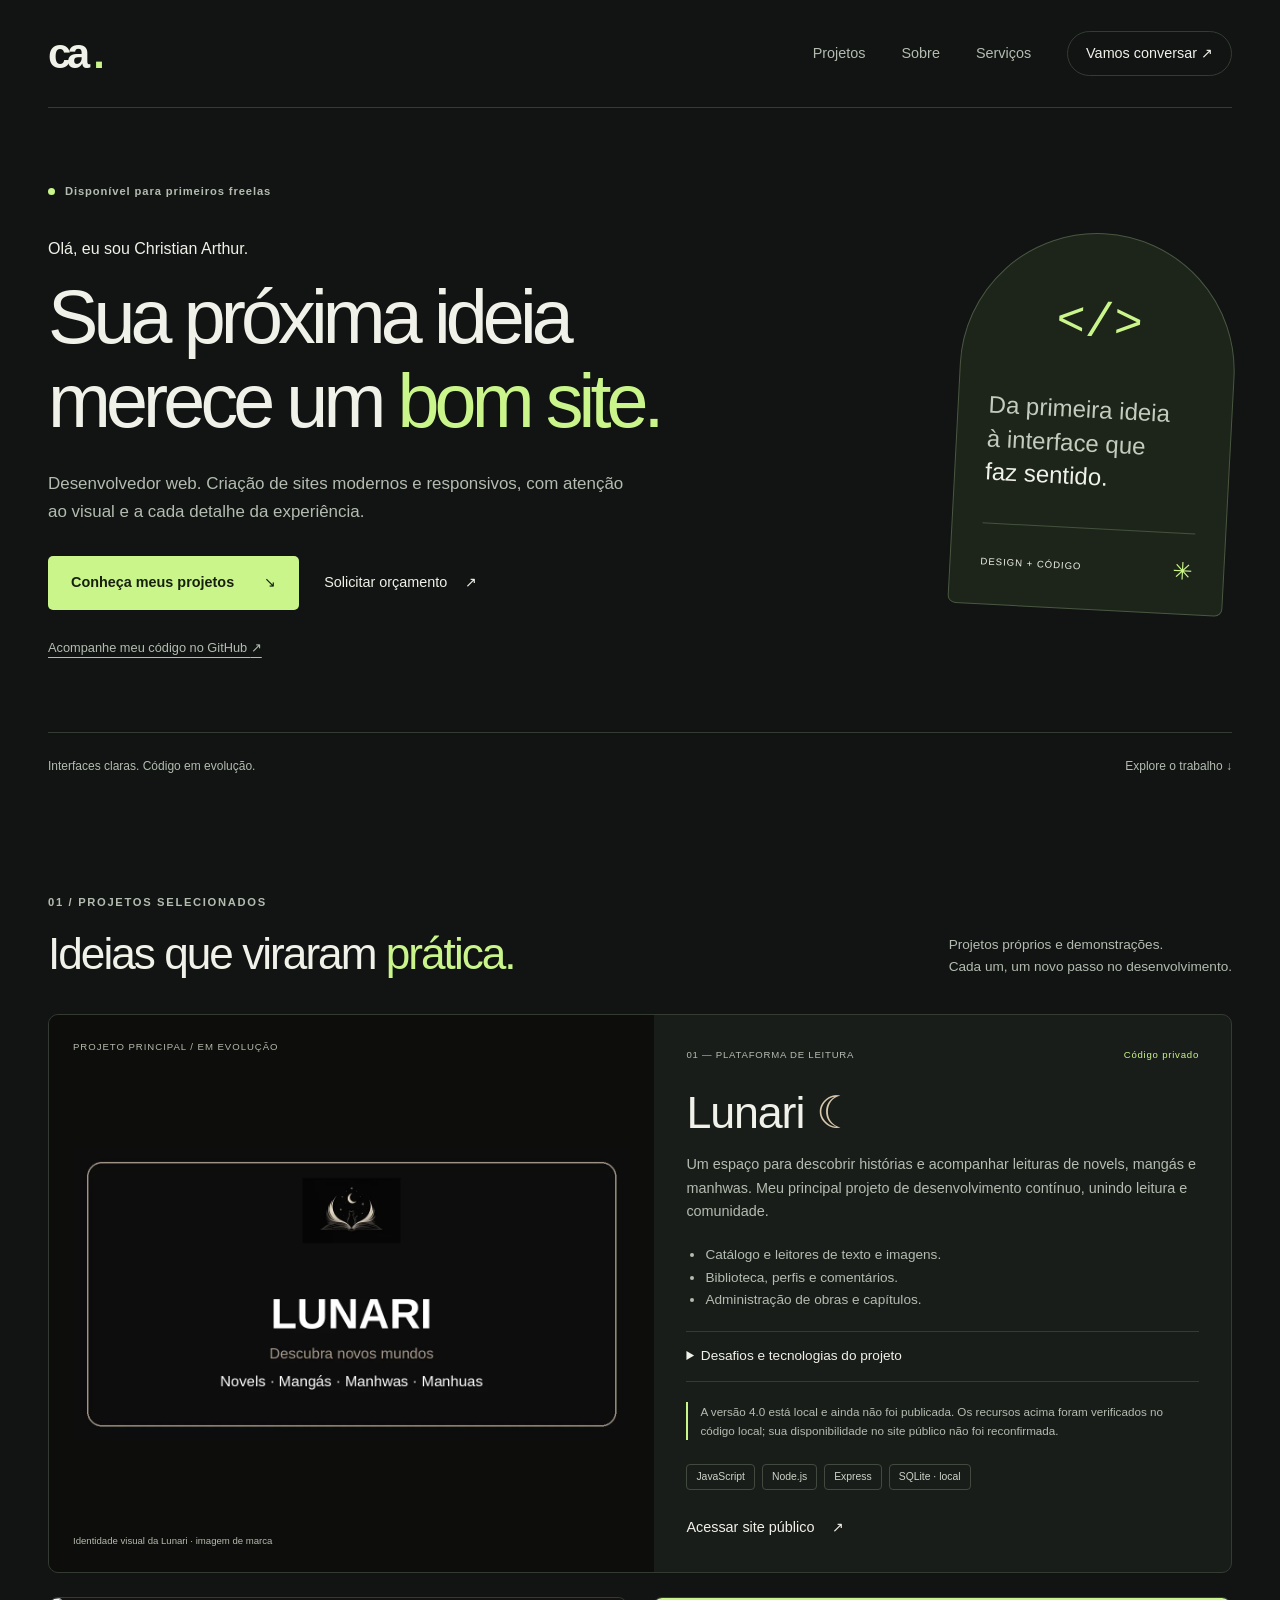
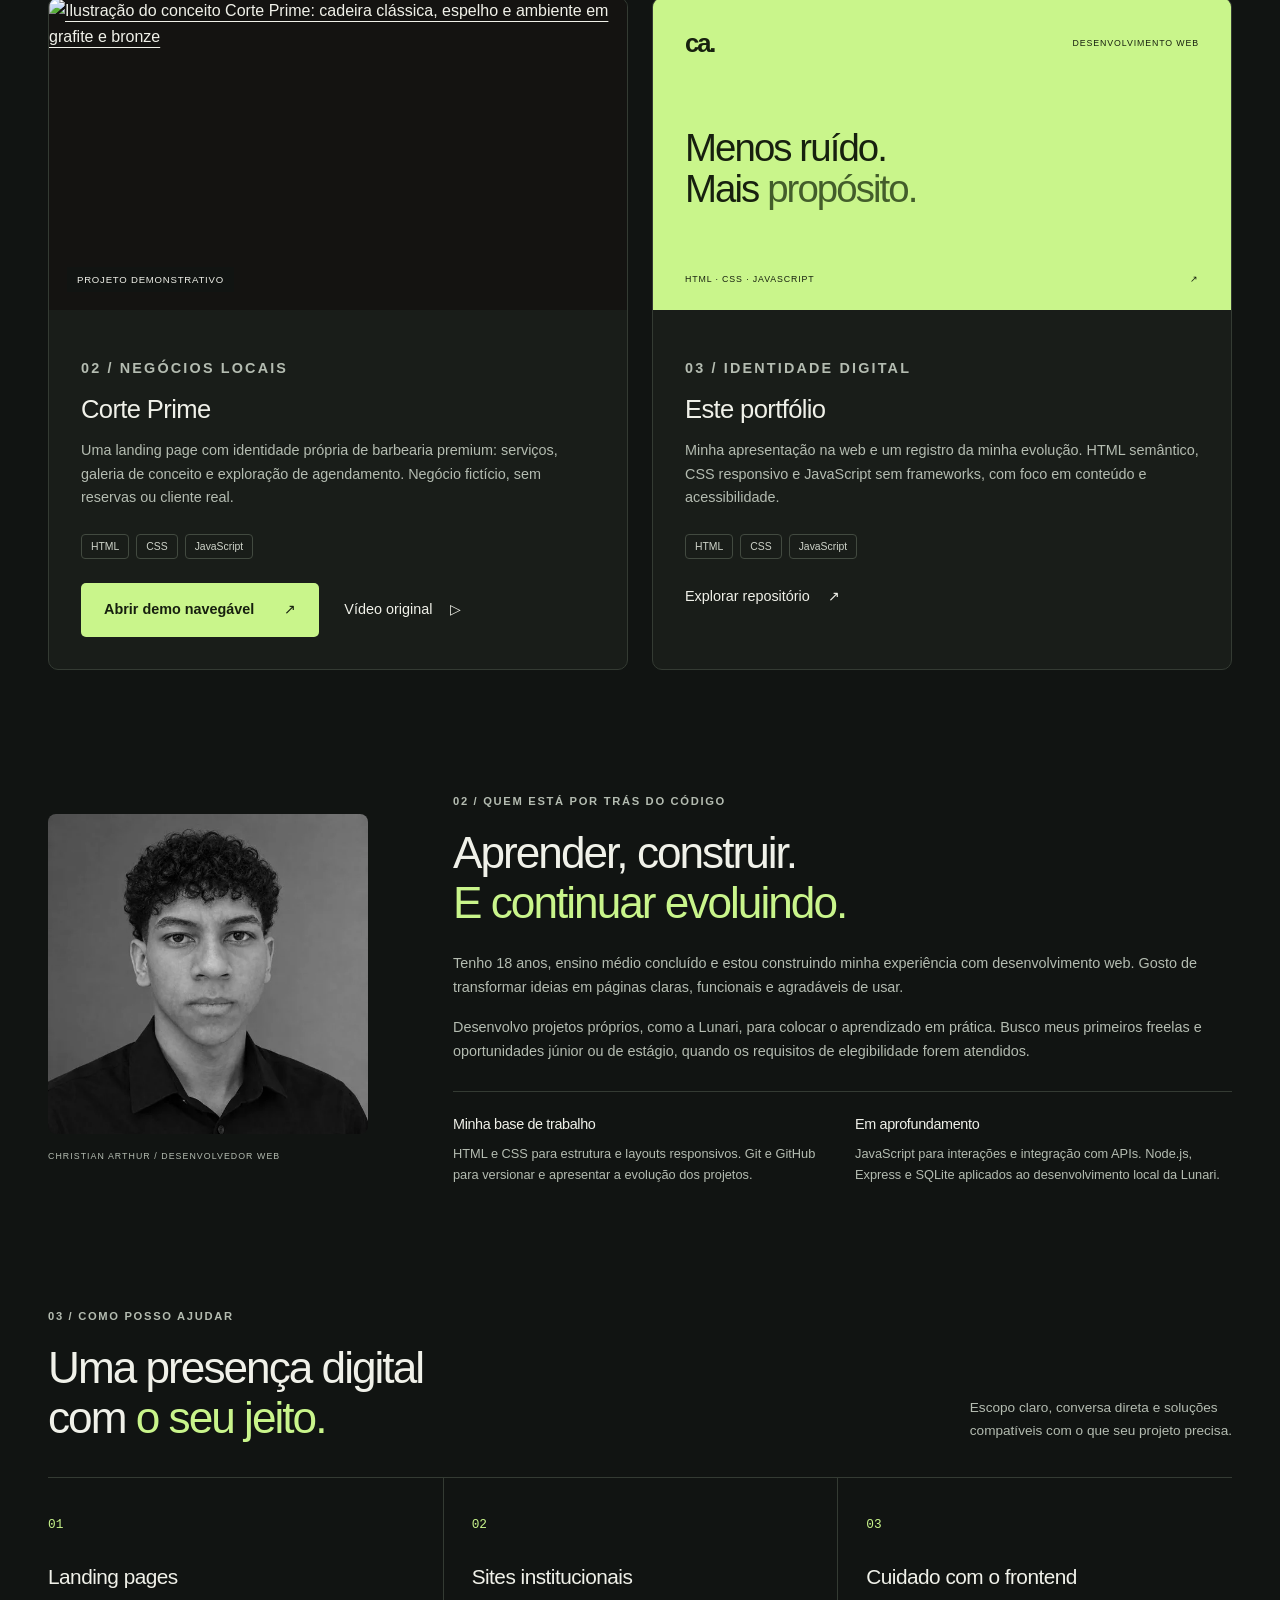
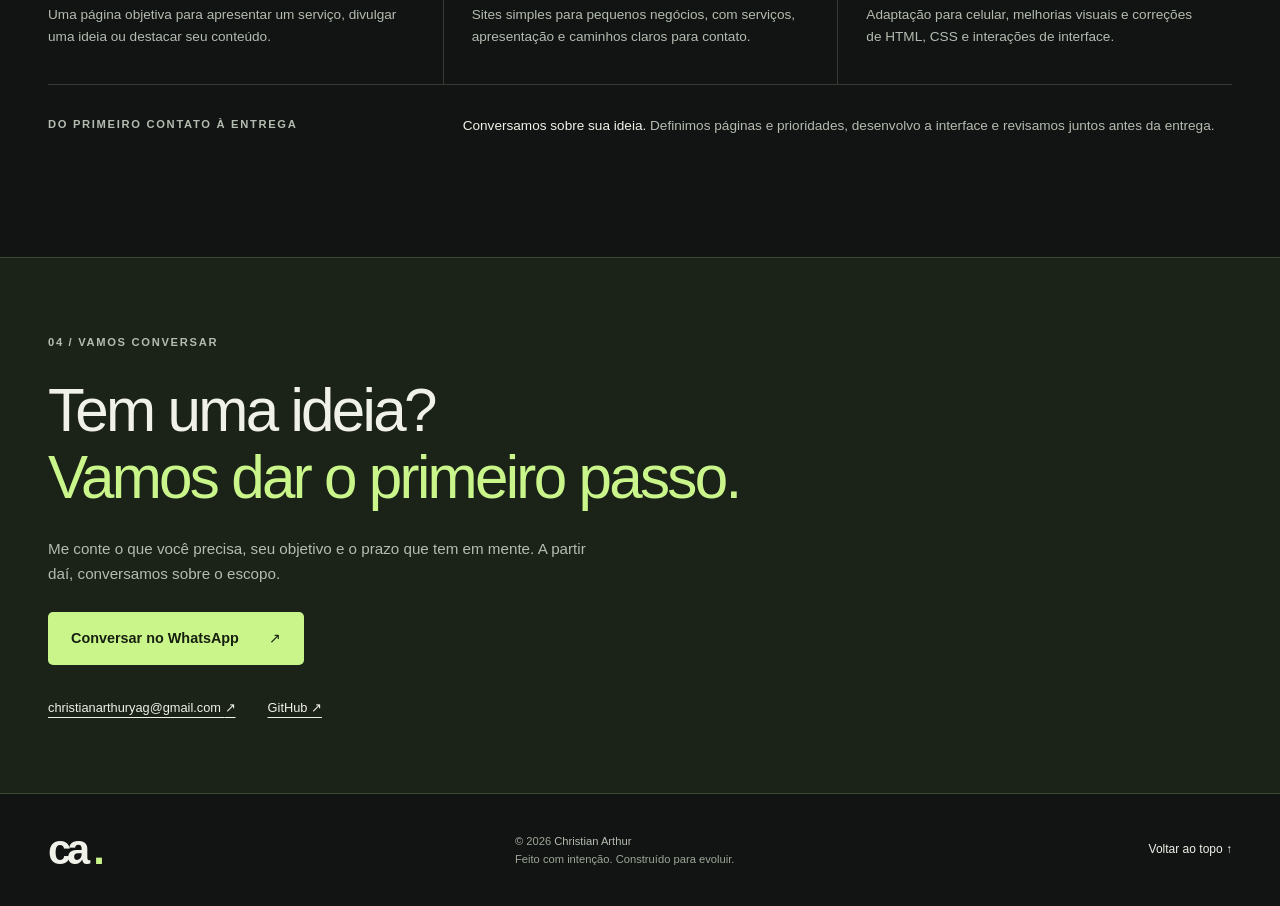
==== commit dfe76d3d: "refactor: destaca demo e simplifica avisos da Lunari" ====
--- a/index.html
+++ b/index.html
@@ -155,7 +155,7 @@
       </span>
       <img alt="Identidade visual da Lunari: um livro sob a lua e a frase Descubra novos mundos" height="630" loading="lazy" src="assets/images/lunari.webp" width="1200"/>
       <span class="visual-caption">
-       Visual de apresentação da marca · não é uma captura da versão pública
+       Identidade visual da Lunari · imagem de marca
       </span>
      </div>
      <div class="project-content">
@@ -187,9 +187,6 @@
         Administração de obras e capítulos.
        </li>
       </ul>
-      <p class="small">
-       Recursos verificados no código local. A disponibilidade atual no site público não foi reconfirmada.
-      </p>
       <details>
        <summary>
         Desafios e tecnologias do projeto
@@ -202,7 +199,7 @@
        </p>
       </details>
       <p class="version-note">
-       O site público e o desenvolvimento local têm versões diferentes. A versão 4.0 segue local, ainda não publicada.
+       A versão 4.0 está local e ainda não foi publicada. Os recursos acima foram verificados no código local; sua disponibilidade no site público não foi reconfirmada.
       </p>
       <div aria-label="Tecnologias" class="tags">
        <span>
@@ -229,7 +226,7 @@
     <div class="project-grid">
      <article class="project secondary">
       <a aria-label="Explorar a demonstração Corte Prime" class="project-image" href="demos/corte-prime/">
-       <img alt="Apresentação visual original do projeto Corte Prime" height="563" loading="lazy" src="assets/images/corte-prime.webp" width="1000"/>
+       <img alt="Ilustração do conceito Corte Prime: cadeira clássica, espelho e ambiente em grafite e bronze" height="960" loading="lazy" src="demos/corte-prime/assets/studio.svg" width="800"/>
        <span class="image-label">
         PROJETO DEMONSTRATIVO
        </span>
@@ -242,7 +239,7 @@
         Corte Prime
        </h3>
        <p>
-        Uma proposta de landing page para barbearias: serviços em destaque, informações organizadas e navegação simples no celular. Negócio fictício, sem cliente real.
+        Uma landing page com identidade própria de barbearia premium: serviços, galeria de conceito e exploração de agendamento. Negócio fictício, sem reservas ou cliente real.
        </p>
        <div class="tags">
         <span>
@@ -256,8 +253,8 @@
         </span>
        </div>
        <div class="actions">
-        <a class="text-link" href="demos/corte-prime/">
-         Explorar demo
+        <a class="button primary" href="demos/corte-prime/">
+         Abrir demo navegável
          <span aria-hidden="true">
           ↗
          </span>
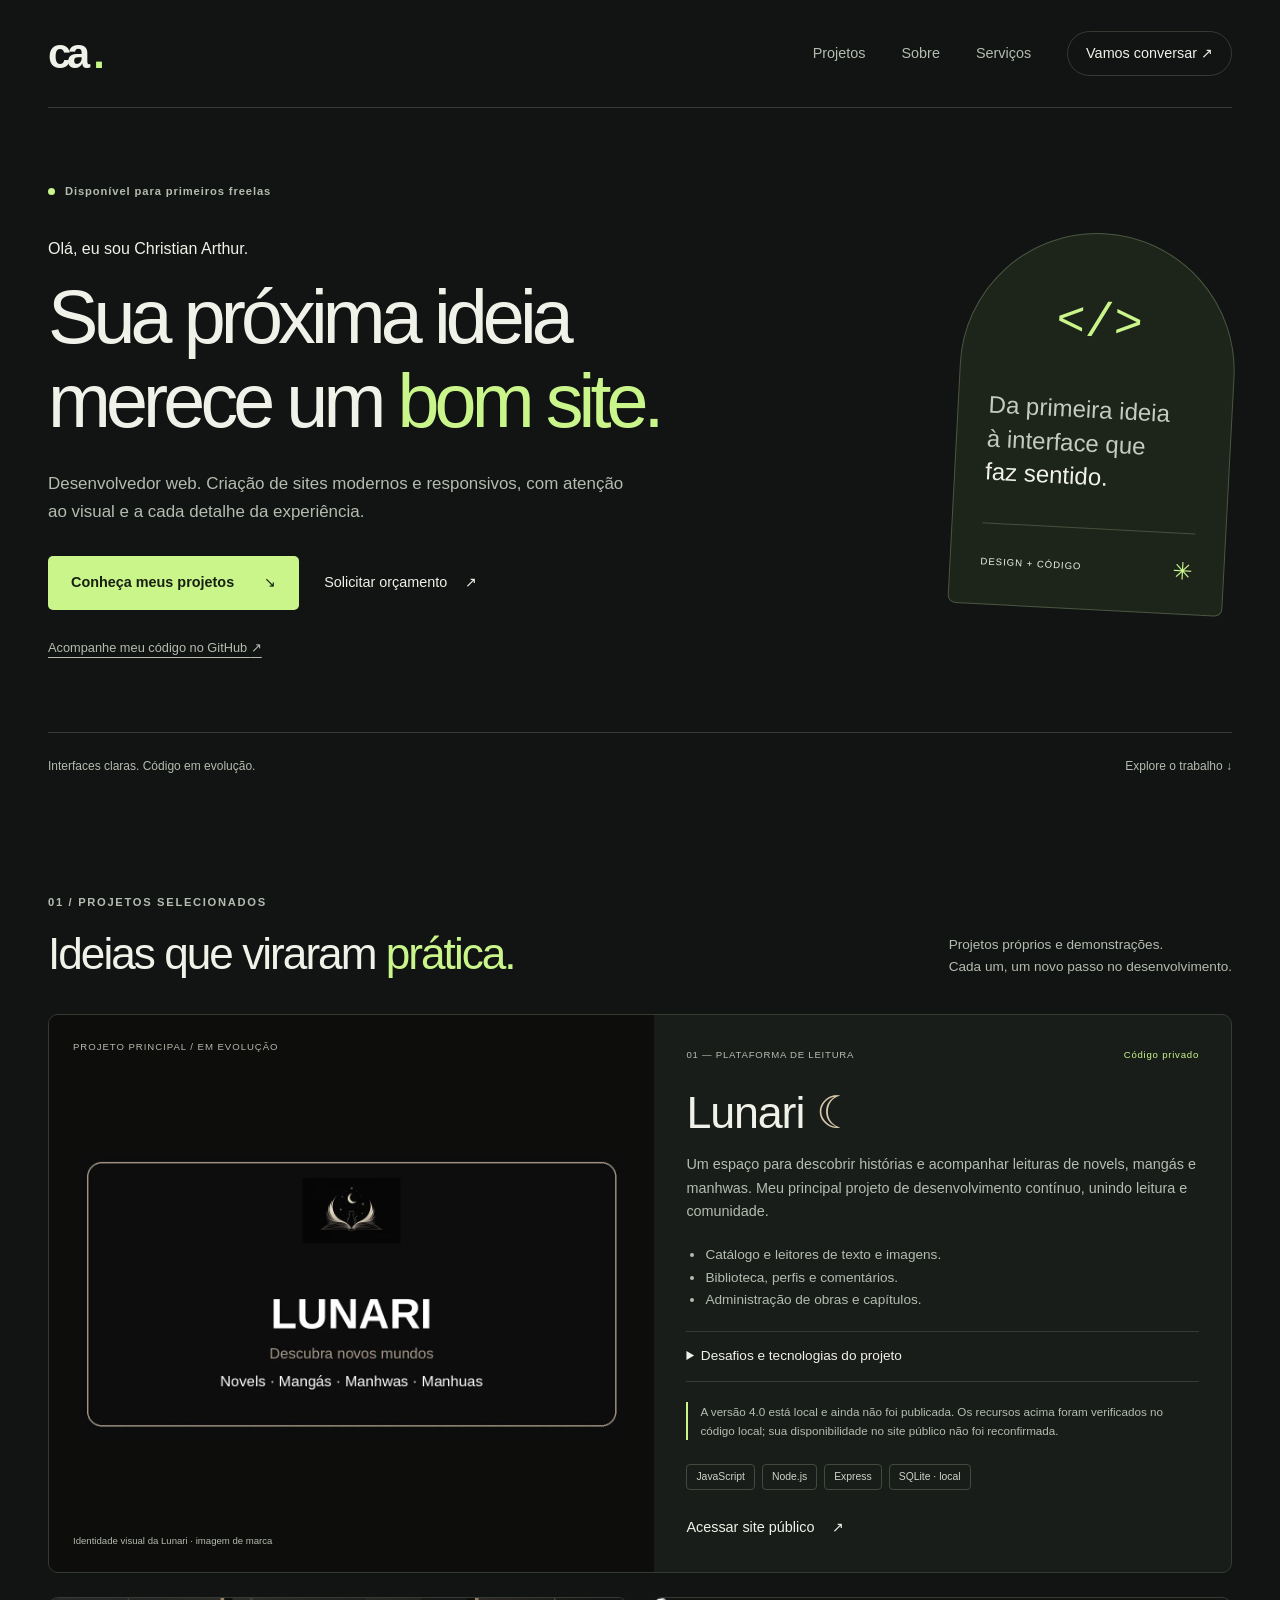
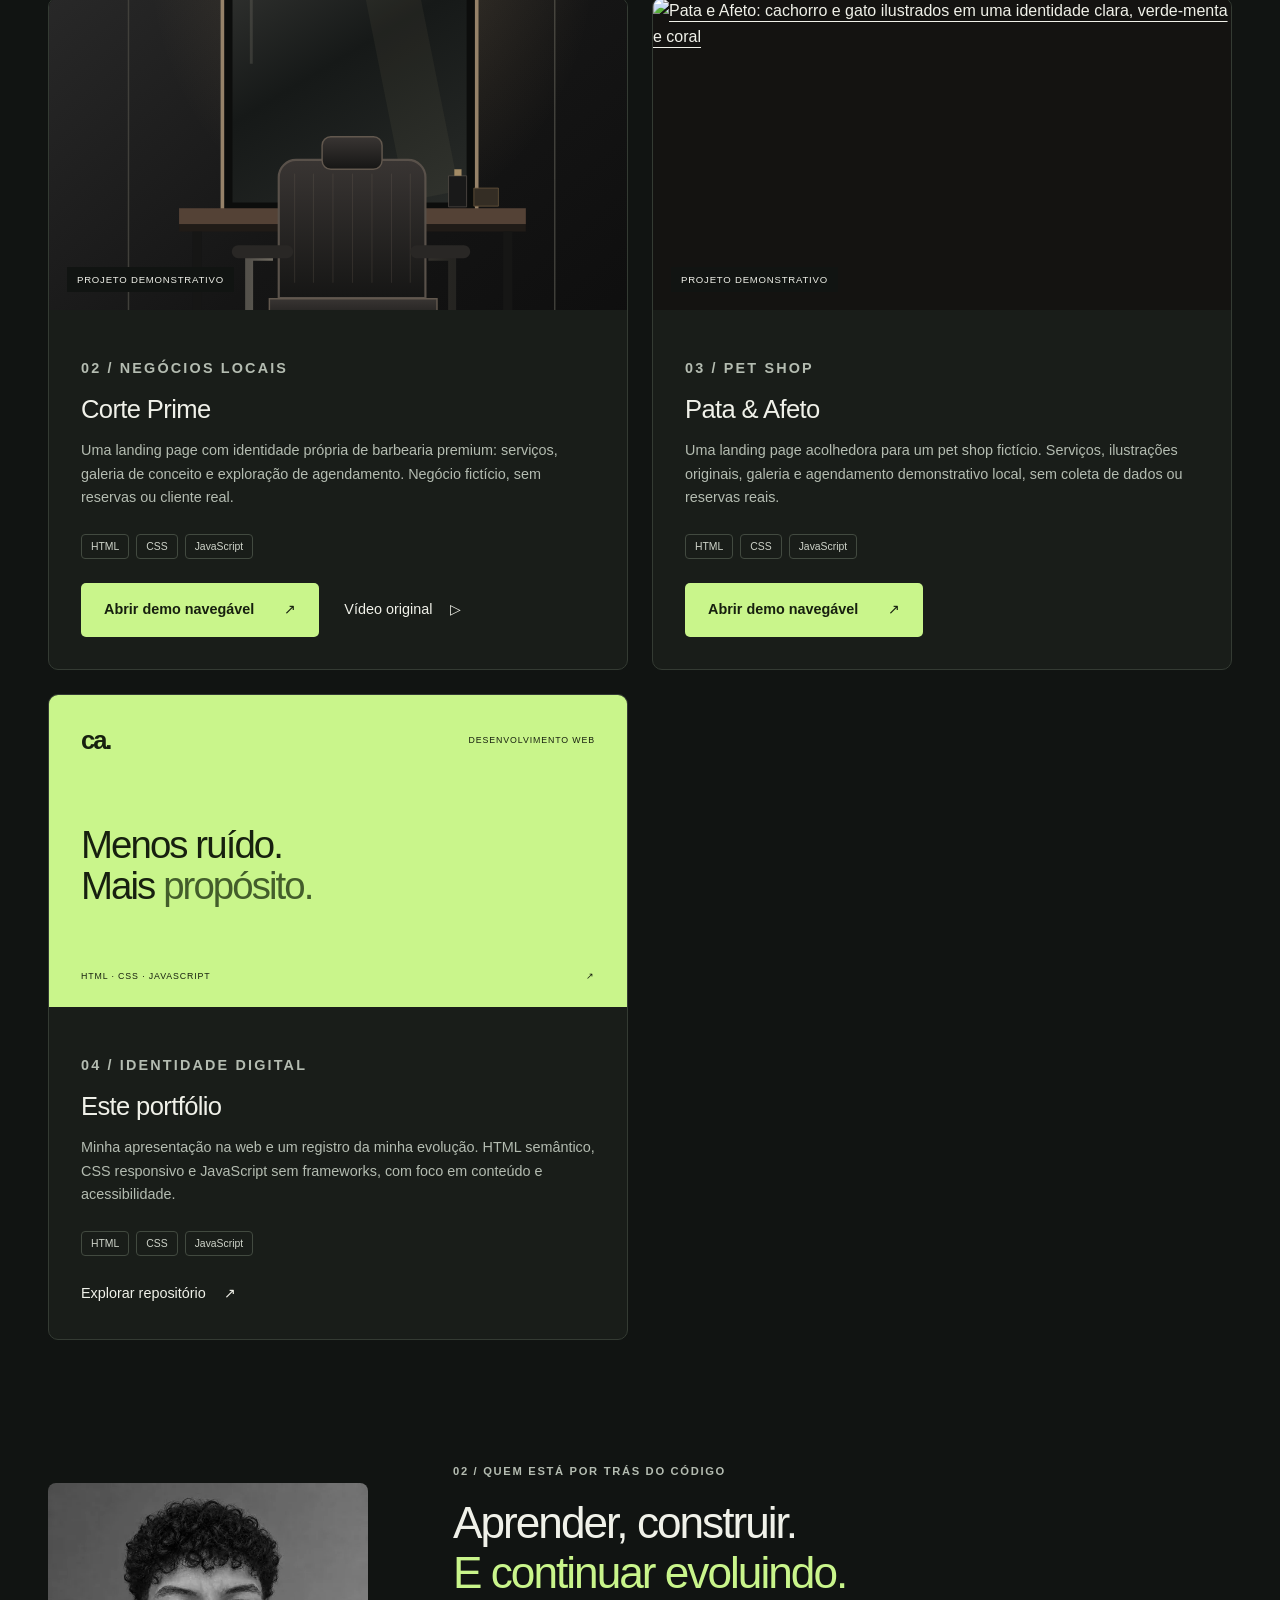
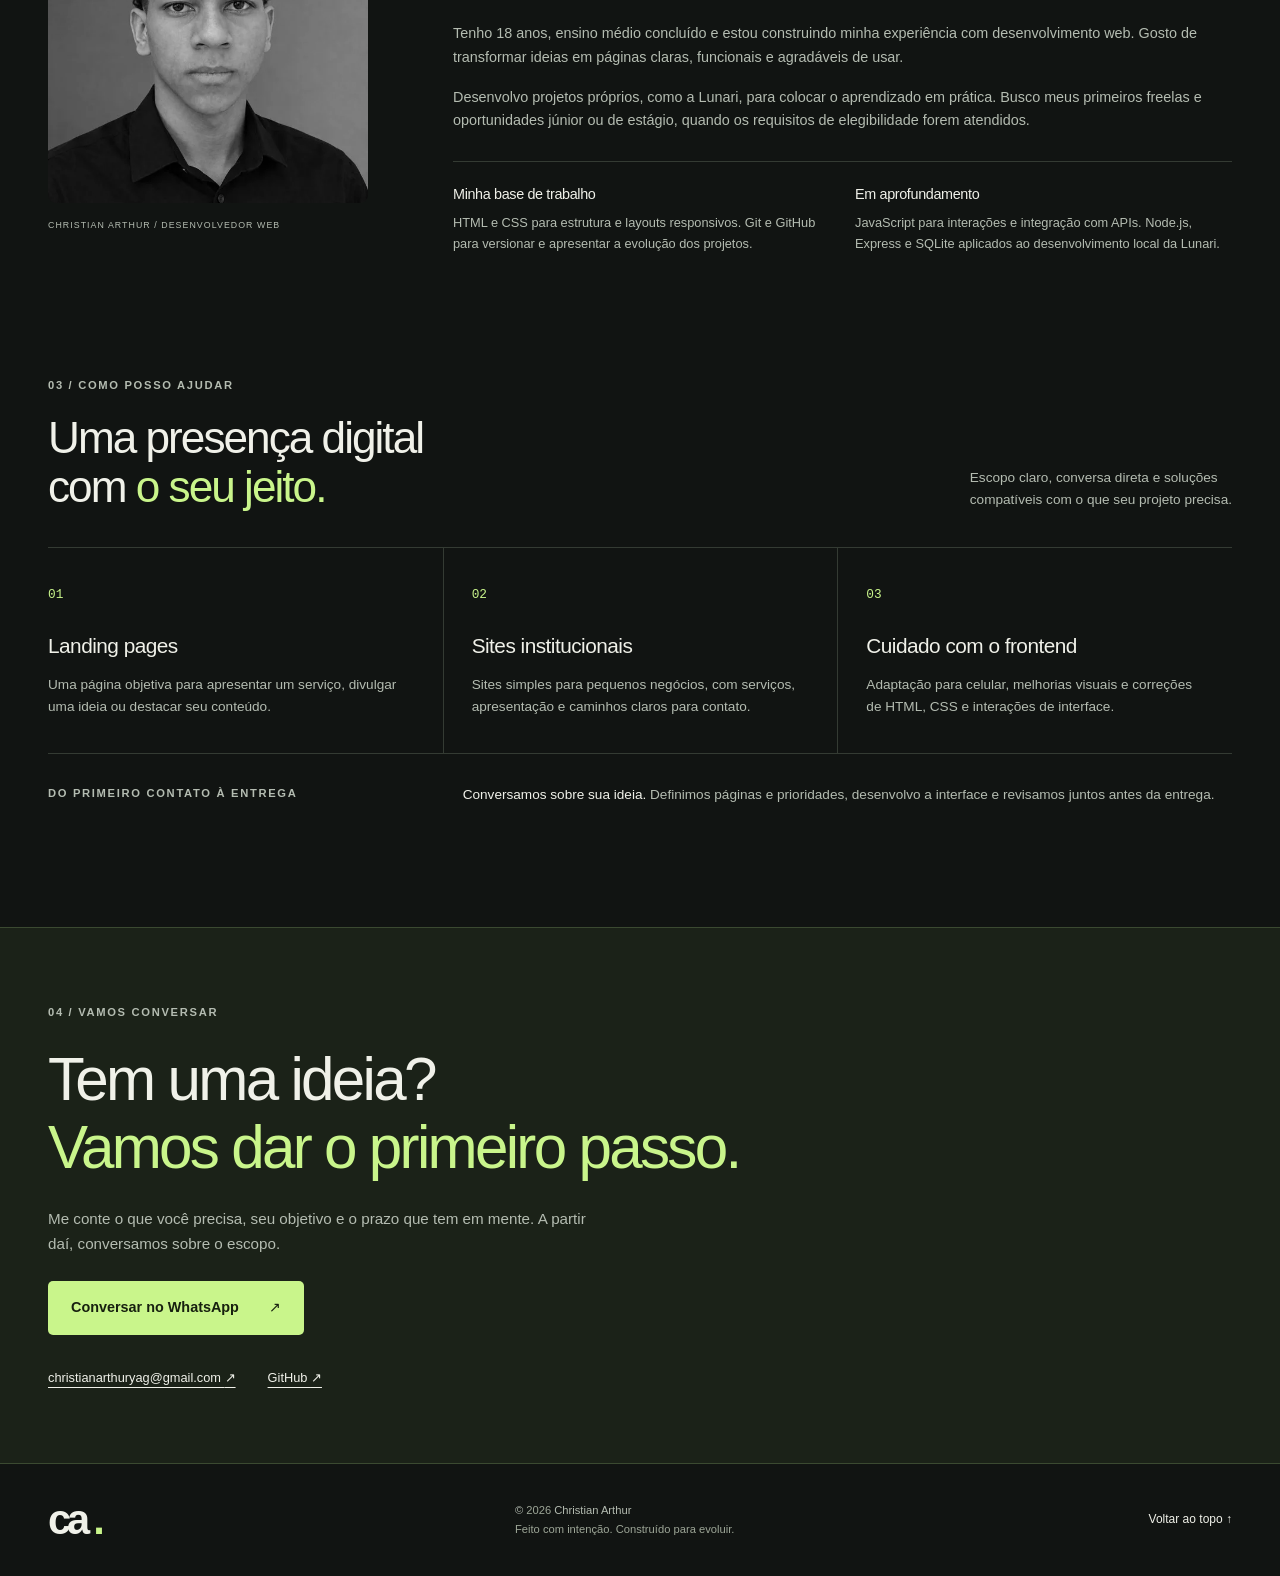
==== commit eef01962: "feat: integra pet shop ao portfolio e atualiza apresentacao GitHub" ====
--- a/index.html
+++ b/index.html
@@ -269,6 +269,19 @@
       </div>
      </article>
      <article class="project secondary">
+      <a aria-label="Explorar a demonstração Pata e Afeto" class="project-image" href="demos/pata-e-afeto/">
+       <img alt="Pata e Afeto: cachorro e gato ilustrados em uma identidade clara, verde-menta e coral" height="700" loading="lazy" src="demos/pata-e-afeto/assets/amigos.svg" width="760"/>
+       <span class="image-label">PROJETO DEMONSTRATIVO</span>
+      </a>
+      <div class="project-content">
+       <p class="eyebrow">03 / PET SHOP</p>
+       <h3>Pata &amp; Afeto</h3>
+       <p>Uma landing page acolhedora para um pet shop fictício. Serviços, ilustrações originais, galeria e agendamento demonstrativo local, sem coleta de dados ou reservas reais.</p>
+       <div class="tags"><span>HTML</span><span>CSS</span><span>JavaScript</span></div>
+       <a class="button primary" href="demos/pata-e-afeto/">Abrir demo navegável <span aria-hidden="true">↗</span></a>
+      </div>
+     </article>
+     <article class="project secondary">
       <div aria-hidden="true" class="portfolio-art">
        <div class="mini-header">
         ca.
@@ -293,7 +306,7 @@
       </div>
       <div class="project-content">
        <p class="eyebrow">
-        03 / IDENTIDADE DIGITAL
+        04 / IDENTIDADE DIGITAL
        </p>
        <h3>
         Este portfólio
